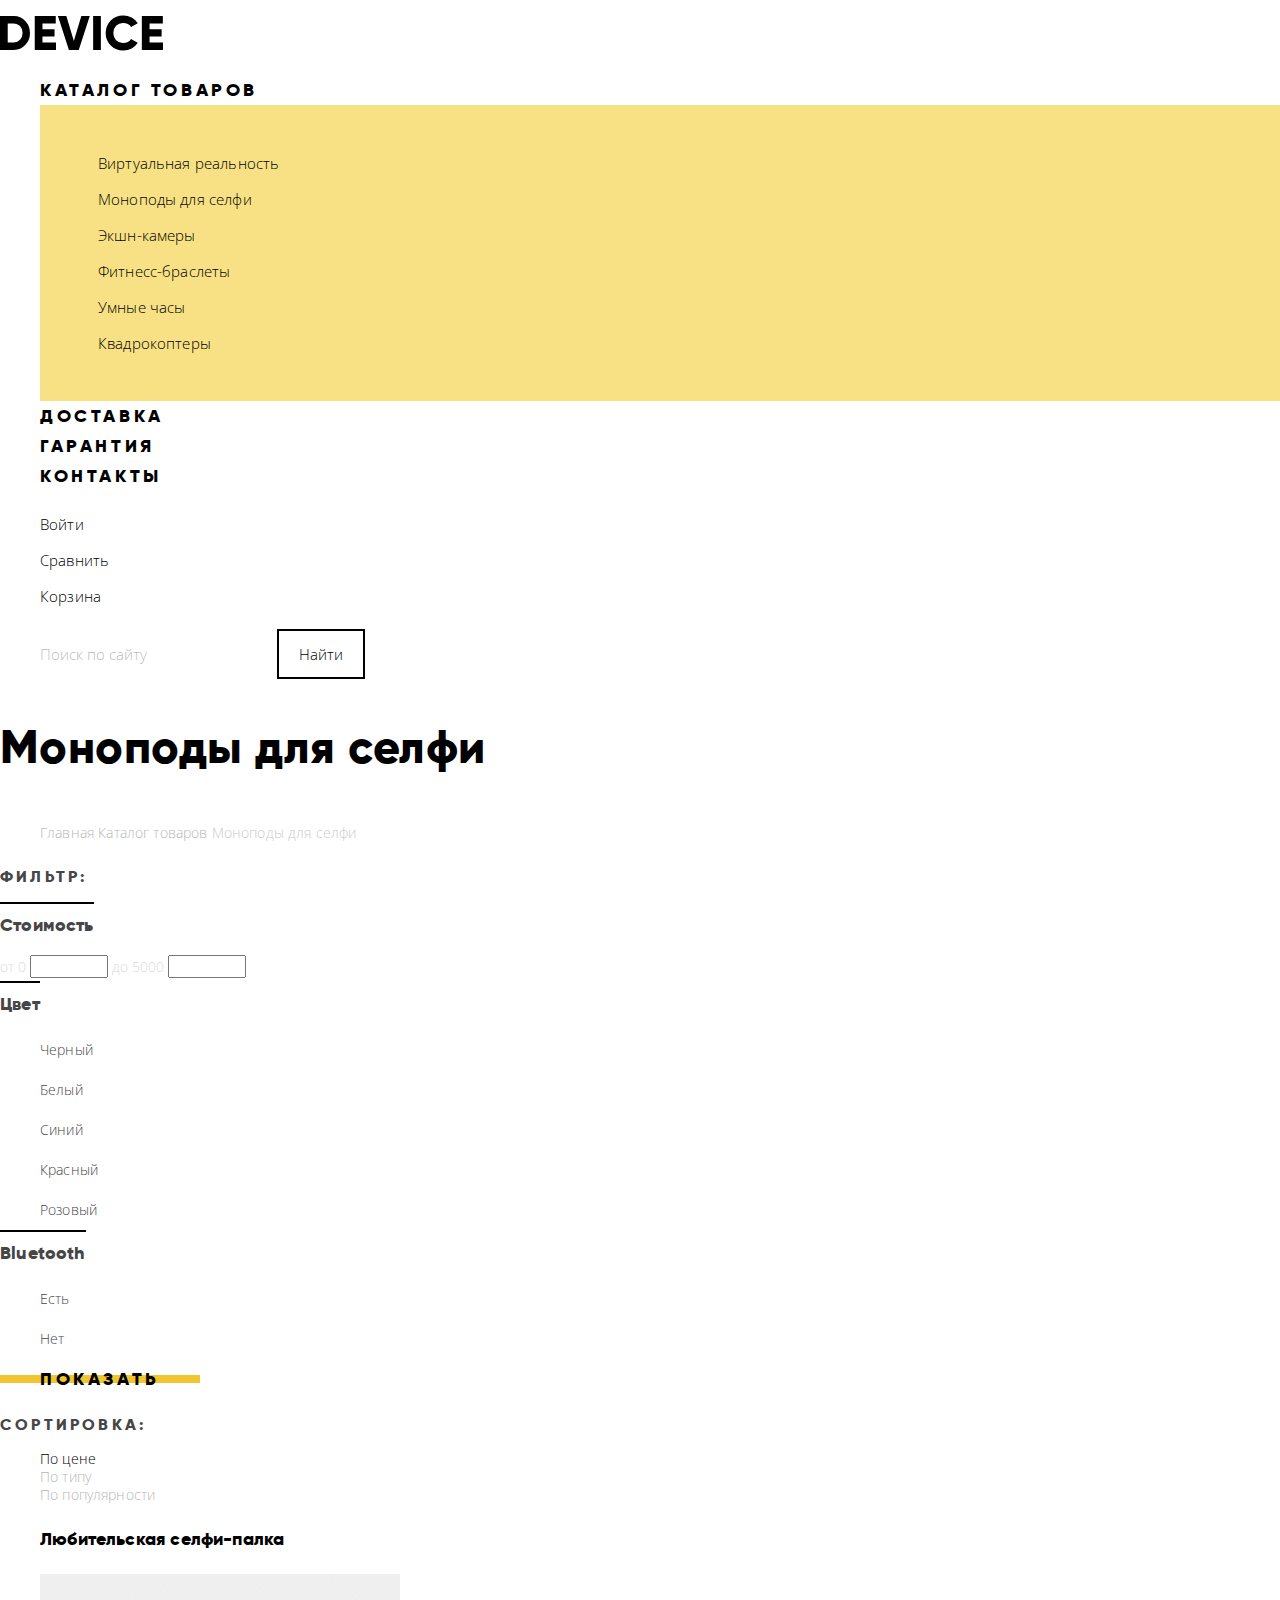
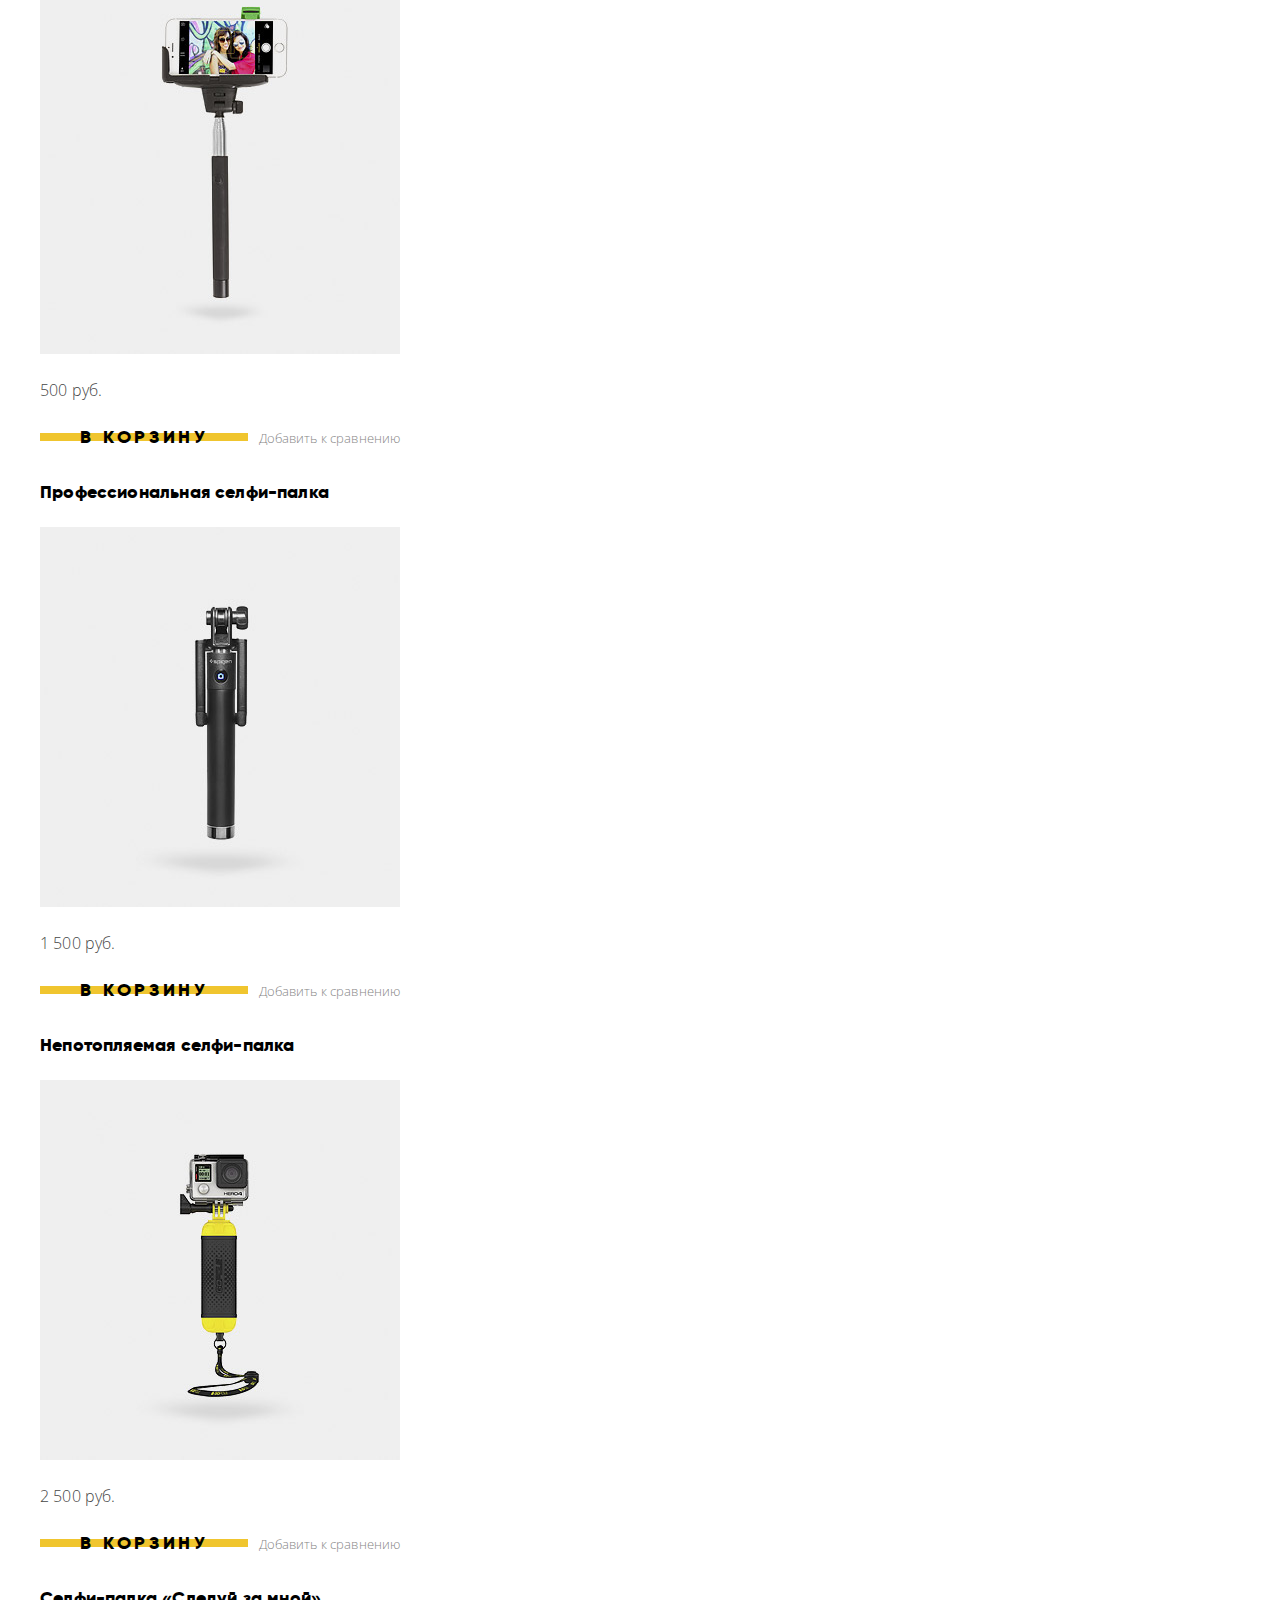
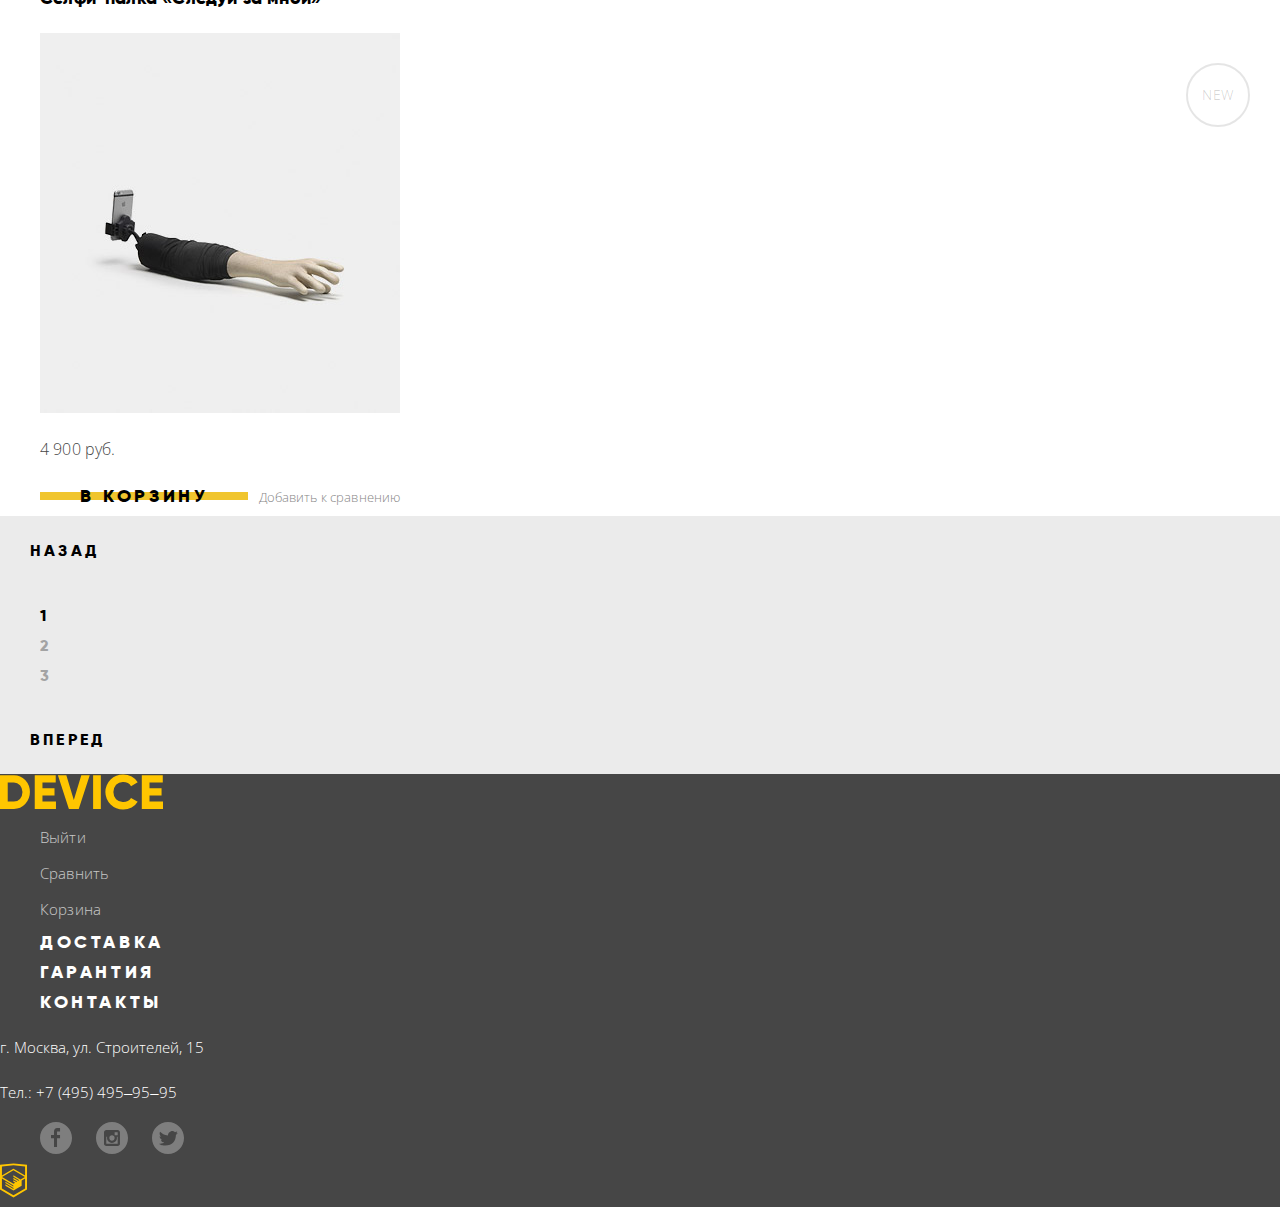
==== inner.html @ f7e8457d "#35 Базовая стилизация личного проекта (Правки)" ====
<!DOCTYPE html>
<html>
<head>
  <meta charset="utf-8">
  <title>Девайс — Моноподы для селфи</title>
  <link rel="stylesheet" href="css/normalize.css">
  <link rel="stylesheet" href="css/style.css">
  <link href="https://fonts.googleapis.com/css?family=Open+Sans:300,400&amp;subset=cyrillic" rel="stylesheet">
</head>
<body>
  <header class="main-header">
    <h1 class="visually-hidden">Девайс</h1>
    <p class="header-logo">
      <a href="index.html" title="Перейти на&nbsp;главную страницу Девайс"><img src="img/logo-device.svg" alt="Логотип Девайс" width="163" height="36"></a>
    </p>
    <nav class="main-navigation">
      <h2 class="visually-hidden">Главное меню</h2>
      <ul>
        <li>
          <a href="catalog.html">Каталог товаров</a>
          <ul class="main-navigation-catalog">
            <li><a href="inner.html">Виртуальная реальность</a></li>
            <li><a href="inner.html">Моноподы для селфи</a></li>
            <li><a href="inner.html">Экшн-камеры</a></li>
            <li><a href="inner.html">Фитнесc-браслеты</a></li>
            <li><a href="inner.html">Умные часы</a></li>
            <li><a href="inner.html">Квадрокоптеры</a></li>
          </ul>
        </li>
        <li><a href="delivery.html">Доставка</a></li>
        <li><a href="guarantee.html">Гарантия</a></li>
        <li><a href="contacts.html">Контакты</a></li>
      </ul>
    </nav>

    <ul class="user-navigation">
      <li class="profile-link hidden" hidden>
        <a href="profile.html">Валентин Петухов</a>
      </li>
      <li class="login-link">
        <a href="login.html">Войти</a>
      </li>
      <li class="logout-link hidden" hidden>
        <a href="logout.html">Выйти</a>
      </li>
      <li class="compare-link">
        <a href="compare.html">Сравнить</a>
      </li>
      <li class="card-link">
        <a href="card.html">Корзина</a>
      </li>
    </ul>

    <form class="header-search" action="https://echo.htmlacademy.ru/" method="get">
      <label class="visually-hidden" for="site-search">Поиск по сайту</label>
      <input type="text" id="site-search" name="site-search" placeholder="Поиск по сайту"><button class="btn-search" type="submit"><span>Найти</span></button>
    </form>
  </header>

  <main>
    <h2 class="page-title">Моноподы для селфи</h2>

    <ul class="breadcrumbs">
      <li>
        <a href="index.html">Главная</a>
      </li>
      <li>
        <a href="catalog.html">Каталог товаров</a>
      </li>
      <li class="breadcrumbs-current">Моноподы для селфи</li>
    </ul>

    <section class="filters">
      <h3>Фильтр:</h3>

      <form method="get" action="https://echo.htmlacademy.ru">
        <fieldset class="filters-price">
          <legend>Стоимость</legend>
          <label for="filters-prices-from">от&nbsp;0</label>
          <input type="number" min="0" max="5000" id="filters-prices-from">
          <label for="filters-prices-to">до&nbsp;5000</label>
          <input type="number" min="0" max="5000" id="filters-prices-to">
        </fieldset>

        <fieldset>
          <legend>Цвет</legend>
          <ul class="filters-color">
            <li>
              <input class="visually-hidden" type="checkbox" name="filters-color-black" id="filters-color-black">
              <label for="filters-color-black">Черный</label>
            </li>
            <li>
              <input class="visually-hidden" type="checkbox" name="filters-color-white" id="filters-color-white">
              <label for="filters-color-white">Белый</label>
            </li>
            <li>
              <input class="visually-hidden" type="checkbox" name="filters-color-blue" id="filters-color-blue">
              <label for="filters-color-blue">Синий</label>
            </li>
            <li>
              <input class="visually-hidden" type="checkbox" name="filters-color-red" id="filters-color-red">
              <label for="filters-color-red">Красный</label>
            </li>
            <li>
              <input class="visually-hidden" type="checkbox" name="filters-color-pink" id="filters-color-pink">
              <label for="filters-color-pink">Розовый</label>
            </li>
          </ul>
        </fieldset>

        <fieldset>
        <legend>Bluetooth</legend>
          <ul class="filters-bluetooth">
            <li>
              <input class="visually-hidden" type="radio" name="filters-bluetooth" id="filters-bluetooth-true" value="true">
              <label for="filters-bluetooth-true">Есть</label>
            </li>
            <li>
              <input class="visually-hidden" type="radio" name="filters-bluetooth" id="filters-bluetooth-false" value="false">
              <label for="filters-bluetooth-false">Нет</label>
            </li>
          </ul>
        </fieldset>

        <button class="button" type="submit">Показать</button>
      </form>
    </section>

    <section class="sorting">
      <h3>Сортировка:</h3>

      <ul class="sorting-list">
        <li class="sorting-list-current"><a href="">По&nbsp;цене</a></li>
        <li><a href="">По&nbsp;типу</a></li>
        <li><a href="">По&nbsp;популярности</a></li>
      </ul>

      <ul class="sorting-direction">
        <li><a href=""><span class="visually-hidden">По&nbsp;убыванию</span></a></li>
        <li class="sorting-direction-current"><a href=""><span class="visually-hidden">По&nbsp;возрастанию</span></a></li>
      </ul>
    </section>

    <section class="catalog-inner">
      <h3 class="visually-hidden">Список товаров</h3>

      <ul class="catalog-inner-list">
        <li>
          <a href="catalog-item.html" title="Перейти на страницу товара">
            <h4>Любительская селфи-палка</h4>
            <p class="catalog-inner-image">
              <img src="img/ljubitel'skaja-selfi-palka_catalog.jpg" alt="Любительская селфи-палка" width="360" height="380">
            </p>
          </a>
          <p class="catalog-inner-price">500&nbsp;руб.</p>
          <button class="btn-card button" type="button"><span>В корзину</span></button>
          <button class="btn-compare" type="button">Добавить к сравнению</button>
        </li>
        <li>
          <a href="catalog-item.html" title="Перейти на страницу товара">
            <h4>Профессиональная селфи-палка</h4>
            <p class="catalog-inner-image">
              <img src="img/professional'naja-selfi-palka_catalog.jpg" alt="Профессиональная селфи-палка" width="360" height="380">
            </p>
          </a>
          <p class="catalog-inner-price">1&nbsp;500&nbsp;руб.</p>
          <button class="btn-card button" type="button"><span>В корзину</span></button>
          <button class="btn-compare" type="button">Добавить к сравнению</button>
        </li>
        <li>
          <a href="catalog-item.html" title="Перейти на страницу товара">
            <h4>Непотопляемая селфи-палка</h4>
            <p class="catalog-inner-image">
              <img src="img/nepotopljaemaja-selfi-palka_catalog.jpg" alt="Непотопляемая селфи-палка" width="360" height="380">
            </p>
          </a>
          <p class="catalog-inner-price">2&nbsp;500&nbsp;руб.</p>
          <button class="btn-card button" type="button"><span>В корзину</span></button>
          <button class="btn-compare" type="button">Добавить к сравнению</button>
        </li>
        <li>
          <a href="catalog-item.html" title="Перейти на страницу товара">
            <h4>Селфи-палка &laquo;Следуй за&nbsp;мной&raquo;</h4>
            <p class="catalog-inner-image">
              <img src="img/selfi-palka-Sleduj-za-mnoj_catalog.jpg" alt="Селфи-палка «Следуй за мной»" width="360" height="380">
              <span class="catalog-item-label">New</span>
            </p>
          </a>
          <p class="catalog-inner-price">4&nbsp;900&nbsp;руб.</p>
          <button class="btn-card button" type="button"><span>В корзину</span></button>
          <button class="btn-compare" type="button">Добавить к сравнению</button>
        </li>
      </ul>

      <div class="catalog-inner-pagination">
        <a class="pagination-forwback-link" href="#"><span>Назад</span></a>
        <ul class="inner-pagination-list">
          <li class="inner-pagination-list-current"><a>1</a></li>
          <li><a href="#">2</a></li>
          <li><a href="#">3</a></li>
        </ul>
        <a class="pagination-forwback-link" href="#"><span>Вперед</span></a>
      </div>
    </section>
  </main>

  <footer class="main-footer">
    <p class="h1 footer-logo"><a href="index.html" title="Перейти на&nbsp;главную страницу Девайс"><img src="img/logo-device-yellow.svg" alt="Логотип Девайс" width="163" height="36"></a></p>

    <ul class="footer-user-navigation">
      <li class="login-link hidden" hidden>
        <a href="login.html">Войти</a>
      </li>
      <li class="logout-link">
        <a href="logout.html">Выйти</a>
      </li>
      <li class="compare-link">
        <a href="compare.html">Сравнить</a>
      </li>
      <li class="card-link">
        <a href="card.html">Корзина</a>
      </li>
    </ul>

    <ul class="footer-main-navigation">
      <li><a href="delivery.html">Доставка</a></li>
      <li><a href="guarantee.html">Гарантия</a></li>
      <li><a href="contacts.html">Контакты</a></li>
    </ul>

    <p class="footer-address">г.&nbsp;Москва, ул.&nbsp;Строителей, 15</p>
    <p class="footer-phone">Тел.:&nbsp;<a href="tel:+74954959595">+7&nbsp;(495)&nbsp;495&#x2012;95&#x2012;95</a></p>

    <ul class="footer-social-list">
      <li class="facebook-link">
        <a href="#" title="Перейти в отдельной вкладке на нашу страницу в Фейсбук" target="_blank"><span class="visually-hidden">Фейсбук</span></a>
      </li>
      <li class="instagram-link">
        <a href="#" title="Перейти в отдельной вкладке на нашу страницу в Инстаграм" target="_blank"><span class="visually-hidden">Инстаграм</span></a>
      </li>
      <li class="twitter-link">
        <a href="#" title="Перейти в отдельной вкладке на нашу страницу в Твиттер" target="_blank"><span class="visually-hidden">Твитер</span></a>
      </li>
    </ul>

    <p class="footer-copyright">
      <a href="https://htmlacademy.ru/intensive/htmlcss" title="Перейти на страницу — Интенсивный онлайн‑курс
«Базовый HTML и CSS» HTML Academy"><img src="img/logo-html.svg" alt="Логотип HTML Academy" width="27" height="35"></a>
    </p>
  </footer>
</body>
</html>
---- css/style.css ----
@font-face {
  font-family: 'Gilroy';
  src: local('Gilroy'),
       url('../fonts/gilroylight.woff2') format('woff2'),
       url('../fonts/gilroylight.woff') format('woff'),
       url('../fonts/gilroylight.ttf') format('truetype');
  font-weight: 300;
  font-style: normal;
}

@font-face {
  font-family: 'Gilroy';
  src: local('Gilroy'),
       url('../fonts/gilroyextrabold.woff2') format('woff2'),
       url('../fonts/gilroyextrabold.woff') format('woff'),
       url('../fonts/gilroyextrabold.ttf') format('truetype');
  font-weight: 700;
  font-style: normal;
}


body {
  color: #464646;
  font: 300 15px/30px 'Open Sans', 'Arial', sans-serif;
  letter-spacing: 0.01em;
}


a {
  text-decoration: none;
}


ul {
  list-style-type: circle;
}


/* Typography ------------------------------------------ */
.slider-item-title,
.services-list h3,
.main-about-us h2,
.main-contacts h2,
.page-title {
  font-weight: 700;
  font-size: 47px;
  line-height: normal;
  font-family: 'Gilroy', 'Arial', sans-serif;
  letter-spacing: 0.01em;
  color: #000000;
}

.category-products-list h3,
.catalog-inner-list h4 {
  color: #000000;
  font-size: 18px;
  font-weight: 700;
  font-family: 'Gilroy', 'Arial', sans-serif;
  letter-spacing: 0.01em;
}

.filters h3,
.sorting h3 {
  font: 700 16px 'Gilroy', 'Arial', sans-serif;
  text-transform: uppercase;
  letter-spacing: 0.2em;
}


/* Modules --------------------------------------------- */
.main-navigation ul {
  list-style: none;
}

.main-navigation a {
  font: 700 18px 'Gilroy', 'Arial', sans-serif;
  letter-spacing: 0.2em;
  text-transform: uppercase;
  color: #000000;
}

.main-navigation a:hover,
.main-navigation a:focus {
  opacity: 0.6;
}

.main-navigation a:focus {
  outline: none;
}

.main-navigation a:active {
  opacity: 0.3;
}

.main-navigation-catalog {
  margin: 0;
  padding: 40px 58px;

  background-color: #f7e184;
}

.main-navigation-catalog a {
  font: 300 15px/36px 'Open Sans', 'Arial', sans-serif;
  letter-spacing: 0.01em;
  text-transform: none;
  color: #000000;
}

.main-navigation-catalog a:hover,
.main-navigation-catalog a:focus {
  opacity: 0.6;
}

.main-navigation-catalog a:active {
  opacity: 0.3;
}


.user-navigation {
  list-style: none;
}

.user-navigation a {
  line-height: 36px;
  color: #000000;
}

.user-navigation a:hover,
.user-navigation a:focus {
  opacity: 0.6;
}

.user-navigation a:focus {
  outline: none;
}

.user-navigation a:active {
  opacity: 0.3;
}


.header-search input[type=text] {
  padding: 5px 40px;
  font: inherit;
  line-height: 36px;
  color: #000000;
  background-color: transparent;
  border-bottom: 2px solid transparent;
}

.header-search input[type=text]:hover {
  background-color: transparent;
}

.header-search input[type=text]:focus {
  box-shadow: none;
  border-color: #000000;
}

.header-search input[type=text] + .btn-search {
  display: inline-block;
  /*visibility: hidden;*/
}

.header-search input[type=text]:focus + .btn-search {
  /*visibility: visible;*/
}

.header-search input::-webkit-input-placeholder {
  color: rgba(0, 0, 0, 0.3);
}

.header-search input::-moz-placeholder {
  color: rgba(0, 0, 0, 0.3);
}

.header-search input:-moz-placeholder {
  color: rgba(0, 0, 0, 0.3);
}

.header-search input:-ms-input-placeholder {
  color: rgba(0, 0, 0, 0.3);
}

.header-search input::placeholder {
  color: rgba(0, 0, 0, 0.3);
}

.header-search input:placeholder {
  color: rgba(0, 0, 0, 0.3);
}

.header-search input:hover::-webkit-input-placeholder {
  color: rgba(0, 0, 0, 0.6);
}

.header-search input:hover::-moz-placeholder {
  color: rgba(0, 0, 0, 0.6);
}

.header-search input:hover:-moz-placeholder {
  color: rgba(0, 0, 0, 0.6);
}

.header-search input:hover:-ms-input-placeholder {
  color: rgba(0, 0, 0, 0.6);
}

.header-search input:hover::placeholder {
  color: rgba(0, 0, 0, 0.6);
}

.header-search input:hover:placeholder {
  color: rgba(0, 0, 0, 0.6);
}


.btn-search {
  padding: 5px 20px;
  font: inherit;
  line-height: 36px;
  color: #000000;
  background-color: transparent;
  border: 2px solid #000000;
  cursor: pointer;
}

.btn-search:hover,
.btn-search:focus {
  color: #ffffff;
  background-color: #000000;
}

.btn-search:focus {
  outline: none;
}

.btn-search:active span {
  opacity: 0.3;
}


.slider-item-number {
  font: 700 179.2px/179.2px 'Gilroy', 'Arial', sans-serif;
  letter-spacing: 0.01em;
  color: #ffffff;
}

.slider-item td:first-child {
  font-size: 13px;
  line-height: 20px;
  letter-spacing: 0.01em;
}

.slider-item td:nth-child(2) {
  font: 300 36px 'Gilroy', 'Arial', sans-serif;
}


.category-products-list {
  list-style: none;
  line-height: normal;
}

.products-list-image {
  position: relative;
  width: 160px;
  height: 160px;
  background-color: #f7e296;
}

.products-list-image::before {
  content: '';
  position: absolute;
  top: 0;
  left: 0;
  display: block;
  width: 100%;
  height: 100%;
  background: center no-repeat;
}

.image-virtual::before {
  background-image: url('../img/popular-1.svg');
}

.image-monopode::before {
  background-image: url('../img/popular-2.svg');
}

.image-action-camera::before {
  background-image: url('../img/popular-3.svg');
}

.image-fitness-brace::before {
  background-image: url('../img/popular-4.svg');
}

.image-smart-watch::before {
  background-image: url('../img/popular-5.svg');
}

.image-quadrupter::before {
  background-image: url('../img/popular-6.svg');
}

.category-products-list a:hover .products-list-image,
.category-products-list a:focus .products-list-image {
  background-color: #f0c52e;
}

.category-products-list a:focus {
  outline: none;
}

.category-products-list a:active h3,
.category-products-list a:active .products-list-image::before {
  opacity: 0.3;
}


.services-list-anchor {
  list-style: none;
  margin: 0;
}

.services-list-anchor a {
  position: relative;
  display: inline-block;
  padding: 5px 24px;
  font: 700 18px 'Gilroy', 'Arial', sans-serif;
  letter-spacing: 0.2em;
  text-transform: uppercase;
  text-align: center;
  color: #000000;
}

.services-list-anchor a::before {
  content: '';
  position: absolute;
  top: 50%;
  left: 0;
  right: 0;
  z-index: -1;
  display: block;
  height: 8px;
  background-color: #f0c52e;
  transform: translateY(-50%);
  transition: height 0.2s ease-in-out;
}

.services-list-anchor a:focus {
  outline: none;
}

.services-list-anchor a:hover::before,
.services-list-anchor a:focus::before {
  height: 100%;
}

.services-list-anchor a:active {
  color: #f7e184;
}

.services-list-anchor a:active::before {
  background-color: #000000;
}

.services-list {
  list-style: none;
  margin: 0;
}

.services-list-image {
  background-position: center;
  background-repeat: no-repeat;
}

.image-delivery {
  width: 136px;
  height: 164px;
  background-image: url('../img/delivery.svg');
}

.image-guarantee {
  width: 171px;
  height: 194px;
  background-image: url('../img/warranty.svg');
}

.image-credit {
  width: 156px;
  height: 186px;
  background-image: url('../img/credit.svg');
}


.brands-list {
  list-style: none;
  margin: 0;
}

.brands-list svg {
  background-position: center;
  background-repeat: no-repeat;
  background-size: 100%;
  opacity: 0.2;
  transition: all 0.4s ease-in-out;
}

.brand-dji svg {
  background-image: url('../img/brand-dji.png');
}

.brand-sp-gadgets svg {
  background-image: url('../img/brand-sp-gadgets.png');
}

.brand-go-pro svg {
  background-image: url('../img/brand-go-pro.png');
}

.brand-vive svg {
  background-image: url('../img/brand-vive.png');
}

.brands-list a:hover svg,
.brands-list a:focus svg {
  opacity: 1;
}

.brands-list a:hover svg image,
.brands-list a:focus svg image {
  opacity: 0;
}

.brands-list a:focus {
  outline: none;
}


.main-about-us h2,
.main-contacts h2 {
  position: relative;
  margin-top: 0;
  margin-bottom: 45px;
  padding-top: 40px;
}

.main-about-us h2:before,
.main-contacts h2:before {
  content: '';
  position: absolute;
  top: 0;
  left: 0;
  display: block;
  width: 80px;
  height: 7px;
  background-color: #000000;
}

.main-about-us strong {
  font: 700 16px/40px 'Gilroy', 'Arial', sans-serif;
  letter-spacing: 0;
  color: #000000;
}

.main-contacts iframe {
  border: 0;
}


.main-footer {
  color: #ffffff;
  background-color: #464646;
}

.main-footer a {
  color: #ffffff;
}


.footer-logo {
  margin: 0;
}

.footer-logo a:hover,
.footer-logo a:focus {
  opacity: 0.6;
}

.footer-logo a:focus {
  outline: none;
}

.footer-logo a:active {
  opacity: 0.3;
}


.footer-user-navigation {
  list-style: none;
  margin: 0;
}

.footer-user-navigation a {
  line-height: 36px;
  opacity: 0.7;
}

.footer-user-navigation a:hover,
.footer-user-navigation a:focus {
  opacity: 1;
}

.footer-user-navigation a:focus {
  outline: none;
}

.footer-user-navigation a:active {
  opacity: 0.3;
}


.footer-main-navigation {
  list-style: none;
  margin: 0;
}

.footer-main-navigation a {
  font: 700 18px 'Gilroy', 'Arial', sans-serif;
  letter-spacing: 0.2em;
  text-transform: uppercase;
}

.footer-main-navigation a:hover,
.footer-main-navigation a:focus {
  opacity: 0.6;
}

.footer-main-navigation a:focus {
  outline: none;
}

.footer-main-navigation a:active {
  opacity: 0.3;
}


.footer-social-list {
  margin: 0;
  list-style: none;
}

.footer-social-list li {
  display: inline-block;
}

.footer-social-list li:not(:last-child) {
  margin-right: 20px;
}

.footer-social-list a {
  display: inline-block;
  width: 32px;
  height: 32px;
  background: center no-repeat;
  opacity: 0.3;
}

.footer-social-list a:hover,
.footer-social-list a:focus {
  opacity: 0.6;
}

.footer-social-list a:focus {
  outline: none;
}

.footer-social-list a:active {
  opacity: 0.1;
}

.footer-social-list .facebook-link a {
  background-image: url('../img/fb.svg');
}

.footer-social-list .instagram-link a {
  background-image: url('../img/instagram.svg');
}

.footer-social-list .twitter-link a {
  background-image: url('../img/twitter.svg');
}


.footer-address,
.footer-phone {
  letter-spacing: 0;
}

.footer-phone a:hover,
.footer-phone a:focus {
  text-decoration: underline;
}

.footer-phone a:focus {
  outline: none;
}


.footer-copyright {
  margin: 0;
}

.footer-copyright a:hover,
.footer-copyright a:focus {
  opacity: 0.6;
}

.footer-copyright a:focus {
  outline: none;
}

.footer-copyright a:active {
  opacity: 0.3;
}


.message-modal label {
  font: 700 18px/18px 'Gilroy', 'Arial', sans-serif;
  letter-spacing: 0;
}


.map-modal iframe {
  border: 0;
}


.breadcrumbs {
  margin: 0;
  list-style: none;
  font-weight: 300;
  font-size: 14px;
  line-height: 36px;
}

.breadcrumbs li {
  display: inline-block;
}

.breadcrumbs li:last-child {
  opacity: 0.3;
}

.breadcrumbs a {
  color: #000000;
  opacity: 0.3;
}

.breadcrumbs a:hover,
.breadcrumbs a:focus {
  opacity: 0.6;
}

.breadcrumbs a:focus {
  outline: none;
}

.breadcrumbs a:active {
  opacity: 0.1;
}


.filters fieldset {
  margin: 0;
  padding: 0;
  border: 0;
}

.filters legend {
  margin-bottom: 15px;
  padding-top: 10px;
  font: 700 18px 'Gilroy', 'Arial', sans-serif;
  letter-spacing: 0.01em;
  border-top: 2px solid #000000;
}

.filters label {
  font-size: 14px;
  line-height: 40px;
}

.filters .filters-price label {
  line-height: 22px;
  letter-spacing: 0;
  opacity: 0.2;
}

.filters-color {
  margin: 0;
  list-style: none;
}

.filters-bluetooth {
  margin: 0;
  list-style: none;
}


.sorting-list {
  margin: 0;
  list-style: none;
  font-size: 14px;
  line-height: 18px;
}

.sorting-list a {
  color: #000000;
  opacity: 0.3;
}

.sorting-list .sorting-list-current a,
.sorting-direction .sorting-direction-current a{
  opacity: 1;
}

.sorting-list a:hover,
.sorting-list a:focus {
  opacity: 0.6;
}

.sorting-list a:focus {
  outline: none;
}

.sorting-list a:active,
.sorting-direction a:active {
  opacity: 1;
}

.sorting-direction {
  margin: 0;
  list-style: none;
}

.sorting-direction a {
  opacity: 0.2;
}

.sorting-direction a:hover,
.sorting-direction a:focus {
  opacity: 0.4;
}

.sorting-direction a:focus {
  outline: none;
}


.catalog-inner-list li {
  position: relative;
}

.catalog-inner-list h4 {
  line-height: normal;
}

.catalog-inner-list {
  margin: 0;
  list-style: none;
}

.catalog-inner-price {
  font-size: 16px;
  line-height: normal;
}

.catalog-inner-image {
  position: relative;
}

.catalog-item-label {
  position: absolute;
  top: 30px;
  right: 30px;
  display: inline-flex;
  align-items: center;
  justify-content: center;
  width: 60px;
  height: 60px;
  font-size: 14px;
  line-height: normal;
  vertical-align: middle;
  text-align: center;
  text-transform: uppercase;
  letter-spacing: 0.05em;
  color: rgba(0, 0, 0, 0.2);
  border: 2px solid rgba(0, 0, 0, 0.1);
  border-radius: 50%;
}

.btn-compare {
  font: inherit;
  font-size: 13px;
  line-height: 36px;
  letter-spacing: 0.01em;
  background-color: transparent;
  border: 0;
  opacity: 0.5;
  cursor: pointer;
}

.btn-compare:hover,
.btn-compare:focus {
  opacity: 1;
}

.btn-compare:focus {
  outline: none;
}

.btn-compare:active {
  opacity: 0.2;
}


.catalog-inner-pagination {
  background-color: rgba(0, 0, 0, 0.08);
}

.catalog-inner-pagination a {
  display: inline-block;
  font: 700 16px 'Gilroy', 'Arial', sans-serif;
  text-transform: uppercase;
  letter-spacing: 0.2em;
  color: #000000;
  opacity: 0.3;
}

.catalog-inner-pagination .inner-pagination-list-current a {
  opacity: 1;
}

.catalog-inner-pagination li:not(.inner-pagination-list-current) a:hover,
.catalog-inner-pagination li:not(.inner-pagination-list-current) a:focus {
  opacity: 0.6;
}

.catalog-inner-pagination a:focus {
  outline: none;
}

.catalog-inner-pagination a:active {
  opacity: 1;
}

.inner-pagination-list {
  list-style: none;
}

.catalog-inner-pagination a.pagination-forwback-link {
  padding: 25px 30px;
  opacity: 1;
}

.catalog-inner-pagination a.pagination-forwback-link:hover,
.catalog-inner-pagination a.pagination-forwback-link:focus {
  background-color: #d9d9d9;
}

.catalog-inner-pagination a.pagination-forwback-link:active span {
  opacity: 0.3;
}


/* Elements -------------------------------------------- */
.button {
  position: relative;
  display: inline-block;
  padding: 5px 40px;
  font: inherit;
  font-weight: 700;
  font-size: 18px;
  font-family: 'Gilroy', 'Arial', sans-serif;
  letter-spacing: 0.2em;
  text-transform: uppercase;
  text-align: center;
  color: #000000;
  background-color: transparent;
  border: 0;
  cursor: pointer;
}

.button::before {
  content: '';
  position: absolute;
  top: 50%;
  left: 0;
  right: 0;
  z-index: -1;
  display: block;
  height: 8px;
  background-color: #f0c52e;
  transform: translateY(-50%);
  transition: height 0.2s ease-in-out;
}

.button:hover::before,
.button:focus::before {
  height: 100%;
}

.button:focus {
  outline: none;
}

.button:active span {
  opacity: 0.3;
}


.header-logo a:hover,
.header-logo a:focus {
  opacity: 0.6;
}

.header-logo a:focus {
  outline: none;
}

.header-logo a:active {
  opacity: 0.3;
}


.modal-close {
  width: 55px;
  height: 55px;
  background: url('../img/modal-close.svg') center no-repeat;
  border: 0;
  opacity: 0.5;
}

.modal-close:hover,
.modal-close:focus {
  opacity: 1;
}

.modal-close:focus {
  outline: none;
}

.modal-close:active {
  opacity: 0.3;
}


input[type=text],
input[type=password],
input[type=email],
textarea {
  padding: 17px 20px;
  font: normal 14px/18px 'Open Sans', 'Arial', sans-serif;
  color: #464646;
  background-color: rgba(229, 229, 229, 0.5);
  border: 0;
}

input[type=text]:hover,
input[type=password]:hover,
input[type=email]:hover,
textarea:hover {
  background-color: rgba(229, 229, 229, 0.8);
}

input[type=text]:focus,
input[type=password]:focus,
input[type=email]:focus,
textarea:focus {
  background-color: #ffffff;
  box-shadow: inset 0 0 0 3px #f0c52e;
  outline: none;
}

input[type=text]:invalid,
input[type=password]:invalid,
input[type=email]:invalid,
textarea:invalid {
  background-color: rgba(237, 181, 181, 0.5);
}

input[type=text]::-webkit-input-placeholder,
input[type=password]::-webkit-input-placeholder,
input[type=email]::-webkit-input-placeholder,
textarea::-webkit-input-placeholder {
  color: rgba(70, 70, 70, 0.4);
}

input[type=text]::-moz-placeholder,
input[type=password]::-moz-placeholder,
input[type=email]::-moz-placeholder,
textarea::-moz-placeholder {
  color: rgba(70, 70, 70, 0.4);
}

input[type=text]:-moz-placeholder,
input[type=password]:-moz-placeholder,
input[type=email]:-moz-placeholder,
textarea:-moz-placeholder {
  color: rgba(70, 70, 70, 0.4);
}

input[type=text]:-ms-input-placeholder,
input[type=password]:-ms-input-placeholder,
input[type=email]:-ms-input-placeholder,
textarea:-ms-input-placeholder {
  color: rgba(70, 70, 70, 0.4);
}

.visually-hidden {
  position: absolute;

  width: 1px;
  height: 1px;
  margin: -1px;
  border: 0;
  padding: 0;

  white-space: nowrap;

  clip-path: inset(100%);
  clip: rect(0 0 0 0);
  overflow: hidden;
}
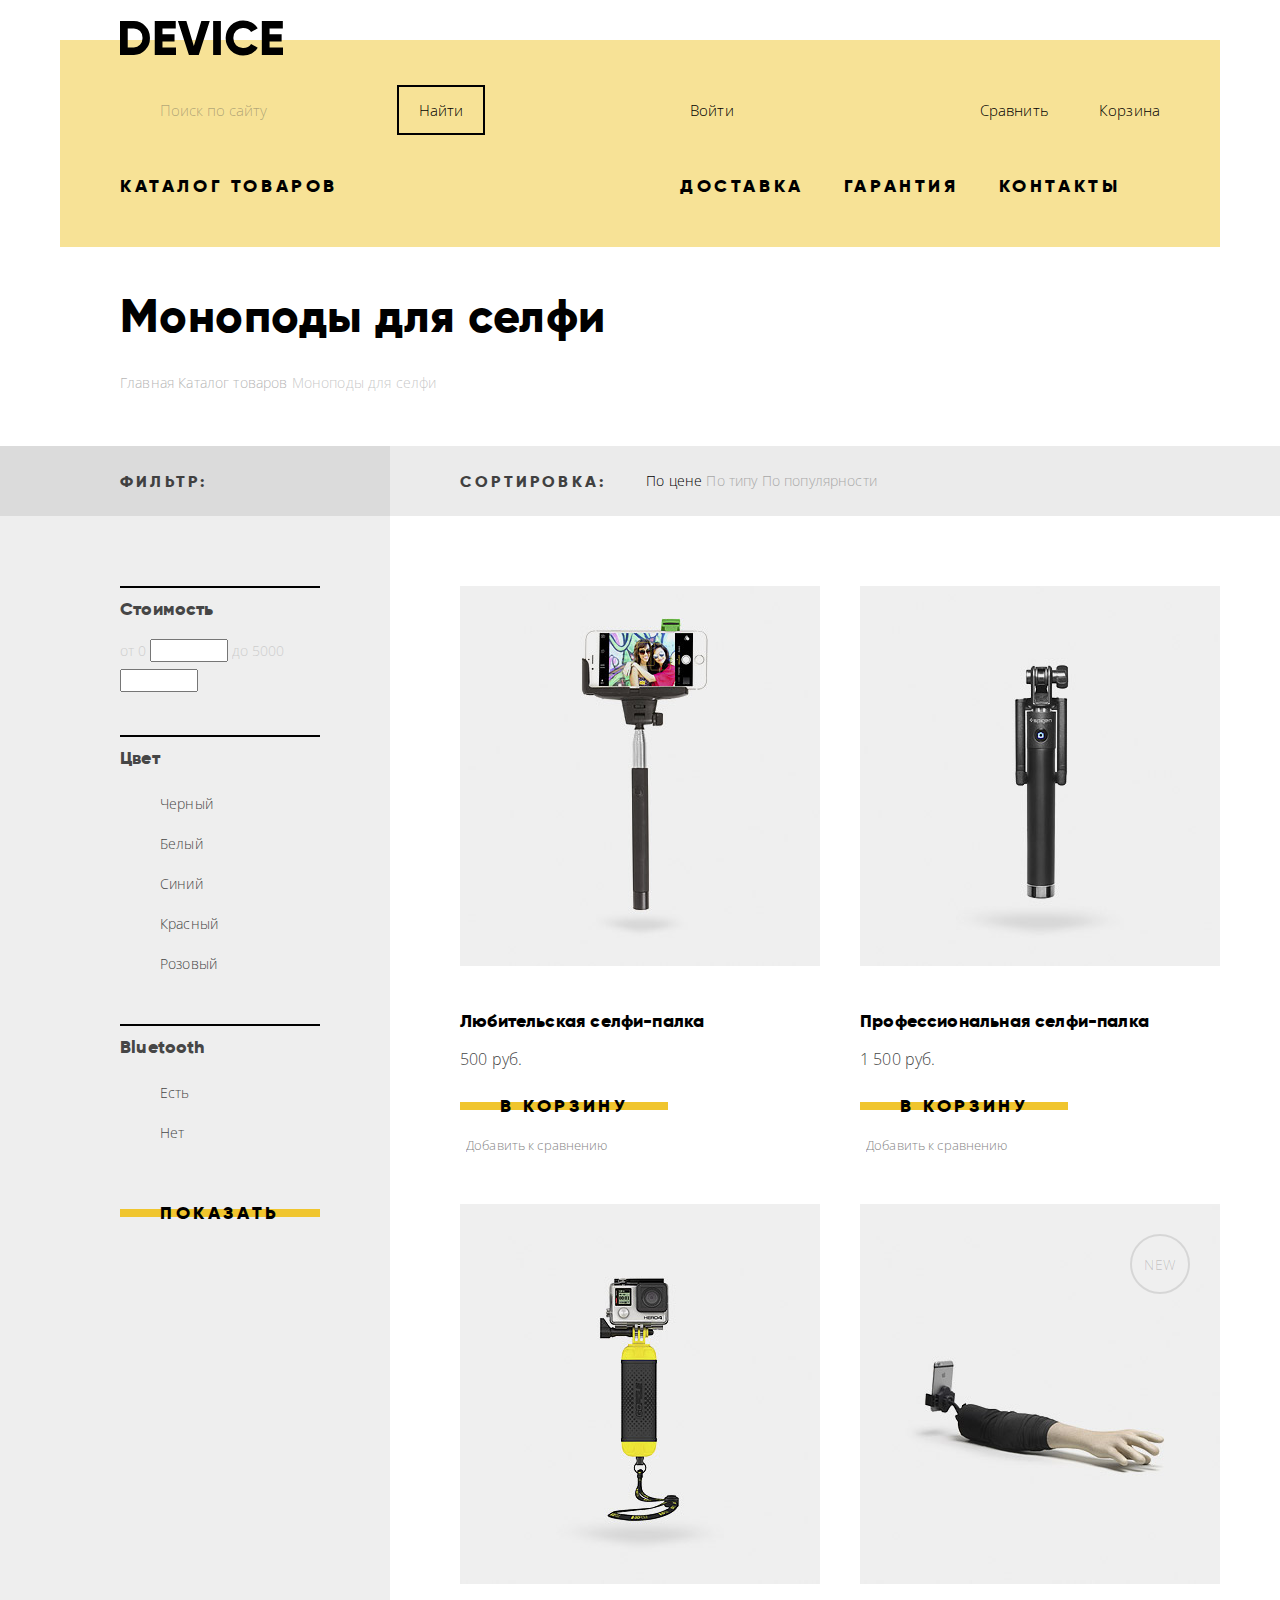
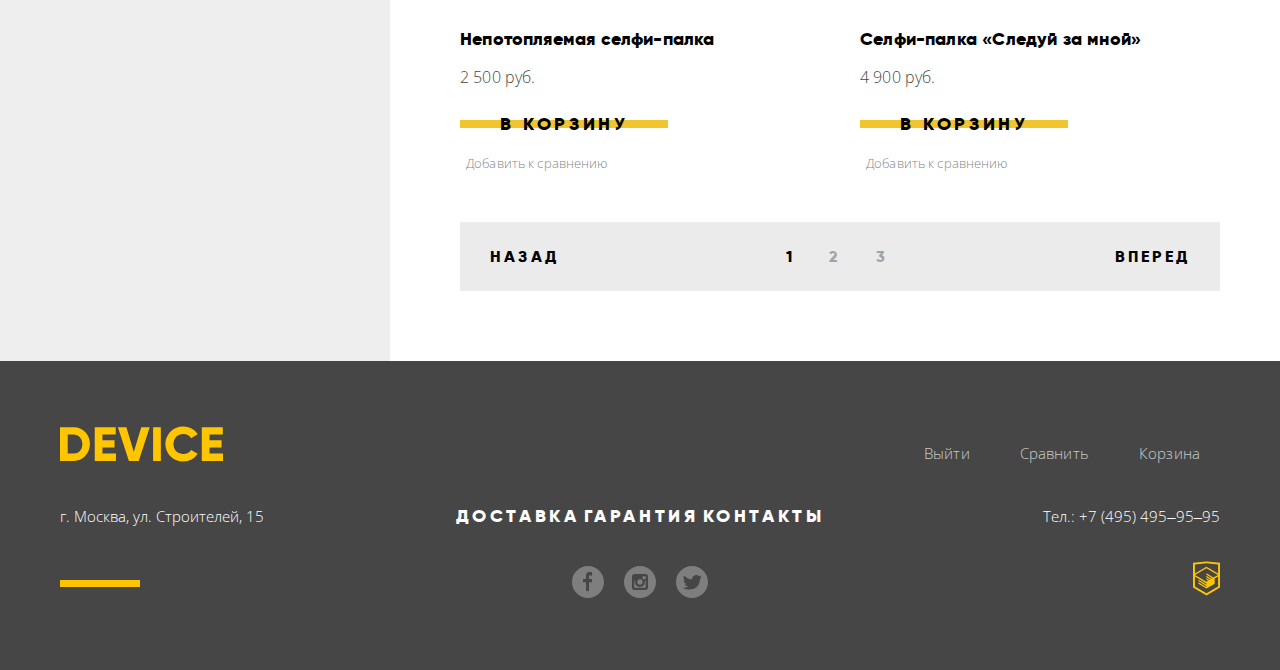
==== commit 4a431292: "#42 Сетка личного проекта на флексах" ====
--- a/inner.html
+++ b/inner.html
@@ -8,79 +8,92 @@
   <link href="https://fonts.googleapis.com/css?family=Open+Sans:300,400&amp;subset=cyrillic" rel="stylesheet">
 </head>
 <body>
-  <header class="main-header">
-    <h1 class="visually-hidden">Девайс</h1>
-    <p class="header-logo">
-      <a href="index.html" title="Перейти на&nbsp;главную страницу Девайс"><img src="img/logo-device.svg" alt="Логотип Девайс" width="163" height="36"></a>
-    </p>
-    <nav class="main-navigation">
-      <h2 class="visually-hidden">Главное меню</h2>
-      <ul>
+  <div class="container">
+    <header class="main-header inner-page-header">
+      <h1 class="visually-hidden">Девайс</h1>
+      <p class="header-logo">
+        <a href="index.html" title="Перейти на&nbsp;главную страницу Девайс"><img src="img/logo-device.svg" alt="Логотип Девайс" width="163" height="36"></a>
+      </p>
+
+      <div class="main-header-row-bottom">
+        <nav class="main-navigation">
+          <h2 class="visually-hidden">Главное меню</h2>
+          <ul>
+            <li>
+              <a class="catalog-link" href="catalog.html">Каталог товаров</a>
+              <ul class="main-navigation-catalog">
+                <li><a href="inner.html">Виртуальная реальность</a></li>
+                <li><a href="inner.html">Моноподы для селфи</a></li>
+                <li><a href="inner.html">Экшн-камеры</a></li>
+                <li><a href="inner.html">Фитнесc-браслеты</a></li>
+                <li><a href="inner.html">Умные часы</a></li>
+                <li><a href="inner.html">Квадрокоптеры</a></li>
+              </ul>
+            </li>
+            <li><a href="delivery.html">Доставка</a></li>
+            <li><a href="guarantee.html">Гарантия</a></li>
+            <li><a href="contacts.html">Контакты</a></li>
+          </ul>
+        </nav>
+      </div>
+
+      <div class="main-header-row-top">
+        <ul class="user-navigation">
+          <li class="profile-link hidden" hidden>
+            <a href="profile.html">Валентин Петухов</a>
+          </li>
+          <li class="login-link">
+            <a href="login.html">Войти</a>
+          </li>
+          <li class="logout-link hidden" hidden>
+            <a href="logout.html">Выйти</a>
+          </li>
+          <li class="compare-link">
+            <a href="compare.html">Сравнить</a>
+          </li>
+          <li class="card-link">
+            <a href="card.html">Корзина</a>
+          </li>
+        </ul>
+
+        <form class="header-search" action="https://echo.htmlacademy.ru/" method="get">
+          <label class="visually-hidden" for="site-search">Поиск по сайту</label>
+          <input type="text" id="site-search" name="site-search" placeholder="Поиск по сайту"><button class="btn-search" type="submit"><span>Найти</span></button>
+        </form>
+      </div>
+    </header>
+  </div>
+
+  <main class="inner-page">
+    <div class="container">
+      <h2 class="page-title">Моноподы для селфи</h2>
+
+      <ul class="breadcrumbs">
+        <li>
+          <a href="index.html">Главная</a>
+        </li>
         <li>
           <a href="catalog.html">Каталог товаров</a>
-          <ul class="main-navigation-catalog">
-            <li><a href="inner.html">Виртуальная реальность</a></li>
-            <li><a href="inner.html">Моноподы для селфи</a></li>
-            <li><a href="inner.html">Экшн-камеры</a></li>
-            <li><a href="inner.html">Фитнесc-браслеты</a></li>
-            <li><a href="inner.html">Умные часы</a></li>
-            <li><a href="inner.html">Квадрокоптеры</a></li>
-          </ul>
-        </li>
-        <li><a href="delivery.html">Доставка</a></li>
-        <li><a href="guarantee.html">Гарантия</a></li>
-        <li><a href="contacts.html">Контакты</a></li>
+        </li>
+        <li class="breadcrumbs-current">Моноподы для селфи</li>
       </ul>
-    </nav>
-
-    <ul class="user-navigation">
-      <li class="profile-link hidden" hidden>
-        <a href="profile.html">Валентин Петухов</a>
-      </li>
-      <li class="login-link">
-        <a href="login.html">Войти</a>
-      </li>
-      <li class="logout-link hidden" hidden>
-        <a href="logout.html">Выйти</a>
-      </li>
-      <li class="compare-link">
-        <a href="compare.html">Сравнить</a>
-      </li>
-      <li class="card-link">
-        <a href="card.html">Корзина</a>
-      </li>
-    </ul>
-
-    <form class="header-search" action="https://echo.htmlacademy.ru/" method="get">
-      <label class="visually-hidden" for="site-search">Поиск по сайту</label>
-      <input type="text" id="site-search" name="site-search" placeholder="Поиск по сайту"><button class="btn-search" type="submit"><span>Найти</span></button>
-    </form>
-  </header>
-
-  <main>
-    <h2 class="page-title">Моноподы для селфи</h2>
-
-    <ul class="breadcrumbs">
-      <li>
-        <a href="index.html">Главная</a>
-      </li>
-      <li>
-        <a href="catalog.html">Каталог товаров</a>
-      </li>
-      <li class="breadcrumbs-current">Моноподы для селфи</li>
-    </ul>
-
-    <section class="filters">
-      <h3>Фильтр:</h3>
-
-      <form method="get" action="https://echo.htmlacademy.ru">
-        <fieldset class="filters-price">
-          <legend>Стоимость</legend>
-          <label for="filters-prices-from">от&nbsp;0</label>
-          <input type="number" min="0" max="5000" id="filters-prices-from">
-          <label for="filters-prices-to">до&nbsp;5000</label>
-          <input type="number" min="0" max="5000" id="filters-prices-to">
-        </fieldset>
+    </div>
+
+    <div class="inner-wrapper">
+
+      <div class="filter-left-wrapper"></div>
+
+      <section class="filters">
+        <h3>Фильтр:</h3>
+
+        <form method="get" action="https://echo.htmlacademy.ru">
+          <fieldset class="filters-price">
+            <legend>Стоимость</legend>
+            <label for="filters-prices-from">от&nbsp;0</label>
+            <input type="number" min="0" max="5000" id="filters-prices-from">
+            <label for="filters-prices-to">до&nbsp;5000</label>
+            <input type="number" min="0" max="5000" id="filters-prices-to">
+          </fieldset>
 
         <fieldset>
           <legend>Цвет</legend>
@@ -109,7 +122,7 @@
         </fieldset>
 
         <fieldset>
-        <legend>Bluetooth</legend>
+          <legend>Bluetooth</legend>
           <ul class="filters-bluetooth">
             <li>
               <input class="visually-hidden" type="radio" name="filters-bluetooth" id="filters-bluetooth-true" value="true">
@@ -122,24 +135,27 @@
           </ul>
         </fieldset>
 
-        <button class="button" type="submit">Показать</button>
+        <button class="button" type="submit"><span>Показать</span></button>
       </form>
+
     </section>
 
-    <section class="sorting">
-      <h3>Сортировка:</h3>
-
-      <ul class="sorting-list">
-        <li class="sorting-list-current"><a href="">По&nbsp;цене</a></li>
-        <li><a href="">По&nbsp;типу</a></li>
-        <li><a href="">По&nbsp;популярности</a></li>
-      </ul>
-
-      <ul class="sorting-direction">
-        <li><a href=""><span class="visually-hidden">По&nbsp;убыванию</span></a></li>
-        <li class="sorting-direction-current"><a href=""><span class="visually-hidden">По&nbsp;возрастанию</span></a></li>
-      </ul>
-    </section>
+    <div class="catalog-inner-wrapper">
+
+      <section class="sorting">
+        <h3>Сортировка:</h3>
+
+        <ul class="sorting-list">
+          <li class="sorting-list-current"><a href="">По&nbsp;цене</a></li>
+          <li><a href="">По&nbsp;типу</a></li>
+          <li><a href="">По&nbsp;популярности</a></li>
+        </ul>
+
+        <ul class="sorting-direction">
+          <li><a href=""><span class="visually-hidden">По&nbsp;убыванию</span></a></li>
+          <li class="sorting-direction-current"><a href=""><span class="visually-hidden">По&nbsp;возрастанию</span></a></li>
+        </ul>
+      </section>
 
     <section class="catalog-inner">
       <h3 class="visually-hidden">Список товаров</h3>
@@ -202,51 +218,62 @@
         <a class="pagination-forwback-link" href="#"><span>Вперед</span></a>
       </div>
     </section>
+    </div>
+      <div class="filter-right-wrapper"></div>
+    </div>
   </main>
 
   <footer class="main-footer">
-    <p class="h1 footer-logo"><a href="index.html" title="Перейти на&nbsp;главную страницу Девайс"><img src="img/logo-device-yellow.svg" alt="Логотип Девайс" width="163" height="36"></a></p>
-
-    <ul class="footer-user-navigation">
-      <li class="login-link hidden" hidden>
-        <a href="login.html">Войти</a>
-      </li>
-      <li class="logout-link">
-        <a href="logout.html">Выйти</a>
-      </li>
-      <li class="compare-link">
-        <a href="compare.html">Сравнить</a>
-      </li>
-      <li class="card-link">
-        <a href="card.html">Корзина</a>
-      </li>
-    </ul>
-
-    <ul class="footer-main-navigation">
-      <li><a href="delivery.html">Доставка</a></li>
-      <li><a href="guarantee.html">Гарантия</a></li>
-      <li><a href="contacts.html">Контакты</a></li>
-    </ul>
-
-    <p class="footer-address">г.&nbsp;Москва, ул.&nbsp;Строителей, 15</p>
-    <p class="footer-phone">Тел.:&nbsp;<a href="tel:+74954959595">+7&nbsp;(495)&nbsp;495&#x2012;95&#x2012;95</a></p>
-
-    <ul class="footer-social-list">
-      <li class="facebook-link">
-        <a href="#" title="Перейти в отдельной вкладке на нашу страницу в Фейсбук" target="_blank"><span class="visually-hidden">Фейсбук</span></a>
-      </li>
-      <li class="instagram-link">
-        <a href="#" title="Перейти в отдельной вкладке на нашу страницу в Инстаграм" target="_blank"><span class="visually-hidden">Инстаграм</span></a>
-      </li>
-      <li class="twitter-link">
-        <a href="#" title="Перейти в отдельной вкладке на нашу страницу в Твиттер" target="_blank"><span class="visually-hidden">Твитер</span></a>
-      </li>
-    </ul>
-
-    <p class="footer-copyright">
-      <a href="https://htmlacademy.ru/intensive/htmlcss" title="Перейти на страницу — Интенсивный онлайн‑курс
+    <div class="container">
+      <div class="main-footer-top">
+        <p class="h1 footer-logo"><a href="index.html" title="Перейти на&nbsp;главную страницу Девайс"><img src="img/logo-device-yellow.svg" alt="Логотип Девайс" width="163" height="36"></a></p>
+
+        <ul class="footer-user-navigation">
+          <li class="login-link hidden" hidden>
+            <a href="login.html">Войти</a>
+          </li>
+          <li class="logout-link">
+            <a href="logout.html">Выйти</a>
+          </li>
+          <li class="compare-link">
+            <a href="compare.html">Сравнить</a>
+          </li>
+          <li class="card-link">
+            <a href="card.html">Корзина</a>
+          </li>
+        </ul>
+      </div>
+
+      <div class="main-footer-middle">
+        <ul class="footer-main-navigation">
+          <li><a href="delivery.html">Доставка</a></li>
+          <li><a href="guarantee.html">Гарантия</a></li>
+          <li><a href="contacts.html">Контакты</a></li>
+        </ul>
+
+        <p class="footer-address">г.&nbsp;Москва, ул.&nbsp;Строителей, 15</p>
+        <p class="footer-phone">Тел.:&nbsp;<a href="tel:+74954959595">+7&nbsp;(495)&nbsp;495&#x2012;95&#x2012;95</a></p>
+      </div>
+
+      <div class="main-footer-bottom">
+        <ul class="footer-social-list">
+          <li class="facebook-link">
+            <a href="#" title="Перейти в отдельной вкладке на нашу страницу в Фейсбук" target="_blank"><span class="visually-hidden">Фейсбук</span></a>
+          </li
+          ><li class="instagram-link">
+            <a href="#" title="Перейти в отдельной вкладке на нашу страницу в Инстаграм" target="_blank"><span class="visually-hidden">Инстаграм</span></a>
+          </li
+          ><li class="twitter-link">
+            <a href="#" title="Перейти в отдельной вкладке на нашу страницу в Твиттер" target="_blank"><span class="visually-hidden">Твитер</span></a>
+          </li>
+        </ul>
+
+        <p class="footer-copyright">
+          <a href="https://htmlacademy.ru/intensive/htmlcss" title="Перейти на страницу — Интенсивный онлайн‑курс
 «Базовый HTML и CSS» HTML Academy"><img src="img/logo-html.svg" alt="Логотип HTML Academy" width="27" height="35"></a>
-    </p>
+        </p>
+      </div>
+    </div>
   </footer>
 </body>
 </html>
--- a/css/style.css
+++ b/css/style.css
@@ -68,11 +68,95 @@
 
 
 /* Modules --------------------------------------------- */
+.main-header {
+  flex-shrink: 0;
+  display: flex;
+  flex-direction: column;
+
+  position: relative;
+  height: 300px;
+  margin-top: 40px;
+  padding: 0 60px 40px;
+
+  background-color: #f7e296;
+}
+
+.main-header.inner-page-header {
+  height: auto;
+}
+
+.main-header-row-top {
+  display: flex;
+  flex-direction: row-reverse;
+  justify-content: space-between;
+
+  order: 2;
+
+  margin-bottom: 30px;
+}
+
+.main-header-row-bottom {
+  order: 3;
+}
+
+
+.main-footer {
+  flex-shrink: 0;
+
+  padding: 65px 0;
+}
+
+
+main {
+  flex-grow: 1;
+  flex-shrink: 0;
+}
+
+.inner-page {
+  padding-top: 40px;
+}
+
+.page-title {
+  margin-top: 0;
+  margin-bottom: 20px;
+  margin-left: 60px;
+}
+
+
+.header-logo {
+  margin-top: -20px;
+  margin-bottom: 20px;
+}
+
+
 .main-navigation ul {
+  margin: 0;
   list-style: none;
 }
 
+.main-navigation > ul {
+  display: flex;
+
+  padding: 0;
+}
+
+.main-navigation > ul > li:first-child {
+  width: 540px;
+}
+
+.main-navigation .catalog-link {
+  display: inline-block;
+  padding: 10px 40px 10px 0;
+}
+
+.catalog-link:hover + .main-navigation-catalog,
+.catalog-link:focus + .main-navigation-catalog {
+  display: block;
+}
+
 .main-navigation a {
+  display: inline-block;
+  padding: 10px 20px;
   font: 700 18px 'Gilroy', 'Arial', sans-serif;
   letter-spacing: 0.2em;
   text-transform: uppercase;
@@ -93,13 +177,23 @@
 }
 
 .main-navigation-catalog {
-  margin: 0;
-  padding: 40px 58px;
-
-  background-color: #f7e184;
+  position: absolute;
+  left: 0;
+  z-index: 1;
+  display: none;
+  padding: 15px 60px;
+  background-color: #f7e296;
+}
+
+.main-navigation-catalog:hover {
+  display: block;
 }
 
 .main-navigation-catalog a {
+  display: block;
+  padding-top: 10px;
+  padding-bottom: 10px;
+  padding-left: 0;
   font: 300 15px/36px 'Open Sans', 'Arial', sans-serif;
   letter-spacing: 0.01em;
   text-transform: none;
@@ -117,10 +211,29 @@
 
 
 .user-navigation {
+  display: flex;
+  align-items: center;
+
+  flex-shrink: 0;
+
+  width: 500px;
+  margin: 0;
+  padding: 0;
   list-style: none;
 }
 
+.user-navigation li[hidden],
+.user-navigation li.hidden {
+  display: none;
+}
+
+.compare-link {
+  margin-left: auto;
+}
+
 .user-navigation a {
+  display: inline-block;
+  padding: 0 20px 0 30px;
   line-height: 36px;
   color: #000000;
 }
@@ -136,6 +249,10 @@
 
 .user-navigation a:active {
   opacity: 0.3;
+}
+
+.user-navigation > li:last-child a {
+  padding-right: 0;
 }
 
 
@@ -240,7 +357,80 @@
 }
 
 
+.slider {
+  margin-top: -32px;
+  padding-right: 60px;
+  padding-left: 60px;
+}
+
+.slider-item {
+  position: relative;
+}
+
+.slider-item-wrapper {
+  display: flex;
+  flex-direction: column;
+  flex-wrap: wrap-reverse;
+
+  position: relative;
+  height: 500px;
+}
+
+.slider-item-title {
+  max-width: 500px;
+}
+
+.slider-item-wrapper > p {
+  flex-shrink: 0;
+
+  max-width: 500px;
+}
+
+.slider-item-wrapper > table {
+  display: block;
+  width: 500px;
+}
+
+.slider-item-wrapper > table tbody {
+  display: flex;
+  align-items: flex-start;
+}
+
+.slider-item-wrapper > table tbody tr {
+  display: flex;
+  flex-direction: column-reverse;
+}
+
+.slider-item-wrapper > table tbody tr td {
+  padding: 0;
+}
+
+.slider-item-wrapper > table tbody tr:not(:last-child) {
+  flex-shrink: 0;
+
+  width: 100px;
+  margin-right: 60px;
+}
+
+.slider-item-wrapper > table tbody tr:last-child {
+  flex-grow: 1;
+}
+
+.slider-item-image {
+  align-self: stretch;
+  order: 1;
+
+  margin: 0;
+}
+
+.slider-item-wrapper > table tbody tr td:last-child {
+  margin-bottom: 10px;
+}
+
 .slider-item-number {
+  position: absolute;
+  top: -90px;
+  right: -12px;
   font: 700 179.2px/179.2px 'Gilroy', 'Arial', sans-serif;
   letter-spacing: 0.01em;
   color: #ffffff;
@@ -257,15 +447,38 @@
 }
 
 
+.category-products {
+  margin-bottom: 80px;
+}
+
 .category-products-list {
+  display: flex;
+  justify-content: space-between;
+
+  margin: 0;
+  padding: 0;
   list-style: none;
   line-height: normal;
+}
+
+.category-products-list li {
+  flex: 0 0 160px;
+}
+
+.category-products-list li a {
+  display: flex;
+  flex-direction: column-reverse;
+}
+
+.category-products-list h3 {
+  margin: 0;
 }
 
 .products-list-image {
   position: relative;
   width: 160px;
   height: 160px;
+  margin-bottom: 30px;
   background-color: #f7e296;
 }
 
@@ -319,9 +532,31 @@
 }
 
 
+.services {
+  margin-bottom: 100px;
+  padding: 70px 0;
+  background-color: #e5e5e5;
+}
+
+.services-wrapper {
+  display: flex;
+  align-items: center;
+
+  margin-top: -150px;
+}
+
 .services-list-anchor {
+  flex: 0 0 277px;
+
+  display: flex;
+  flex-direction: column;
+  justify-content: center;
+
+  height: 319px;
+  margin: 0;
+  padding: 0;
   list-style: none;
-  margin: 0;
+  border-right: 7px solid #000000;
 }
 
 .services-list-anchor a {
@@ -335,13 +570,16 @@
   color: #000000;
 }
 
+.services-list-anchor a span {
+  position: relative;
+}
+
 .services-list-anchor a::before {
   content: '';
   position: absolute;
   top: 50%;
   left: 0;
   right: 0;
-  z-index: -1;
   display: block;
   height: 8px;
   background-color: #f0c52e;
@@ -395,9 +633,16 @@
 }
 
 
+.brands {
+  margin-bottom: 100px;
+}
+
 .brands-list {
+  display: flex;
+  justify-content: space-around;
+
+  margin: 0;
   list-style: none;
-  margin: 0;
 }
 
 .brands-list svg {
@@ -438,6 +683,10 @@
   outline: none;
 }
 
+
+.main-bottom-wrapper {
+  display: flex;
+}
 
 .main-about-us h2,
 .main-contacts h2 {
@@ -465,6 +714,15 @@
   color: #000000;
 }
 
+.main-about-us {
+  flex: 0 0 560px;
+  margin-right: 40px;
+}
+
+.main-contacts {
+  flex: 0 0 560px;
+}
+
 .main-contacts iframe {
   border: 0;
 }
@@ -475,6 +733,38 @@
   background-color: #464646;
 }
 
+.main-footer-top {
+  display: flex;
+  justify-content: space-between;
+  align-items: flex-end;
+
+  margin-bottom: 30px;
+}
+
+.main-footer-middle {
+  display: flex;
+  justify-content: space-between;
+  align-items: flex-start;
+
+  margin-bottom: 30px;
+}
+
+.main-footer-bottom {
+  display: flex;
+  justify-content: space-between;
+  align-items: center;
+}
+
+.main-footer-bottom::before {
+  flex-shrink: 0;
+
+  content: '';
+  display: block;
+  width: 80px;
+  height: 7px;
+  background-color: #ffc600;
+}
+
 .main-footer a {
   color: #ffffff;
 }
@@ -499,11 +789,16 @@
 
 
 .footer-user-navigation {
+  display: flex;
+
+  margin: 0;
+  padding: 0;
   list-style: none;
-  margin: 0;
 }
 
 .footer-user-navigation a {
+  display: inline-block;
+  padding: 0 20px 0 30px;
   line-height: 36px;
   opacity: 0.7;
 }
@@ -523,8 +818,17 @@
 
 
 .footer-main-navigation {
+  flex: 1 0 50%;
+  order: 2;
+
+  margin: 0;
+  padding: 0;
   list-style: none;
-  margin: 0;
+  text-align: center;
+}
+
+.footer-main-navigation li {
+  display: inline-block;
 }
 
 .footer-main-navigation a {
@@ -548,12 +852,19 @@
 
 
 .footer-social-list {
-  margin: 0;
+  flex: 0 0 50%;
+  align-items: center;
+
+  margin: 0;
+  padding: 0;
   list-style: none;
+  line-height: 1;
+  text-align: center;
 }
 
 .footer-social-list li {
   display: inline-block;
+  line-height: 1;
 }
 
 .footer-social-list li:not(:last-child) {
@@ -596,7 +907,19 @@
 
 .footer-address,
 .footer-phone {
+  margin: 0;
   letter-spacing: 0;
+}
+
+.footer-address {
+  flex: 0 0 25%;
+}
+
+.footer-phone {
+  flex: 0 0 25%;
+  order: 3;
+
+  text-align: right;
 }
 
 .footer-phone a:hover,
@@ -610,7 +933,10 @@
 
 
 .footer-copyright {
-  margin: 0;
+  flex: 0 0 80px;
+
+  margin: 0;
+  text-align: right;
 }
 
 .footer-copyright a:hover,
@@ -639,7 +965,8 @@
 
 
 .breadcrumbs {
-  margin: 0;
+  margin: 0 0 45px 60px;
+  padding: 0;
   list-style: none;
   font-weight: 300;
   font-size: 14px;
@@ -673,13 +1000,92 @@
 }
 
 
+.inner-wrapper {
+  position: relative;
+  display: flex;
+}
+
+.inner-wrapper::before {
+  content: '';
+  position: absolute;
+  display: block;
+  top: 0;
+  left: 0;
+  width: 100%;
+  height: 70px;
+  background-color: rgba(0, 0, 0, 0.08);
+}
+
+
+.filters-wrapper {
+  flex: 0 0 200px;
+
+  margin-right: 70px;
+  margin-left: auto;
+  padding-left: 60px;
+}
+
+.catalog-inner-wrapper {
+  flex: 0 0 850px;
+
+  width: 850px;
+  padding-right: 20px;
+  padding-left: 70px;
+}
+
+
+.filter-left-wrapper,
+.filter-right-wrapper {
+  flex-grow: 1;
+}
+
+.filter-left-wrapper {
+  background-color: #eeeeee;
+}
+
+.filters {
+  flex: 0 0 200px;
+
+  width: 350px;
+  background-color: #eeeeee;
+}
+
+
+.filters h3,
+.sorting h3 {
+  display: table-cell;
+  height: 70px;
+  vertical-align: middle;
+}
+
+.filters h3 {
+  width: 350px;
+  margin: 0;
+  padding-right: 70px;
+  padding-left: 80px;
+}
+
+.filters form {
+  width: 350px;
+  padding: 70px 70px 0 80px;
+}
+
+
+
+
+
+
+
+
+
 .filters fieldset {
-  margin: 0;
+  margin: 0 0 40px;
   padding: 0;
   border: 0;
 }
 
 .filters legend {
+  width: 100%;
   margin-bottom: 15px;
   padding-top: 10px;
   font: 700 18px 'Gilroy', 'Arial', sans-serif;
@@ -710,10 +1116,17 @@
 
 
 .sorting-list {
+  position: relative;
+  display: table-cell;
   margin: 0;
   list-style: none;
   font-size: 14px;
   line-height: 18px;
+  vertical-align: middle;
+}
+
+.sorting-list li {
+  display: inline-block;
 }
 
 .sorting-list a {
@@ -759,17 +1172,38 @@
 }
 
 
+.catalog-inner {
+  padding-top: 70px;
+  padding-bottom: 70px;
+}
+
+.catalog-inner-list {
+  display: flex;
+  justify-content: space-between;
+  flex-wrap: wrap;
+
+  margin: 0;
+  padding: 0;
+  list-style: none;
+}
+
 .catalog-inner-list li {
+  flex: 0 0 360px;
+
   position: relative;
+  margin-bottom: 40px;
+}
+
+.catalog-inner-list a {
+  display: flex;
+  flex-direction: column;
 }
 
 .catalog-inner-list h4 {
+  order: 2;
+
+  margin: 0;
   line-height: normal;
-}
-
-.catalog-inner-list {
-  margin: 0;
-  list-style: none;
 }
 
 .catalog-inner-price {
@@ -779,6 +1213,8 @@
 
 .catalog-inner-image {
   position: relative;
+  margin-top: 0;
+  margin-bottom: 35px;
 }
 
 .catalog-item-label {
@@ -827,6 +1263,9 @@
 
 
 .catalog-inner-pagination {
+  display: flex;
+  justify-content: space-between;
+
   background-color: rgba(0, 0, 0, 0.08);
 }
 
@@ -857,7 +1296,17 @@
 }
 
 .inner-pagination-list {
+  margin: 0;
+  padding: 0;
   list-style: none;
+}
+
+.inner-pagination-list li {
+  display: inline-block;
+}
+
+.inner-pagination-list a {
+  padding: 25px 15px;
 }
 
 .catalog-inner-pagination a.pagination-forwback-link {
@@ -893,13 +1342,16 @@
   cursor: pointer;
 }
 
+.button span {
+  position: relative;
+}
+
 .button::before {
   content: '';
   position: absolute;
   top: 50%;
   left: 0;
   right: 0;
-  z-index: -1;
   display: block;
   height: 8px;
   background-color: #f0c52e;
@@ -1019,6 +1471,38 @@
   color: rgba(70, 70, 70, 0.4);
 }
 
+
+html {
+  margin: 0;
+  padding: 0;
+  height: 100%;
+  box-sizing: border-box;
+}
+
+body {
+  min-height: 100%;
+  display: flex;
+  flex-direction: column;
+}
+
+*, *::before, *::after {
+  box-sizing: inherit;
+}
+
+
+img {
+  max-width: 100%;
+}
+
+
+.container {
+  width: 1200px;
+  margin: 0 auto;
+  padding-right: 20px;
+  padding-left: 20px;
+}
+
+
 .visually-hidden {
   position: absolute;
 
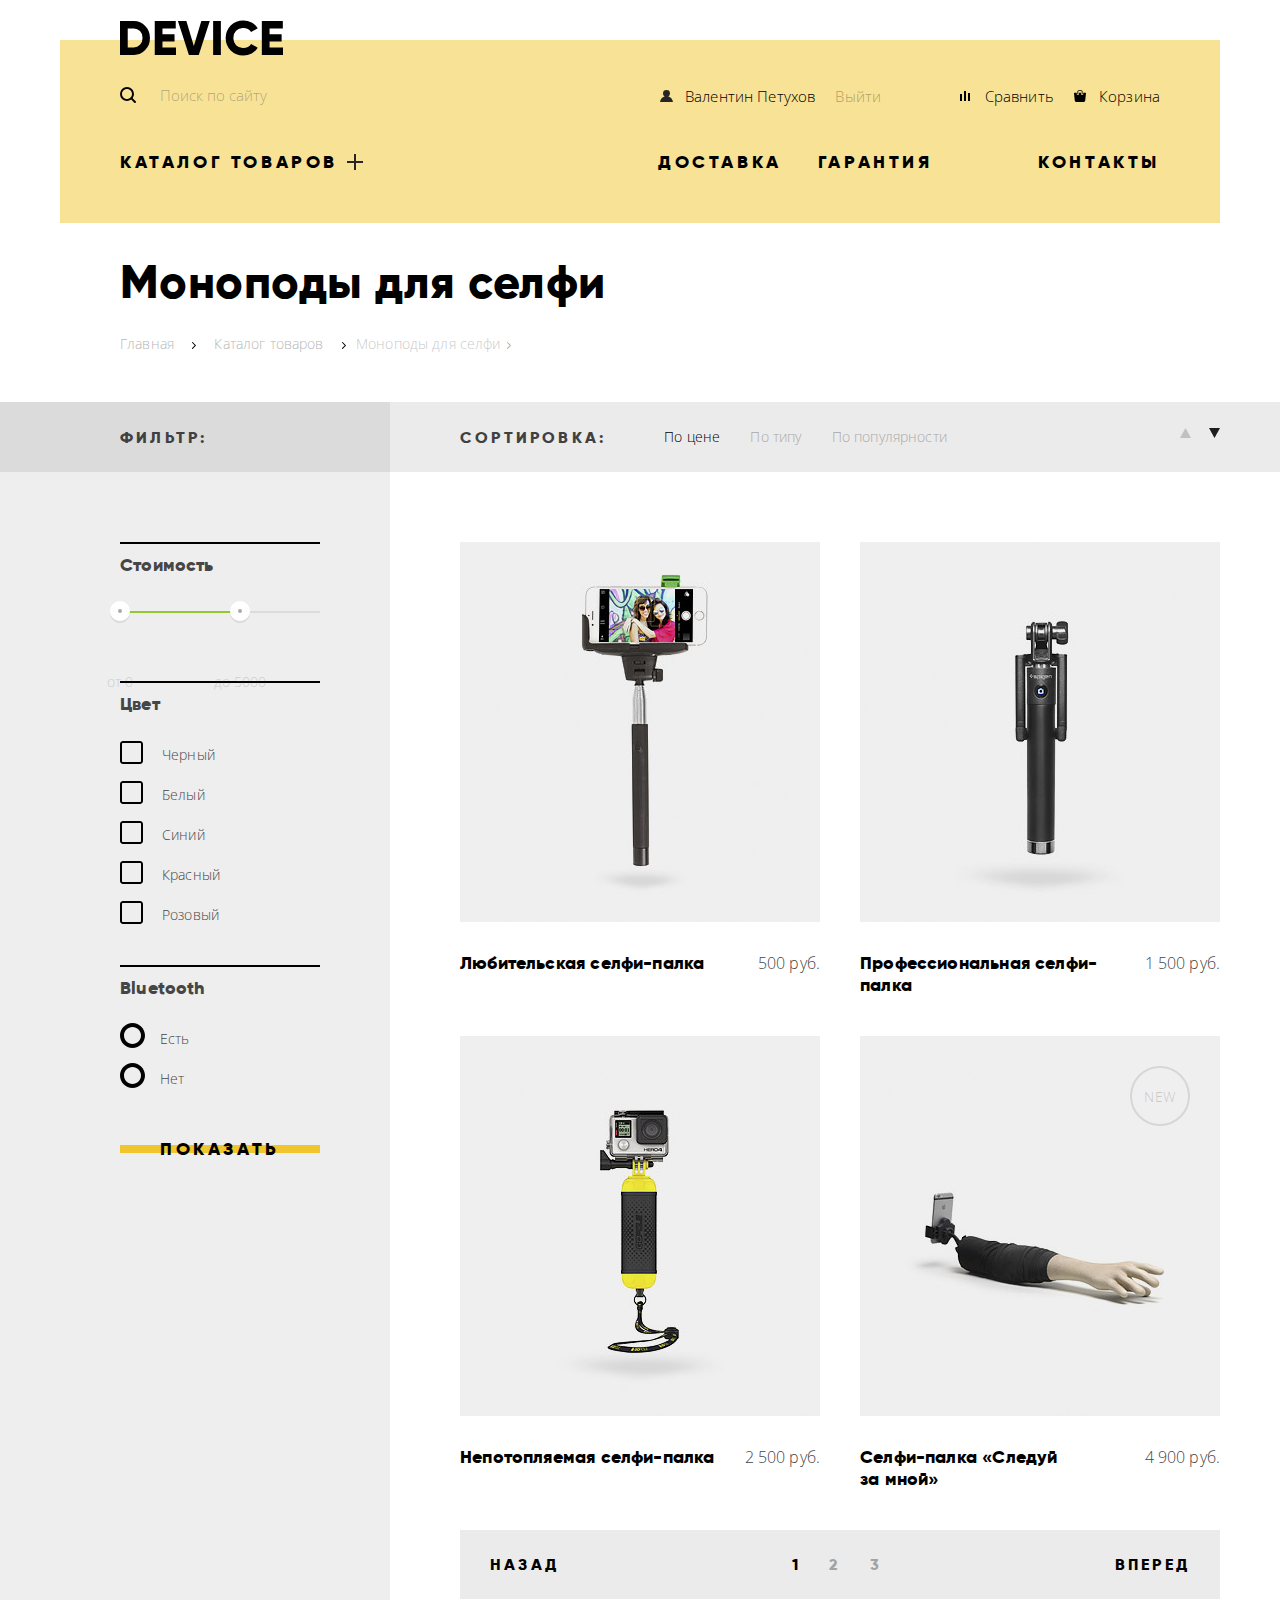
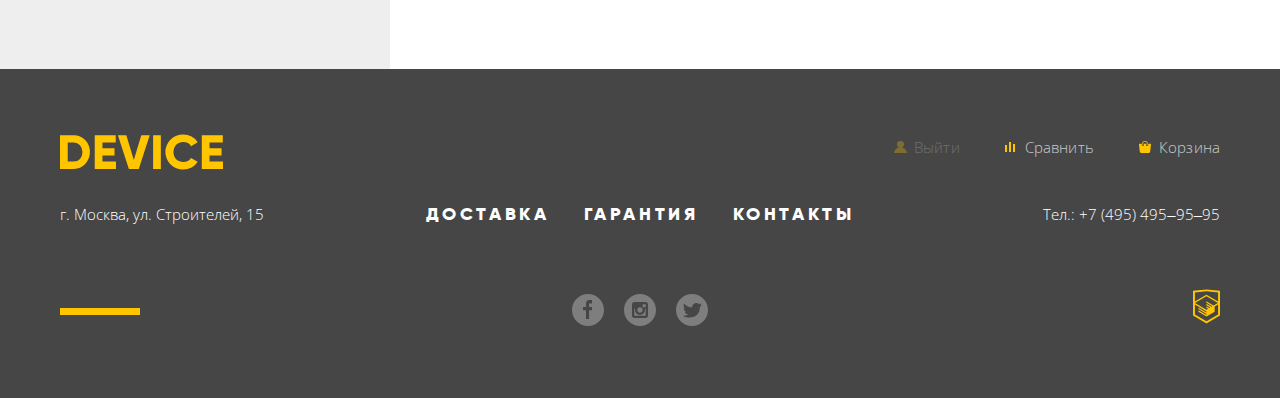
==== commit 71f71e2e: "Декоративные элементы личного проекта" ====
--- a/inner.html
+++ b/inner.html
@@ -39,14 +39,14 @@
 
       <div class="main-header-row-top">
         <ul class="user-navigation">
-          <li class="profile-link hidden" hidden>
+          <li class="profile-link">
             <a href="profile.html">Валентин Петухов</a>
           </li>
-          <li class="login-link">
+          <li class="logout-link">
+            <a href="logout.html">Выйти</a>
+          </li>
+          <li class="login-link hidden" hidden>
             <a href="login.html">Войти</a>
-          </li>
-          <li class="logout-link hidden" hidden>
-            <a href="logout.html">Выйти</a>
           </li>
           <li class="compare-link">
             <a href="compare.html">Сравнить</a>
@@ -89,15 +89,23 @@
         <form method="get" action="https://echo.htmlacademy.ru">
           <fieldset class="filters-price">
             <legend>Стоимость</legend>
-            <label for="filters-prices-from">от&nbsp;0</label>
-            <input type="number" min="0" max="5000" id="filters-prices-from">
-            <label for="filters-prices-to">до&nbsp;5000</label>
-            <input type="number" min="0" max="5000" id="filters-prices-to">
+            <label class="range-filters-label label-min" for="filters-prices-from" style="left: 0">от&nbsp;0</label>
+            <input class="visually-hidden" type="number" min="0" max="5000" id="filters-prices-from">
+            <label class="range-filters-label label-max" for="filters-prices-to" style="left: 60%">до&nbsp;5000</label>
+            <input class="visually-hidden" type="number" min="0" max="5000" id="filters-prices-to">
+
+            <div class="range-filters">
+              <div class="scale">
+                <div class="bar" style="left: 0; width: 60%;"></div>
+              </div>
+              <div class="toogle toggle-min" style="left: 0"></div>
+              <div class="toogle toggle-max" style="left: 60%"></div>
+            </div>
           </fieldset>
 
-        <fieldset>
+        <fieldset class="filters-color">
           <legend>Цвет</legend>
-          <ul class="filters-color">
+          <ul>
             <li>
               <input class="visually-hidden" type="checkbox" name="filters-color-black" id="filters-color-black">
               <label for="filters-color-black">Черный</label>
@@ -121,9 +129,9 @@
           </ul>
         </fieldset>
 
-        <fieldset>
+        <fieldset class="filters-bluetooth">
           <legend>Bluetooth</legend>
-          <ul class="filters-bluetooth">
+          <ul>
             <li>
               <input class="visually-hidden" type="radio" name="filters-bluetooth" id="filters-bluetooth-true" value="true">
               <label for="filters-bluetooth-true">Есть</label>
@@ -146,14 +154,14 @@
         <h3>Сортировка:</h3>
 
         <ul class="sorting-list">
-          <li class="sorting-list-current"><a href="">По&nbsp;цене</a></li>
+          <li class="sorting-list-current"><a>По&nbsp;цене</a></li>
           <li><a href="">По&nbsp;типу</a></li>
           <li><a href="">По&nbsp;популярности</a></li>
         </ul>
 
         <ul class="sorting-direction">
-          <li><a href=""><span class="visually-hidden">По&nbsp;убыванию</span></a></li>
-          <li class="sorting-direction-current"><a href=""><span class="visually-hidden">По&nbsp;возрастанию</span></a></li>
+          <li class="direction-dir direction-dir-up"><a href=""><span class="visually-hidden">По&nbsp;убыванию</span></a></li>
+          <li class="direction-dir direction-dir-down direction-current"><a href=""><span class="visually-hidden">По&nbsp;возрастанию</span></a></li>
         </ul>
       </section>
 
@@ -162,49 +170,88 @@
 
       <ul class="catalog-inner-list">
         <li>
-          <a href="catalog-item.html" title="Перейти на страницу товара">
+          <a class="catalog-inner-header" href="catalog-item.html" title="Перейти на страницу товара">
             <h4>Любительская селфи-палка</h4>
+          </a>
+
+          <div class="catalog-inner-image-wrapper" tabindex="0">
             <p class="catalog-inner-image">
-              <img src="img/ljubitel'skaja-selfi-palka_catalog.jpg" alt="Любительская селфи-палка" width="360" height="380">
+              <a class="catalog-inner-header" href="catalog-item.html" title="Перейти на страницу товара">
+                <img src="img/ljubitel'skaja-selfi-palka_catalog.jpg" alt="Любительская селфи-палка" width="360" height="380">
+              </a>
             </p>
+
+            <div class="catalog-inner-wrapper-button">
+              <button class="btn-card button" type="button"><span>В корзину</span></button>
+              <button class="btn-compare" type="button">Добавить к сравнению</button>
+            </div>
+          </div>
+
+          <p class="catalog-inner-price">500&nbsp;руб.</p>
+        </li>
+
+        <li>
+          <a class="catalog-inner-header" href="catalog-item.html" title="Перейти на страницу товара">
+            <h4>Профессиональная селфи-палка</h4>
           </a>
-          <p class="catalog-inner-price">500&nbsp;руб.</p>
-          <button class="btn-card button" type="button"><span>В корзину</span></button>
-          <button class="btn-compare" type="button">Добавить к сравнению</button>
-        </li>
-        <li>
-          <a href="catalog-item.html" title="Перейти на страницу товара">
-            <h4>Профессиональная селфи-палка</h4>
+
+          <div class="catalog-inner-image-wrapper" tabindex="0">
             <p class="catalog-inner-image">
+              <a class="catalog-inner-header" href="catalog-item.html" title="Перейти на страницу товара">
               <img src="img/professional'naja-selfi-palka_catalog.jpg" alt="Профессиональная селфи-палка" width="360" height="380">
+              </a>
             </p>
+
+            <div class="catalog-inner-wrapper-button">
+              <button class="btn-card button" type="button"><span>В корзину</span></button>
+              <button class="btn-compare" type="button">Добавить к сравнению</button>
+            </div>
+          </div>
+
+          <p class="catalog-inner-price">1&nbsp;500&nbsp;руб.</p>
+        </li>
+
+        <li>
+          <a class="catalog-inner-header" href="catalog-item.html" title="Перейти на страницу товара">
+            <h4>Непотопляемая селфи-палка</h4>
           </a>
-          <p class="catalog-inner-price">1&nbsp;500&nbsp;руб.</p>
-          <button class="btn-card button" type="button"><span>В корзину</span></button>
-          <button class="btn-compare" type="button">Добавить к сравнению</button>
-        </li>
-        <li>
-          <a href="catalog-item.html" title="Перейти на страницу товара">
-            <h4>Непотопляемая селфи-палка</h4>
+
+          <div class="catalog-inner-image-wrapper" tabindex="0">
             <p class="catalog-inner-image">
+              <a class="catalog-inner-header" href="catalog-item.html" title="Перейти на страницу товара">
               <img src="img/nepotopljaemaja-selfi-palka_catalog.jpg" alt="Непотопляемая селфи-палка" width="360" height="380">
+              </a>
             </p>
+
+            <div class="catalog-inner-wrapper-button">
+              <button class="btn-card button" type="button"><span>В корзину</span></button>
+              <button class="btn-compare" type="button">Добавить к сравнению</button>
+            </div>
+          </div>
+
+          <p class="catalog-inner-price">2&nbsp;500&nbsp;руб.</p>
+        </li>
+
+        <li>
+          <a class="catalog-inner-header" href="catalog-item.html" title="Перейти на страницу товара">
+            <h4>Селфи-палка &laquo;Следуй за&nbsp;мной&raquo;</h4>
           </a>
-          <p class="catalog-inner-price">2&nbsp;500&nbsp;руб.</p>
-          <button class="btn-card button" type="button"><span>В корзину</span></button>
-          <button class="btn-compare" type="button">Добавить к сравнению</button>
-        </li>
-        <li>
-          <a href="catalog-item.html" title="Перейти на страницу товара">
-            <h4>Селфи-палка &laquo;Следуй за&nbsp;мной&raquo;</h4>
+
+          <div class="catalog-inner-image-wrapper" tabindex="0">
             <p class="catalog-inner-image">
+              <a class="catalog-inner-header" href="catalog-item.html" title="Перейти на страницу товара">
               <img src="img/selfi-palka-Sleduj-za-mnoj_catalog.jpg" alt="Селфи-палка «Следуй за мной»" width="360" height="380">
               <span class="catalog-item-label">New</span>
+              </a>
             </p>
-          </a>
+
+            <div class="catalog-inner-wrapper-button">
+              <button class="btn-card button" type="button"><span>В корзину</span></button>
+              <button class="btn-compare" type="button">Добавить к сравнению</button>
+            </div>
+          </div>
+
           <p class="catalog-inner-price">4&nbsp;900&nbsp;руб.</p>
-          <button class="btn-card button" type="button"><span>В корзину</span></button>
-          <button class="btn-compare" type="button">Добавить к сравнению</button>
         </li>
       </ul>
 
@@ -230,16 +277,16 @@
 
         <ul class="footer-user-navigation">
           <li class="login-link hidden" hidden>
-            <a href="login.html">Войти</a>
+            <a href="login.html"><span>Войти</span></a>
           </li>
           <li class="logout-link">
-            <a href="logout.html">Выйти</a>
+            <a href="logout.html"><span>Выйти</span></a>
           </li>
           <li class="compare-link">
-            <a href="compare.html">Сравнить</a>
+            <a href="compare.html"><span>Сравнить</span></a>
           </li>
           <li class="card-link">
-            <a href="card.html">Корзина</a>
+            <a href="card.html"><span>Корзина</span></a>
           </li>
         </ul>
       </div>
--- a/css/style.css
+++ b/css/style.css
@@ -69,7 +69,6 @@
 
 /* Modules --------------------------------------------- */
 .main-header {
-  flex-shrink: 0;
   display: flex;
   flex-direction: column;
 
@@ -92,7 +91,7 @@
 
   order: 2;
 
-  margin-bottom: 30px;
+  margin-bottom: 20px;
 }
 
 .main-header-row-bottom {
@@ -104,6 +103,7 @@
   flex-shrink: 0;
 
   padding: 65px 0;
+  padding-top: 60px;
 }
 
 
@@ -113,19 +113,23 @@
 }
 
 .inner-page {
-  padding-top: 40px;
+  padding-top: 30px;
 }
 
 .page-title {
   margin-top: 0;
-  margin-bottom: 20px;
+  margin-bottom: 15px;
   margin-left: 60px;
 }
 
 
 .header-logo {
   margin-top: -20px;
-  margin-bottom: 20px;
+  margin-bottom: 15px;
+}
+
+.header-logo img {
+  display: block;
 }
 
 
@@ -141,22 +145,35 @@
 }
 
 .main-navigation > ul > li:first-child {
-  width: 540px;
+  width: 520px;
+}
+
+.main-navigation > ul > li:last-child {
+  margin-left: auto;
+}
+
+.main-navigation > ul > li:last-child a {
+  padding-right: 0;
 }
 
 .main-navigation .catalog-link {
   display: inline-block;
-  padding: 10px 40px 10px 0;
+  padding: 10px 150px 10px 0;
+
+  background-image: url('../img/plus.svg');
+  background-position: center right 125px;
+  background-repeat: no-repeat;
+  background-size: 16px;
 }
 
 .catalog-link:hover + .main-navigation-catalog,
 .catalog-link:focus + .main-navigation-catalog {
-  display: block;
+  display: flex;
 }
 
 .main-navigation a {
   display: inline-block;
-  padding: 10px 20px;
+  padding: 10px 18px;
   font: 700 18px 'Gilroy', 'Arial', sans-serif;
   letter-spacing: 0.2em;
   text-transform: uppercase;
@@ -177,22 +194,36 @@
 }
 
 .main-navigation-catalog {
+  flex-direction: column;
+  flex-wrap: wrap;
+  align-content: flex-start;
+
   position: absolute;
   left: 0;
   z-index: 1;
   display: none;
+  width: 100%;
+  height: 160px;
   padding: 15px 60px;
   background-color: #f7e296;
 }
 
 .main-navigation-catalog:hover {
-  display: block;
+  display: flex;
+}
+
+.main-navigation-catalog li {
+  margin-right: 45px;
+}
+
+.main-navigation-catalog li:nth-child(5) {
+  margin-bottom: 30px;
 }
 
 .main-navigation-catalog a {
   display: block;
-  padding-top: 10px;
-  padding-bottom: 10px;
+  padding-top: 0;
+  padding-bottom: 0;
   padding-left: 0;
   font: 300 15px/36px 'Open Sans', 'Arial', sans-serif;
   letter-spacing: 0.01em;
@@ -216,7 +247,7 @@
 
   flex-shrink: 0;
 
-  width: 500px;
+  width: 510px;
   margin: 0;
   padding: 0;
   list-style: none;
@@ -233,7 +264,7 @@
 
 .user-navigation a {
   display: inline-block;
-  padding: 0 20px 0 30px;
+  padding: 0 10px 0 35px;
   line-height: 36px;
   color: #000000;
 }
@@ -255,13 +286,54 @@
   padding-right: 0;
 }
 
+.login-link a,
+.compare-link a,
+.card-link a,
+.profile-link a {
+  background-position: center left 10px;
+  background-repeat: no-repeat;
+}
+
+.login-link a,
+.profile-link a {
+  background-image: url('../img/user.svg');
+  background-size: 13px 12px;
+}
+
+.compare-link a {
+  background-image: url('../img/compare.svg');
+  background-size: 10px 10px;
+}
+
+.card-link a {
+  background-image: url('../img/cart.svg');
+  background-size: 12px 12px;
+}
+
+.logout-link a {
+  padding-left: 10px;
+  opacity: 0.3;
+}
+
+
+.header-search {
+  display: flex;
+
+  width: 440px;
+}
 
 .header-search input[type=text] {
+  flex-grow: 1;
+
   padding: 5px 40px;
   font: inherit;
   line-height: 36px;
   color: #000000;
   background-color: transparent;
+  background-image: url('../img/search.svg');
+  background-position: center left;
+  background-repeat: no-repeat;
+  background-size: 16px;
   border-bottom: 2px solid transparent;
 }
 
@@ -270,17 +342,20 @@
 }
 
 .header-search input[type=text]:focus {
+  background-color: transparent;
   box-shadow: none;
   border-color: #000000;
 }
 
 .header-search input[type=text] + .btn-search {
   display: inline-block;
-  /*visibility: hidden;*/
-}
-
-.header-search input[type=text]:focus + .btn-search {
-  /*visibility: visible;*/
+  visibility: hidden;
+}
+
+.header-search input[type=text]:focus + .btn-search,
+.header-search input[type=text] + .btn-search:hover,
+.header-search input[type=text] + .btn-search:focus {
+  visibility: visible;
 }
 
 .header-search input::-webkit-input-placeholder {
@@ -358,9 +433,9 @@
 
 
 .slider {
-  margin-top: -32px;
+  margin-top: -35px;
+  margin-bottom: 40px;
   padding-right: 60px;
-  padding-left: 60px;
 }
 
 .slider-item {
@@ -373,57 +448,79 @@
   flex-wrap: wrap-reverse;
 
   position: relative;
-  height: 500px;
+  height: 475px;
 }
 
 .slider-item-title {
   max-width: 500px;
-}
-
-.slider-item-wrapper > p {
+  margin-bottom: 20px;
+}
+
+.slider-item-wrapper > p:not(.slider-item-image) {
   flex-shrink: 0;
 
-  max-width: 500px;
-}
-
-.slider-item-wrapper > table {
+  width: 500px;
+  margin-left: 20px;
+}
+
+.slider-item-table {
   display: block;
   width: 500px;
-}
-
-.slider-item-wrapper > table tbody {
+  max-height: 90px;
+  overflow: hidden;
+}
+
+.slider-item-table tbody {
   display: flex;
   align-items: flex-start;
 }
 
-.slider-item-wrapper > table tbody tr {
+.slider-item-table tr {
   display: flex;
   flex-direction: column-reverse;
 }
 
-.slider-item-wrapper > table tbody tr td {
+.slider-item-table td {
   padding: 0;
 }
 
-.slider-item-wrapper > table tbody tr:not(:last-child) {
+.slider-item-table tr:not(:last-child) {
   flex-shrink: 0;
 
-  width: 100px;
-  margin-right: 60px;
-}
-
-.slider-item-wrapper > table tbody tr:last-child {
+  margin-right: 20px;
+}
+
+.slider-item-table tr:first-child {
+  flex: 0 0 140px;
+}
+
+.slider-item-table tr:nth-child(2) {
+  flex: 0 0 120px;
+}
+
+.slider-item-table tr:last-child {
   flex-grow: 1;
 }
 
 .slider-item-image {
-  align-self: stretch;
   order: 1;
 
-  margin: 0;
-}
-
-.slider-item-wrapper > table tbody tr td:last-child {
+  max-width: 580px;
+  width: 100%;
+  margin: -75px 0 0;
+  text-align: center;
+}
+
+.slider-item-text {
+  margin-top: 0;
+  margin-bottom: 40px;
+}
+
+.slider-item-button {
+  margin: 0 0 55px;
+}
+
+.slider-item-table td:last-child {
   margin-bottom: 10px;
 }
 
@@ -448,7 +545,7 @@
 
 
 .category-products {
-  margin-bottom: 80px;
+  margin-bottom: 180px;
 }
 
 .category-products-list {
@@ -478,7 +575,7 @@
   position: relative;
   width: 160px;
   height: 160px;
-  margin-bottom: 30px;
+  margin-bottom: 35px;
   background-color: #f7e296;
 }
 
@@ -499,6 +596,7 @@
 
 .image-monopode::before {
   background-image: url('../img/popular-2.svg');
+  background-position: bottom;
 }
 
 .image-action-camera::before {
@@ -533,8 +631,8 @@
 
 
 .services {
-  margin-bottom: 100px;
-  padding: 70px 0;
+  margin-bottom: 95px;
+  padding: 10px 0 70px;
   background-color: #e5e5e5;
 }
 
@@ -542,19 +640,19 @@
   display: flex;
   align-items: center;
 
-  margin-top: -150px;
+  margin-top: -110px;
 }
 
 .services-list-anchor {
-  flex: 0 0 277px;
+  flex: 0 0 285px;
 
   display: flex;
   flex-direction: column;
-  justify-content: center;
+  justify-content: flex-start;
 
   height: 319px;
   margin: 0;
-  padding: 0;
+  padding: 80px 0 0;
   list-style: none;
   border-right: 7px solid #000000;
 }
@@ -562,16 +660,21 @@
 .services-list-anchor a {
   position: relative;
   display: inline-block;
-  padding: 5px 24px;
+  width: 100%;
+  padding-top: 9px;
+  padding-bottom: 9px;
   font: 700 18px 'Gilroy', 'Arial', sans-serif;
   letter-spacing: 0.2em;
   text-transform: uppercase;
-  text-align: center;
+  text-align: left;
   color: #000000;
 }
 
 .services-list-anchor a span {
   position: relative;
+  display: inline-block;
+  width: 160px;
+  text-align: center;
 }
 
 .services-list-anchor a::before {
@@ -579,8 +682,8 @@
   position: absolute;
   top: 50%;
   left: 0;
-  right: 0;
   display: block;
+  width: 160px;
   height: 8px;
   background-color: #f0c52e;
   transform: translateY(-50%);
@@ -596,20 +699,52 @@
   height: 100%;
 }
 
-.services-list-anchor a:active {
+.services-list-anchor a:active,
+.services-list-anchor .services-list-anchor-current a {
   color: #f7e184;
 }
 
-.services-list-anchor a:active::before {
+.services-list-anchor a:active::before,
+.services-list-anchor .services-list-anchor-current a::before {
+  width: 100%;
+  height: 100%;
   background-color: #000000;
 }
 
 .services-list {
+  flex-grow: 1;
+
+  margin: 0;
+  padding-left: 120px;
   list-style: none;
+}
+
+.services-list li {
+  position: relative;
+}
+
+.services-list-anchor li:not(:last-child) {
+  margin-bottom: 25px;
+}
+
+.services-list h3 {
+  width: 480px;
+  margin-top: 0;
+  margin-bottom: 25px;
+}
+
+.services-list p {
+  width: 480px;
   margin: 0;
 }
 
 .services-list-image {
+  position: absolute;
+  right: 65px;
+  bottom: 0;
+
+  width: 300px;
+  height: 100%;
   background-position: center;
   background-repeat: no-repeat;
 }
@@ -634,7 +769,7 @@
 
 
 .brands {
-  margin-bottom: 100px;
+  margin-bottom: 85px;
 }
 
 .brands-list {
@@ -642,6 +777,7 @@
   justify-content: space-around;
 
   margin: 0;
+  padding: 0;
   list-style: none;
 }
 
@@ -686,14 +822,15 @@
 
 .main-bottom-wrapper {
   display: flex;
+  margin-bottom: 85px;
 }
 
 .main-about-us h2,
 .main-contacts h2 {
   position: relative;
   margin-top: 0;
-  margin-bottom: 45px;
-  padding-top: 40px;
+  margin-bottom: 40px;
+  padding-top: 45px;
 }
 
 .main-about-us h2:before,
@@ -719,6 +856,11 @@
   margin-right: 40px;
 }
 
+.main-about-us p {
+  margin-top: 0;
+  margin-bottom: 30px;
+}
+
 .main-contacts {
   flex: 0 0 560px;
 }
@@ -736,9 +878,9 @@
 .main-footer-top {
   display: flex;
   justify-content: space-between;
-  align-items: flex-end;
-
-  margin-bottom: 30px;
+  align-items: flex-start;
+
+  margin-bottom: 20px;
 }
 
 .main-footer-middle {
@@ -746,7 +888,7 @@
   justify-content: space-between;
   align-items: flex-start;
 
-  margin-bottom: 30px;
+  margin-bottom: 60px;
 }
 
 .main-footer-bottom {
@@ -771,7 +913,7 @@
 
 
 .footer-logo {
-  margin: 0;
+  margin: 5px 0 0;
 }
 
 .footer-logo a:hover,
@@ -798,22 +940,79 @@
 
 .footer-user-navigation a {
   display: inline-block;
-  padding: 0 20px 0 30px;
+  padding: 0 20px 0 45px;
   line-height: 36px;
+}
+
+.footer-user-navigation a span {
   opacity: 0.7;
 }
 
-.footer-user-navigation a:hover,
+.footer-user-navigation a:hover span,
+.footer-user-navigation a:focus span {
+  opacity: 1;
+}
+
 .footer-user-navigation a:focus {
-  opacity: 1;
-}
-
-.footer-user-navigation a:focus {
-  outline: none;
-}
-
-.footer-user-navigation a:active {
-  opacity: 0.3;
+  outline: none;
+}
+
+.footer-user-navigation a:active span{
+  opacity: 0.3;
+}
+
+.footer-user-navigation li {
+  position: relative;
+}
+
+.footer-user-navigation li a::after {
+  content: '';
+  position: absolute;
+  top: 50%;
+  left: 25px;
+  transform: translateY(-50%);
+  display: block;
+  background-position: center;
+  background-repeat: no-repeat;
+}
+
+.footer-user-navigation li a:hover::after,
+.footer-user-navigation li a:focus::after {
+  opacity: 0.6;
+}
+
+.footer-user-navigation li a:active::after {
+  opacity: 0.3;
+}
+
+.footer-user-navigation li a {
+  background: none;
+}
+
+.footer-user-navigation .login-link a::after,
+.footer-user-navigation .logout-link a::after {
+  width: 13px;
+  height: 12px;
+  background-image: url('../img/user-yellow.svg');
+  background-size: 13px 12px;
+}
+
+.footer-user-navigation .compare-link a::after {
+  width: 10px;
+  height: 10px;
+  background-image: url('../img/compare-yellow.svg');
+  background-size: 10px 10px;
+}
+
+.footer-user-navigation .card-link a::after {
+  width: 12px;
+  height: 12px;
+  background-image: url('../img/cart-yellow.svg');
+  background-size: 12px 12px;
+}
+
+.footer-user-navigation > li:last-child a {
+  padding-right: 0;
 }
 
 
@@ -832,6 +1031,7 @@
 }
 
 .footer-main-navigation a {
+  padding: 10px 15px;
   font: 700 18px 'Gilroy', 'Arial', sans-serif;
   letter-spacing: 0.2em;
   text-transform: uppercase;
@@ -965,7 +1165,7 @@
 
 
 .breadcrumbs {
-  margin: 0 0 45px 60px;
+  margin: 0 0 40px 60px;
   padding: 0;
   list-style: none;
   font-weight: 300;
@@ -981,9 +1181,25 @@
   opacity: 0.3;
 }
 
+.breadcrumbs li::after {
+  content: '';
+  display: inline-block;
+  width: 4px;
+  height: 7px;
+  padding: 0 8px;
+  vertical-align: middle;
+  background: url('../img/nav-arrow.svg') center no-repeat;
+  background-size: 4px 7px;
+}
+
 .breadcrumbs a {
+  padding: 8px;
   color: #000000;
   opacity: 0.3;
+}
+
+.breadcrumbs li:first-child a {
+  padding-left: 0;
 }
 
 .breadcrumbs a:hover,
@@ -1051,8 +1267,7 @@
 }
 
 
-.filters h3,
-.sorting h3 {
+.filters h3 {
   display: table-cell;
   height: 70px;
   vertical-align: middle;
@@ -1069,14 +1284,6 @@
   width: 350px;
   padding: 70px 70px 0 80px;
 }
-
-
-
-
-
-
-
-
 
 .filters fieldset {
   margin: 0 0 40px;
@@ -1104,25 +1311,163 @@
   opacity: 0.2;
 }
 
-.filters-color {
-  margin: 0;
+.filters-color ul {
+  margin: 0;
+  padding: 0;
   list-style: none;
 }
 
-.filters-bluetooth {
-  margin: 0;
+.filters-bluetooth ul {
+  margin: 0;
+  padding: 0;
   list-style: none;
 }
 
 
+.range-filters {
+  position: relative;
+  width: 100%;
+  height: 50px;
+  padding-top: 20px;
+}
+
+.scale {
+  position: relative;
+  width: 100%;
+  height: 2px;
+  background-color: #dbdbdb;
+}
+
+.scale .bar {
+  position: absolute;
+  height: 2px;
+  background-color: #91c92f;
+}
+
+.toogle {
+  position: absolute;
+  top: 10px;
+  width: 20px;
+  height: 23px;
+  background: url('../img/filter-button.svg') center no-repeat;
+  transform: translateX(-50%);
+}
+
+.filters-price {
+  position: relative;
+}
+
+#filters-prices-from:not(:disabled) ~ .range-filters .toggle-min,
+#filters-prices-to:not(:disabled) ~ .range-filters .toggle-max {
+  cursor: pointer;
+}
+
+.range-filters-label {
+  position: absolute;
+  top: 80px;
+  transform: translateX(-50%);
+}
+
+
+.filters .filters-color {
+  margin-bottom: 30px;
+}
+
+.filters-color legend {
+  margin-bottom: 20px;
+}
+
+.filters-color input + label,
+.filters-bluetooth input + label {
+  display: inline-block;
+}
+
+.filters-color input:not(:disabled) + label,
+.filters-bluetooth input:not(:disabled) + label {
+  cursor: pointer;
+}
+
+.filters-color input + label::before {
+  content: '';
+  display: inline-block;
+  width: 27px;
+  height: 23px;
+  margin-right: 15px;
+  vertical-align: text-bottom;
+  background: url('../img/checkbox-off.svg') center left no-repeat;
+}
+
+.filters-color input + label:hover::before,
+.filters-color input:focus + label::before {
+  opacity: 0.6;
+}
+
+.filters-color input:active + label::before {
+  background-image: url('../img/checkbox-on.svg');
+}
+
+.filters-color input:checked + label::before {
+  background-image: url('../img/checkbox-on.svg');
+}
+
+.filters-color input:checked + label:active::before {
+  background-image: url('../img/checkbox-off.svg');
+}
+
+
+.filters .filters-bluetooth {
+  margin-bottom: 30px;
+}
+
+.filters-bluetooth legend {
+  margin-bottom: 20px;
+}
+
+.filters-bluetooth input + label::before {
+  content: '';
+  display: inline-block;
+  width: 25px;
+  height: 25px;
+  margin-right: 15px;
+  vertical-align: text-bottom;
+  background: url('../img/radio-off.svg') center left no-repeat;
+}
+
+.filters-bluetooth input:active + label::before {
+  background-image: url('../img/radio-on.svg');
+}
+
+.filters-bluetooth input:checked + label::before {
+  background-image: url('../img/radio-on.svg');
+}
+
+.filters-bluetooth input + label:hover::before,
+.filters-bluetooth input:focus + label::before {
+  opacity: 0.6;
+}
+
+.filters-bluetooth input:checked + label:active::before {
+  background-image: url('../img/radio-off.svg');
+}
+
+
+.sorting {
+  display: flex;
+  align-items: center;
+
+  height: 70px;
+}
+
+.sorting h3 {
+  margin: 0;
+}
+
 .sorting-list {
-  position: relative;
-  display: table-cell;
-  margin: 0;
+  margin: 0 0 0 45px;
+  padding: 0;
   list-style: none;
   font-size: 14px;
   line-height: 18px;
-  vertical-align: middle;
 }
 
 .sorting-list li {
@@ -1130,6 +1475,7 @@
 }
 
 .sorting-list a {
+  padding: 8px 13px;
   color: #000000;
   opacity: 0.3;
 }
@@ -1153,9 +1499,38 @@
   opacity: 1;
 }
 
+
 .sorting-direction {
-  margin: 0;
+  margin: 0 0 0 auto;
+  padding: 0;
   list-style: none;
+}
+
+
+.direction-dir {
+  display: inline-block;
+}
+
+.direction-dir a {
+  display: block;
+  width: 18px;
+  height: 26px;
+  padding-top: 8px;
+  padding-bottom: 8px;
+  padding-left: 7px;
+  background-position: center;
+  background-repeat: no-repeat;
+}
+
+.direction-dir-up a {
+  width: 25px;
+  padding-right: 7px;
+  background-image: url('../img/icon-up-dir.svg');
+}
+
+.direction-dir-down a {
+  background-image: url('../img/icon-down-dir.svg');
+  background-position: center right;
 }
 
 .sorting-direction a {
@@ -1171,6 +1546,14 @@
   outline: none;
 }
 
+.sorting-direction a:active {
+  opacity: 1;
+}
+
+.direction-current a {
+  opacity: 1;
+}
+
 
 .catalog-inner {
   padding-top: 70px;
@@ -1190,23 +1573,46 @@
 .catalog-inner-list li {
   flex: 0 0 360px;
 
+  display: flex;
+  justify-content: space-between;
+  align-items: flex-start;
+  flex-wrap: wrap;
+  align-content: flex-start;
+
   position: relative;
   margin-bottom: 40px;
 }
 
-.catalog-inner-list a {
-  display: flex;
-  flex-direction: column;
-}
-
-.catalog-inner-list h4 {
+.catalog-inner-header {
   order: 2;
 
+  max-width: 260px;
   margin: 0;
   line-height: normal;
 }
 
+.catalog-inner-header:hover,
+.catalog-inner-header:focus {
+  opacity: 0.6;
+}
+
+.catalog-inner-header:focus {
+  outline: none;
+}
+
+.catalog-inner-header:active {
+  opacity: 0.3;
+}
+
+.catalog-inner-header h4 {
+  margin: 0;
+}
+
 .catalog-inner-price {
+  order: 3;
+
+  max-width: 100px;
+  margin: 0;
   font-size: 16px;
   line-height: normal;
 }
@@ -1214,8 +1620,33 @@
 .catalog-inner-image {
   position: relative;
   margin-top: 0;
-  margin-bottom: 35px;
-}
+  margin-bottom: 30px;
+}
+
+.catalog-inner-image p {
+  margin: 0;
+  background-color: #eeeeee;
+}
+
+.catalog-inner-image img {
+  display: block;
+}
+
+.catalog-inner-image-wrapper:hover img,
+.catalog-inner-image-wrapper:focus img {
+  opacity: 0.7;
+}
+
+.catalog-inner-image-wrapper:hover .catalog-inner-wrapper-button,
+.catalog-inner-image-wrapper:focus .catalog-inner-wrapper-button {
+  visibility: visible;
+}
+
+.catalog-inner-image-wrapper:focus {
+  outline: none;
+}
+
+
 
 .catalog-item-label {
   position: absolute;
@@ -1237,6 +1668,17 @@
   border-radius: 50%;
 }
 
+.catalog-inner-wrapper-button {
+  position: absolute;
+  top: 170px;
+  text-align: center;
+  visibility: hidden;
+}
+
+.catalog-inner-wrapper-button:hover {
+  visibility: visible;
+}
+
 .btn-compare {
   font: inherit;
   font-size: 13px;
@@ -1306,7 +1748,7 @@
 }
 
 .inner-pagination-list a {
-  padding: 25px 15px;
+  padding: 25px 12px;
 }
 
 .catalog-inner-pagination a.pagination-forwback-link {
@@ -1472,6 +1914,11 @@
 }
 
 
+.modal {
+  display: none;
+}
+
+
 html {
   margin: 0;
   padding: 0;
@@ -1518,3 +1965,7 @@
   clip: rect(0 0 0 0);
   overflow: hidden;
 }
+
+.hidden {
+  display: none;
+}
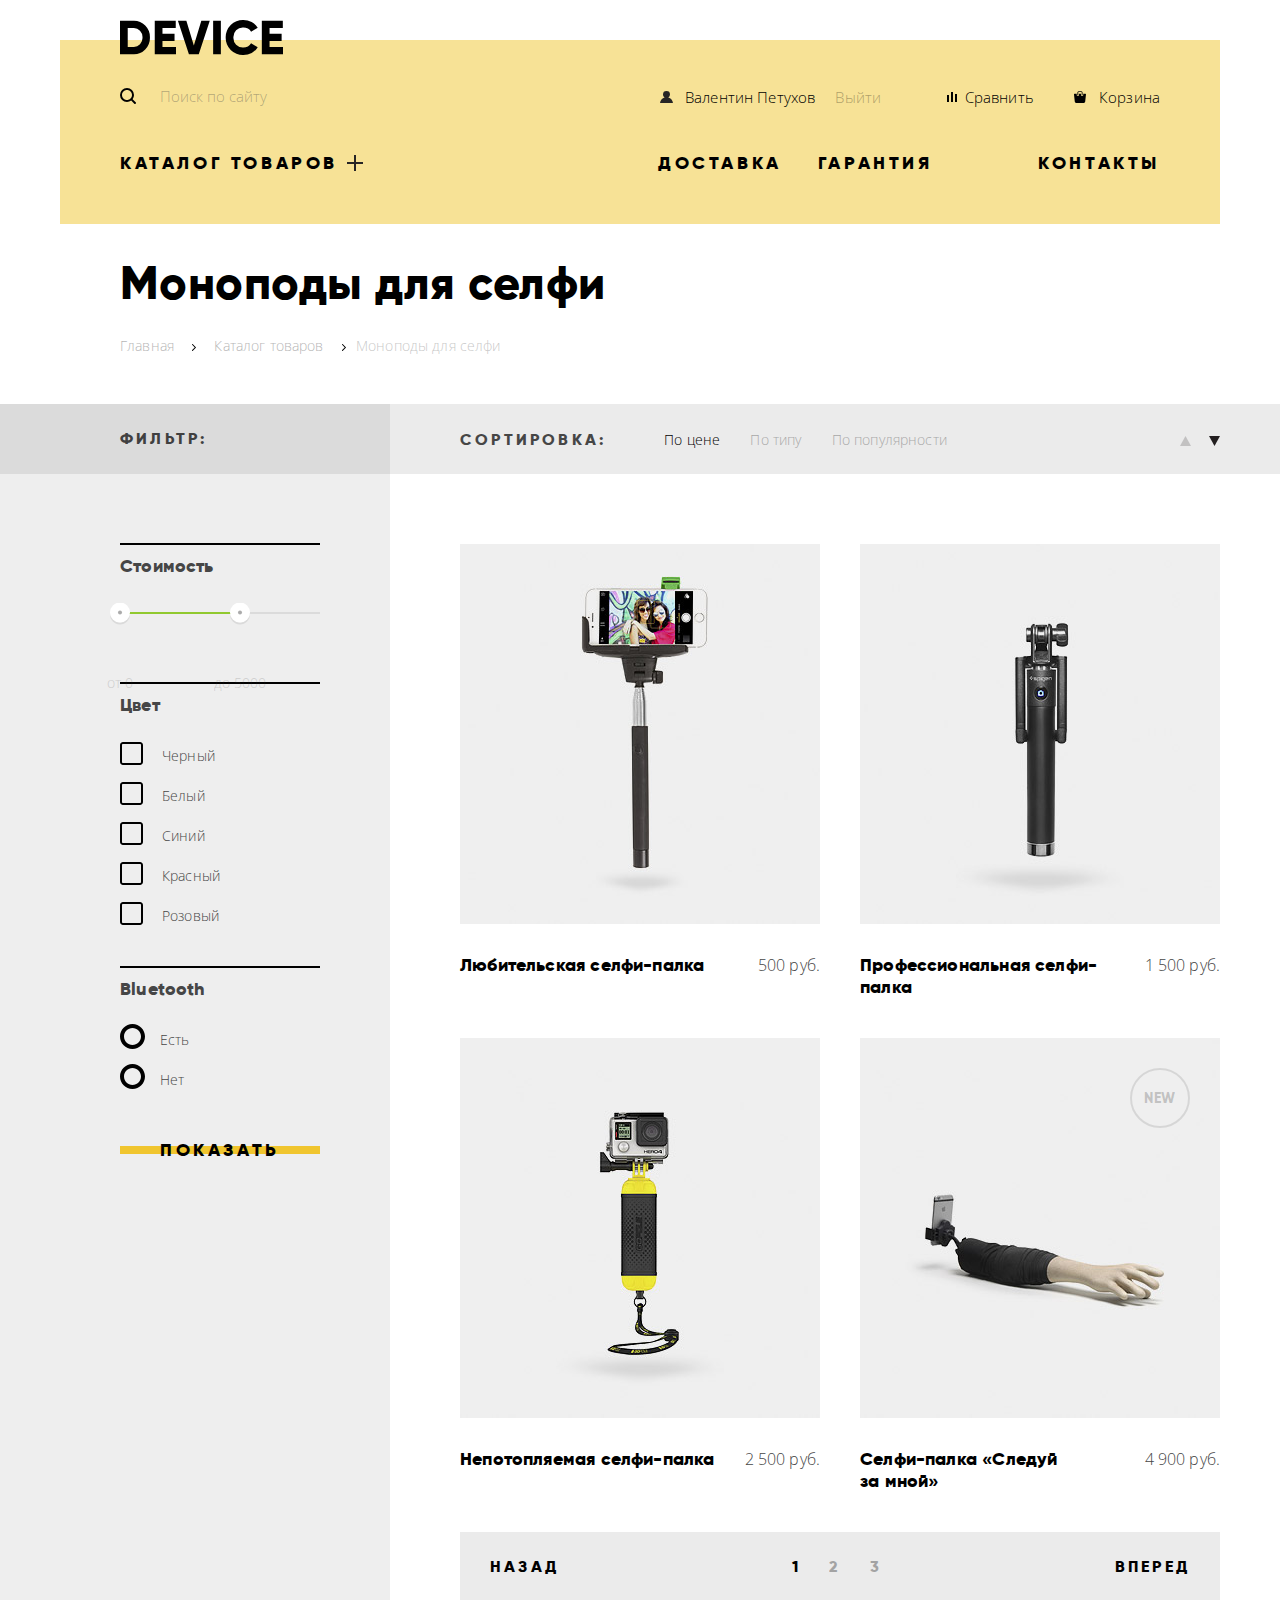
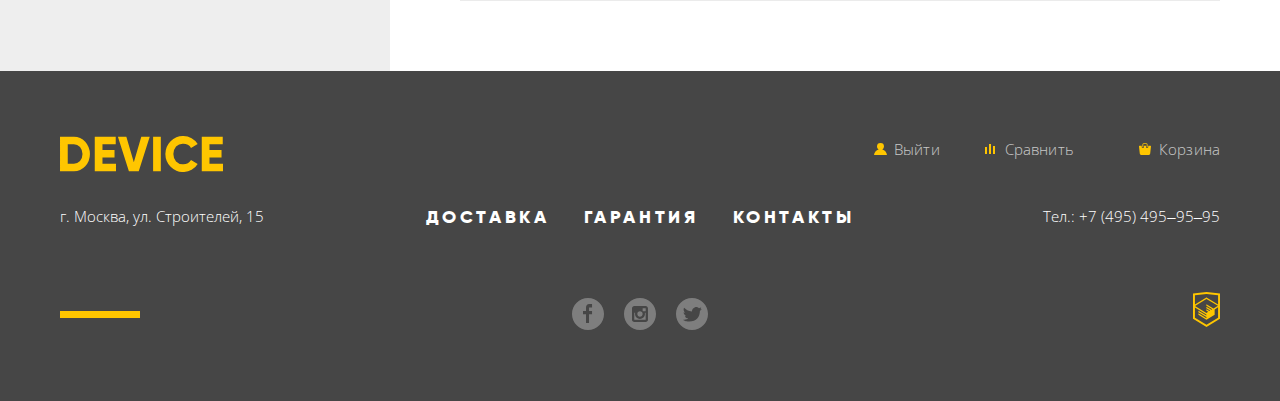
==== commit 537210eb: "Завершаем вёрстку личного проекта" ====
--- a/inner.html
+++ b/inner.html
@@ -161,7 +161,7 @@
 
         <ul class="sorting-direction">
           <li class="direction-dir direction-dir-up"><a href=""><span class="visually-hidden">По&nbsp;убыванию</span></a></li>
-          <li class="direction-dir direction-dir-down direction-current"><a href=""><span class="visually-hidden">По&nbsp;возрастанию</span></a></li>
+          <li class="direction-dir direction-dir-down direction-current"><a><span class="visually-hidden">По&nbsp;возрастанию</span></a></li>
         </ul>
       </section>
 
@@ -176,9 +176,7 @@
 
           <div class="catalog-inner-image-wrapper" tabindex="0">
             <p class="catalog-inner-image">
-              <a class="catalog-inner-header" href="catalog-item.html" title="Перейти на страницу товара">
-                <img src="img/ljubitel'skaja-selfi-palka_catalog.jpg" alt="Любительская селфи-палка" width="360" height="380">
-              </a>
+              <img src="img/ljubitel'skaja-selfi-palka_catalog.jpg" alt="Любительская селфи-палка" width="360" height="380">
             </p>
 
             <div class="catalog-inner-wrapper-button">
@@ -197,9 +195,7 @@
 
           <div class="catalog-inner-image-wrapper" tabindex="0">
             <p class="catalog-inner-image">
-              <a class="catalog-inner-header" href="catalog-item.html" title="Перейти на страницу товара">
               <img src="img/professional'naja-selfi-palka_catalog.jpg" alt="Профессиональная селфи-палка" width="360" height="380">
-              </a>
             </p>
 
             <div class="catalog-inner-wrapper-button">
@@ -218,9 +214,7 @@
 
           <div class="catalog-inner-image-wrapper" tabindex="0">
             <p class="catalog-inner-image">
-              <a class="catalog-inner-header" href="catalog-item.html" title="Перейти на страницу товара">
               <img src="img/nepotopljaemaja-selfi-palka_catalog.jpg" alt="Непотопляемая селфи-палка" width="360" height="380">
-              </a>
             </p>
 
             <div class="catalog-inner-wrapper-button">
@@ -239,10 +233,7 @@
 
           <div class="catalog-inner-image-wrapper" tabindex="0">
             <p class="catalog-inner-image">
-              <a class="catalog-inner-header" href="catalog-item.html" title="Перейти на страницу товара">
               <img src="img/selfi-palka-Sleduj-za-mnoj_catalog.jpg" alt="Селфи-палка «Следуй за мной»" width="360" height="380">
-              <span class="catalog-item-label">New</span>
-              </a>
             </p>
 
             <div class="catalog-inner-wrapper-button">
@@ -250,6 +241,8 @@
               <button class="btn-compare" type="button">Добавить к сравнению</button>
             </div>
           </div>
+
+          <span class="catalog-item-label">New</span>
 
           <p class="catalog-inner-price">4&nbsp;900&nbsp;руб.</p>
         </li>
--- a/css/style.css
+++ b/css/style.css
@@ -28,11 +28,6 @@
 
 a {
   text-decoration: none;
-}
-
-
-ul {
-  list-style-type: circle;
 }
 
 
@@ -110,6 +105,8 @@
 main {
   flex-grow: 1;
   flex-shrink: 0;
+
+  min-width: 1200px;
 }
 
 .inner-page {
@@ -125,7 +122,7 @@
 
 .header-logo {
   margin-top: -20px;
-  margin-bottom: 15px;
+  margin-bottom: 17px;
 }
 
 .header-logo img {
@@ -174,6 +171,8 @@
 .main-navigation a {
   display: inline-block;
   padding: 10px 18px;
+  vertical-align: middle;
+
   font: 700 18px 'Gilroy', 'Arial', sans-serif;
   letter-spacing: 0.2em;
   text-transform: uppercase;
@@ -194,17 +193,17 @@
 }
 
 .main-navigation-catalog {
-  flex-direction: column;
-  flex-wrap: wrap;
-  align-content: flex-start;
+  align-content: space-between;
 
   position: absolute;
   left: 0;
-  z-index: 1;
+  z-index: 2;
+
   display: none;
   width: 100%;
-  height: 160px;
+  min-height: 160px;
   padding: 15px 60px;
+
   background-color: #f7e296;
 }
 
@@ -213,18 +212,16 @@
 }
 
 .main-navigation-catalog li {
-  margin-right: 45px;
-}
-
-.main-navigation-catalog li:nth-child(5) {
-  margin-bottom: 30px;
+  flex: 0 0 200px;
+}
+
+.main-navigation-catalog li:not(:last-child) {
+  margin-right: 40px;
 }
 
 .main-navigation-catalog a {
   display: block;
-  padding-top: 0;
-  padding-bottom: 0;
-  padding-left: 0;
+  padding: 0;
   font: 300 15px/36px 'Open Sans', 'Arial', sans-serif;
   letter-spacing: 0.01em;
   text-transform: none;
@@ -253,11 +250,6 @@
   list-style: none;
 }
 
-.user-navigation li[hidden],
-.user-navigation li.hidden {
-  display: none;
-}
-
 .compare-link {
   margin-left: auto;
 }
@@ -265,6 +257,8 @@
 .user-navigation a {
   display: inline-block;
   padding: 0 10px 0 35px;
+  vertical-align: middle;
+
   line-height: 36px;
   color: #000000;
 }
@@ -303,6 +297,11 @@
 .compare-link a {
   background-image: url('../img/compare.svg');
   background-size: 10px 10px;
+  background-position: center left 17px;
+}
+
+.card-link {
+  margin-left: 20px;
 }
 
 .card-link a {
@@ -349,6 +348,8 @@
 
 .header-search input[type=text] + .btn-search {
   display: inline-block;
+  vertical-align: middle;
+
   visibility: hidden;
 }
 
@@ -433,8 +434,10 @@
 
 
 .slider {
+  position: relative;
   margin-top: -35px;
-  margin-bottom: 40px;
+  margin-bottom: 80px;
+  padding-bottom: 35px;
   padding-right: 60px;
 }
 
@@ -445,22 +448,17 @@
 .slider-item-wrapper {
   display: flex;
   flex-direction: column;
-  flex-wrap: wrap-reverse;
-
+
+  width: 500px;
+  min-height: 400px;
+  margin-left: auto;
+}
+
+.slider-item-title {
   position: relative;
-  height: 475px;
-}
-
-.slider-item-title {
+
   max-width: 500px;
-  margin-bottom: 20px;
-}
-
-.slider-item-wrapper > p:not(.slider-item-image) {
-  flex-shrink: 0;
-
-  width: 500px;
-  margin-left: 20px;
+  margin-bottom: 16px;
 }
 
 .slider-item-table {
@@ -503,21 +501,30 @@
 }
 
 .slider-item-image {
-  order: 1;
-
-  max-width: 580px;
+  position: absolute;
+  top: -75px;
+  left: 0;
+
+  max-width: 565px;
   width: 100%;
-  margin: -75px 0 0;
+  margin: 0;
+
   text-align: center;
+}
+
+.slider-item-image img {
+  max-height: 495px;
+  object-fit: contain;
+  object-position: center;
 }
 
 .slider-item-text {
   margin-top: 0;
-  margin-bottom: 40px;
+  margin-bottom: 42px;
 }
 
 .slider-item-button {
-  margin: 0 0 55px;
+  margin: auto 0 55px;
 }
 
 .slider-item-table td:last-child {
@@ -562,7 +569,7 @@
   flex: 0 0 160px;
 }
 
-.category-products-list li a {
+.category-products-list a {
   display: flex;
   flex-direction: column-reverse;
 }
@@ -638,7 +645,6 @@
 
 .services-wrapper {
   display: flex;
-  align-items: center;
 
   margin-top: -110px;
 }
@@ -650,19 +656,21 @@
   flex-direction: column;
   justify-content: flex-start;
 
-  height: 319px;
-  margin: 0;
-  padding: 80px 0 0;
+  margin: 0;
+  padding: 80px 0;
   list-style: none;
   border-right: 7px solid #000000;
 }
 
 .services-list-anchor a {
   position: relative;
+
   display: inline-block;
   width: 100%;
   padding-top: 9px;
   padding-bottom: 9px;
+  vertical-align: middle;
+
   font: 700 18px 'Gilroy', 'Arial', sans-serif;
   letter-spacing: 0.2em;
   text-transform: uppercase;
@@ -670,21 +678,26 @@
   color: #000000;
 }
 
-.services-list-anchor a span {
+.services-list-anchor span {
   position: relative;
-  display: inline-block;
+
+  display: block;
   width: 160px;
+
   text-align: center;
 }
 
 .services-list-anchor a::before {
   content: '';
+
   position: absolute;
   top: 50%;
   left: 0;
+
   display: block;
   width: 160px;
   height: 8px;
+
   background-color: #f0c52e;
   transform: translateY(-50%);
   transition: height 0.2s ease-in-out;
@@ -700,12 +713,12 @@
 }
 
 .services-list-anchor a:active,
-.services-list-anchor .services-list-anchor-current a {
+.services-list-anchor-current a {
   color: #f7e184;
 }
 
 .services-list-anchor a:active::before,
-.services-list-anchor .services-list-anchor-current a::before {
+.services-list-anchor-current a::before {
   width: 100%;
   height: 100%;
   background-color: #000000;
@@ -721,6 +734,8 @@
 
 .services-list li {
   position: relative;
+
+  margin-top: 66px;
 }
 
 .services-list-anchor li:not(:last-child) {
@@ -810,8 +825,8 @@
   opacity: 1;
 }
 
-.brands-list a:hover svg image,
-.brands-list a:focus svg image {
+.brands-list a:hover image,
+.brands-list a:focus image {
   opacity: 0;
 }
 
@@ -825,25 +840,6 @@
   margin-bottom: 85px;
 }
 
-.main-about-us h2,
-.main-contacts h2 {
-  position: relative;
-  margin-top: 0;
-  margin-bottom: 40px;
-  padding-top: 45px;
-}
-
-.main-about-us h2:before,
-.main-contacts h2:before {
-  content: '';
-  position: absolute;
-  top: 0;
-  left: 0;
-  display: block;
-  width: 80px;
-  height: 7px;
-  background-color: #000000;
-}
 
 .main-about-us strong {
   font: 700 16px/40px 'Gilroy', 'Arial', sans-serif;
@@ -857,8 +853,17 @@
 }
 
 .main-about-us p {
-  margin-top: 0;
-  margin-bottom: 30px;
+  margin: 30px 0;
+  letter-spacing: 0;
+}
+
+.about-us-column {
+  display: flex;
+  flex-direction: column;
+  justify-content: space-between;
+
+  margin-bottom: 55px;
+  min-height: 245px;
 }
 
 .main-contacts {
@@ -869,8 +874,28 @@
   border: 0;
 }
 
+.main-contacts p {
+  margin: 40px 0;
+  letter-spacing: 0;
+}
+
+.main-contacts *:first-child,
+.main-about-us *:first-child{
+  margin-top: 0;
+}
+
+.main-contacts *:last-child,
+.main-about-us *:last-child {
+  margin-bottom: 0;
+}
+
+.main-contacts .main-contacts-map {
+  margin-bottom: 58px;
+}
+
 
 .main-footer {
+  min-width: 1200px;
   color: #ffffff;
   background-color: #464646;
 }
@@ -941,10 +966,12 @@
 .footer-user-navigation a {
   display: inline-block;
   padding: 0 20px 0 45px;
+  vertical-align: middle;
+
   line-height: 36px;
 }
 
-.footer-user-navigation a span {
+.footer-user-navigation span {
   opacity: 0.7;
 }
 
@@ -965,7 +992,7 @@
   position: relative;
 }
 
-.footer-user-navigation li a::after {
+.footer-user-navigation a::after {
   content: '';
   position: absolute;
   top: 50%;
@@ -976,17 +1003,18 @@
   background-repeat: no-repeat;
 }
 
-.footer-user-navigation li a:hover::after,
-.footer-user-navigation li a:focus::after {
+.footer-user-navigation a:hover::after,
+.footer-user-navigation a:focus::after {
   opacity: 0.6;
 }
 
-.footer-user-navigation li a:active::after {
+.footer-user-navigation a:active::after {
   opacity: 0.3;
 }
 
-.footer-user-navigation li a {
+.footer-user-navigation a {
   background: none;
+  opacity: 1;
 }
 
 .footer-user-navigation .login-link a::after,
@@ -1028,6 +1056,7 @@
 
 .footer-main-navigation li {
   display: inline-block;
+  vertical-align: middle;
 }
 
 .footer-main-navigation a {
@@ -1064,6 +1093,8 @@
 
 .footer-social-list li {
   display: inline-block;
+  vertical-align: middle;
+
   line-height: 1;
 }
 
@@ -1072,9 +1103,10 @@
 }
 
 .footer-social-list a {
-  display: inline-block;
+  display: block;
   width: 32px;
   height: 32px;
+
   background: center no-repeat;
   opacity: 0.3;
 }
@@ -1092,15 +1124,15 @@
   opacity: 0.1;
 }
 
-.footer-social-list .facebook-link a {
+.facebook-link a {
   background-image: url('../img/fb.svg');
 }
 
-.footer-social-list .instagram-link a {
+.instagram-link a {
   background-image: url('../img/instagram.svg');
 }
 
-.footer-social-list .twitter-link a {
+.twitter-link a {
   background-image: url('../img/twitter.svg');
 }
 
@@ -1175,26 +1207,31 @@
 
 .breadcrumbs li {
   display: inline-block;
+  vertical-align: middle;
 }
 
 .breadcrumbs li:last-child {
   opacity: 0.3;
 }
 
-.breadcrumbs li::after {
+.breadcrumbs li:not(:last-child)::after {
   content: '';
+
   display: inline-block;
   width: 4px;
   height: 7px;
   padding: 0 8px;
   vertical-align: middle;
+
   background: url('../img/nav-arrow.svg') center no-repeat;
   background-size: 4px 7px;
 }
 
 .breadcrumbs a {
   padding: 8px;
+
   color: #000000;
+
   opacity: 0.3;
 }
 
@@ -1269,7 +1306,7 @@
 
 .filters h3 {
   display: table-cell;
-  height: 70px;
+  padding: 25px 0;
   vertical-align: middle;
 }
 
@@ -1305,7 +1342,7 @@
   line-height: 40px;
 }
 
-.filters .filters-price label {
+.filters-price label {
   line-height: 22px;
   letter-spacing: 0;
   opacity: 0.2;
@@ -1346,11 +1383,16 @@
 
 .toogle {
   position: absolute;
-  top: 10px;
+  top: 11px;
   width: 20px;
-  height: 23px;
+  height: 22px;
   background: url('../img/filter-button.svg') center no-repeat;
+  background-size: cover;
   transform: translateX(-50%);
+}
+
+.toogle:active {
+  transform: translateX(-50%) scale(1.1);
 }
 
 .filters-price {
@@ -1377,9 +1419,10 @@
   margin-bottom: 20px;
 }
 
-.filters-color input + label,
-.filters-bluetooth input + label {
+.filters-color label,
+.filters-bluetooth label {
   display: inline-block;
+  vertical-align: middle;
 }
 
 .filters-color input:not(:disabled) + label,
@@ -1387,13 +1430,15 @@
   cursor: pointer;
 }
 
-.filters-color input + label::before {
+.filters-color input[type=checkbox] + label::before {
   content: '';
+
   display: inline-block;
   width: 27px;
   height: 23px;
   margin-right: 15px;
   vertical-align: text-bottom;
+
   background: url('../img/checkbox-off.svg') center left no-repeat;
 }
 
@@ -1402,15 +1447,15 @@
   opacity: 0.6;
 }
 
-.filters-color input:active + label::before {
+.filters-color input[type=checkbox]:active + label::before {
   background-image: url('../img/checkbox-on.svg');
 }
 
-.filters-color input:checked + label::before {
+.filters-color input[type=checkbox]:checked + label::before {
   background-image: url('../img/checkbox-on.svg');
 }
 
-.filters-color input:checked + label:active::before {
+.filters-color input[type=checkbox]:checked + label:active::before {
   background-image: url('../img/checkbox-off.svg');
 }
 
@@ -1423,21 +1468,23 @@
   margin-bottom: 20px;
 }
 
-.filters-bluetooth input + label::before {
+.filters-bluetooth input[type=radio] + label::before {
   content: '';
+
   display: inline-block;
   width: 25px;
   height: 25px;
   margin-right: 15px;
   vertical-align: text-bottom;
+
   background: url('../img/radio-off.svg') center left no-repeat;
 }
 
-.filters-bluetooth input:active + label::before {
+.filters-bluetooth input[type=radio]:active + label::before {
   background-image: url('../img/radio-on.svg');
 }
 
-.filters-bluetooth input:checked + label::before {
+.filters-bluetooth input[type=radio]:checked + label::before {
   background-image: url('../img/radio-on.svg');
 }
 
@@ -1446,7 +1493,7 @@
   opacity: 0.6;
 }
 
-.filters-bluetooth input:checked + label:active::before {
+.filters-bluetooth input[type=radio]:checked + label:active::before {
   background-image: url('../img/radio-off.svg');
 }
 
@@ -1455,7 +1502,9 @@
   display: flex;
   align-items: center;
 
-  height: 70px;
+  position: relative;
+
+  padding: 20px 0;
 }
 
 .sorting h3 {
@@ -1472,6 +1521,7 @@
 
 .sorting-list li {
   display: inline-block;
+  vertical-align: middle;
 }
 
 .sorting-list a {
@@ -1480,8 +1530,8 @@
   opacity: 0.3;
 }
 
-.sorting-list .sorting-list-current a,
-.sorting-direction .sorting-direction-current a{
+.sorting-list-current a,
+.sorting-direction-current a{
   opacity: 1;
 }
 
@@ -1509,6 +1559,7 @@
 
 .direction-dir {
   display: inline-block;
+  vertical-align: middle;
 }
 
 .direction-dir a {
@@ -1537,7 +1588,7 @@
   opacity: 0.2;
 }
 
-.sorting-direction a:hover,
+.sorting-direction a[href]:hover,
 .sorting-direction a:focus {
   opacity: 0.4;
 }
@@ -1546,7 +1597,7 @@
   outline: none;
 }
 
-.sorting-direction a:active {
+.sorting-direction a[href]:active {
   opacity: 1;
 }
 
@@ -1619,6 +1670,9 @@
 
 .catalog-inner-image {
   position: relative;
+
+  width: 360px;
+  height: 380px;
   margin-top: 0;
   margin-bottom: 30px;
 }
@@ -1646,7 +1700,15 @@
   outline: none;
 }
 
-
+.catalog-inner-header:hover + .catalog-inner-image-wrapper img,
+.catalog-inner-header:focus + .catalog-inner-image-wrapper img {
+  opacity: 0.7;
+}
+
+.catalog-inner-header:hover + .catalog-inner-image-wrapper > .catalog-inner-wrapper-button,
+.catalog-inner-header:focus + .catalog-inner-image-wrapper > .catalog-inner-wrapper-button {
+  visibility: visible;
+}
 
 .catalog-item-label {
   position: absolute;
@@ -1657,10 +1719,10 @@
   justify-content: center;
   width: 60px;
   height: 60px;
+  font-weight: 700;
   font-size: 14px;
+  font-family: 'Gilroy', 'Arial', sans-serif;
   line-height: normal;
-  vertical-align: middle;
-  text-align: center;
   text-transform: uppercase;
   letter-spacing: 0.05em;
   color: rgba(0, 0, 0, 0.2);
@@ -1712,15 +1774,17 @@
 }
 
 .catalog-inner-pagination a {
-  display: inline-block;
+  display: block;
+
   font: 700 16px 'Gilroy', 'Arial', sans-serif;
   text-transform: uppercase;
   letter-spacing: 0.2em;
   color: #000000;
+
   opacity: 0.3;
 }
 
-.catalog-inner-pagination .inner-pagination-list-current a {
+.inner-pagination-list-current a {
   opacity: 1;
 }
 
@@ -1733,7 +1797,7 @@
   outline: none;
 }
 
-.catalog-inner-pagination a:active {
+.catalog-inner-pagination li:not(.inner-pagination-list-current) a:active {
   opacity: 1;
 }
 
@@ -1745,6 +1809,7 @@
 
 .inner-pagination-list li {
   display: inline-block;
+  vertical-align: middle;
 }
 
 .inner-pagination-list a {
@@ -1766,11 +1831,51 @@
 }
 
 
+.message-modal {
+  width: 960px;
+  padding: 80px 100px;
+  box-shadow: 0 10px 20px 0 rgba(0, 0, 0, 0.2),
+              0 20px 40px 0 rgba(0, 0, 0, 0.75);
+}
+
+.modal-contacts-wrapper {
+  display: flex;
+  justify-content: space-between;
+}
+
+.modal-contacts-wrapper input {
+  width: 100%;
+}
+
+.message-modal-text textarea {
+  width: 100%;
+  height: 50%;
+  resize: vertical;
+}
+
+.message-modal-name {
+  flex: 0 0 360px;
+}
+
+.message-modal-email {
+  flex: 0 0 360px;
+}
+
+
+.map-modal {
+  height: 559px;
+  box-shadow: 0 10px 20px 0 rgba(0, 0, 0, 0.2);
+}
+
+
 /* Elements -------------------------------------------- */
 .button {
   position: relative;
+
   display: inline-block;
   padding: 5px 40px;
+  vertical-align: middle;
+
   font: inherit;
   font-weight: 700;
   font-size: 18px;
@@ -1779,8 +1884,10 @@
   text-transform: uppercase;
   text-align: center;
   color: #000000;
+
   background-color: transparent;
   border: 0;
+
   cursor: pointer;
 }
 
@@ -1829,12 +1936,30 @@
 }
 
 
+.modal {
+  position: fixed;
+  top: 50%;
+  left: 50%;
+  z-index: 2;
+  margin: 0 auto;
+  /*display: none;*/
+  transform: translate(-50%, -50%);
+  background-color: #ffffff;
+}
+
+.modal .modal-close {
+  position: absolute;
+  top: 20px;
+  right: 20px;
+}
+
 .modal-close {
   width: 55px;
   height: 55px;
   background: url('../img/modal-close.svg') center no-repeat;
   border: 0;
   opacity: 0.5;
+  cursor: pointer;
 }
 
 .modal-close:hover,
@@ -1848,6 +1973,36 @@
 
 .modal-close:active {
   opacity: 0.3;
+}
+
+
+.slider-control {
+  position: absolute;
+  right: 83px;
+  bottom: 168px;
+  z-index: 1;
+}
+
+.slider-control label {
+  display: inline-block;
+  width: 12px;
+  height: 12px;
+  vertical-align: middle;
+
+  background: url('../img/slider-button-empty.svg') center no-repeat;
+  background-size: cover;
+
+  cursor: pointer;
+}
+
+.slider-control label:not(:last-child) {
+  margin-right: 17px;
+}
+
+#slider-control-01:checked ~ .slider-control label[for=slider-control-01],
+#slider-control-02:checked ~ .slider-control label[for=slider-control-02],
+#slider-control-03:checked ~ .slider-control label[for=slider-control-03] {
+  background-image: url('../img/slider-button.svg');
 }
 
 
@@ -1914,11 +2069,6 @@
 }
 
 
-.modal {
-  display: none;
-}
-
-
 html {
   margin: 0;
   padding: 0;
@@ -1939,6 +2089,52 @@
 
 img {
   max-width: 100%;
+  height: auto;
+}
+
+
+.section-title {
+  position: relative;
+  margin-top: 0;
+  margin-bottom: 40px;
+  padding-top: 45px;
+}
+
+.section-title::before {
+  content: '';
+  position: absolute;
+  top: 0;
+  left: 0;
+  display: block;
+  width: 80px;
+  height: 7px;
+  background-color: #000000;
+}
+
+.custon-list-1 {
+  margin: 0;
+  padding: 0;
+  list-style: none;
+}
+
+.custon-list-1 > li {
+  position: relative;
+  padding-left: 38px;
+}
+
+.custon-list-1 > li::before {
+  content: '';
+  position: absolute;
+  top: 50%;
+  left: 0;
+  transform: translateY(-50%);
+
+  display: block;
+  width: 18px;
+  height: 18px;
+
+  background: url('../img/list-style-circle.svg') center no-repeat;
+  background-size: 18px;
 }
 
 
@@ -1966,6 +2162,7 @@
   overflow: hidden;
 }
 
-.hidden {
+.hidden,
+*[hidden] {
   display: none;
 }
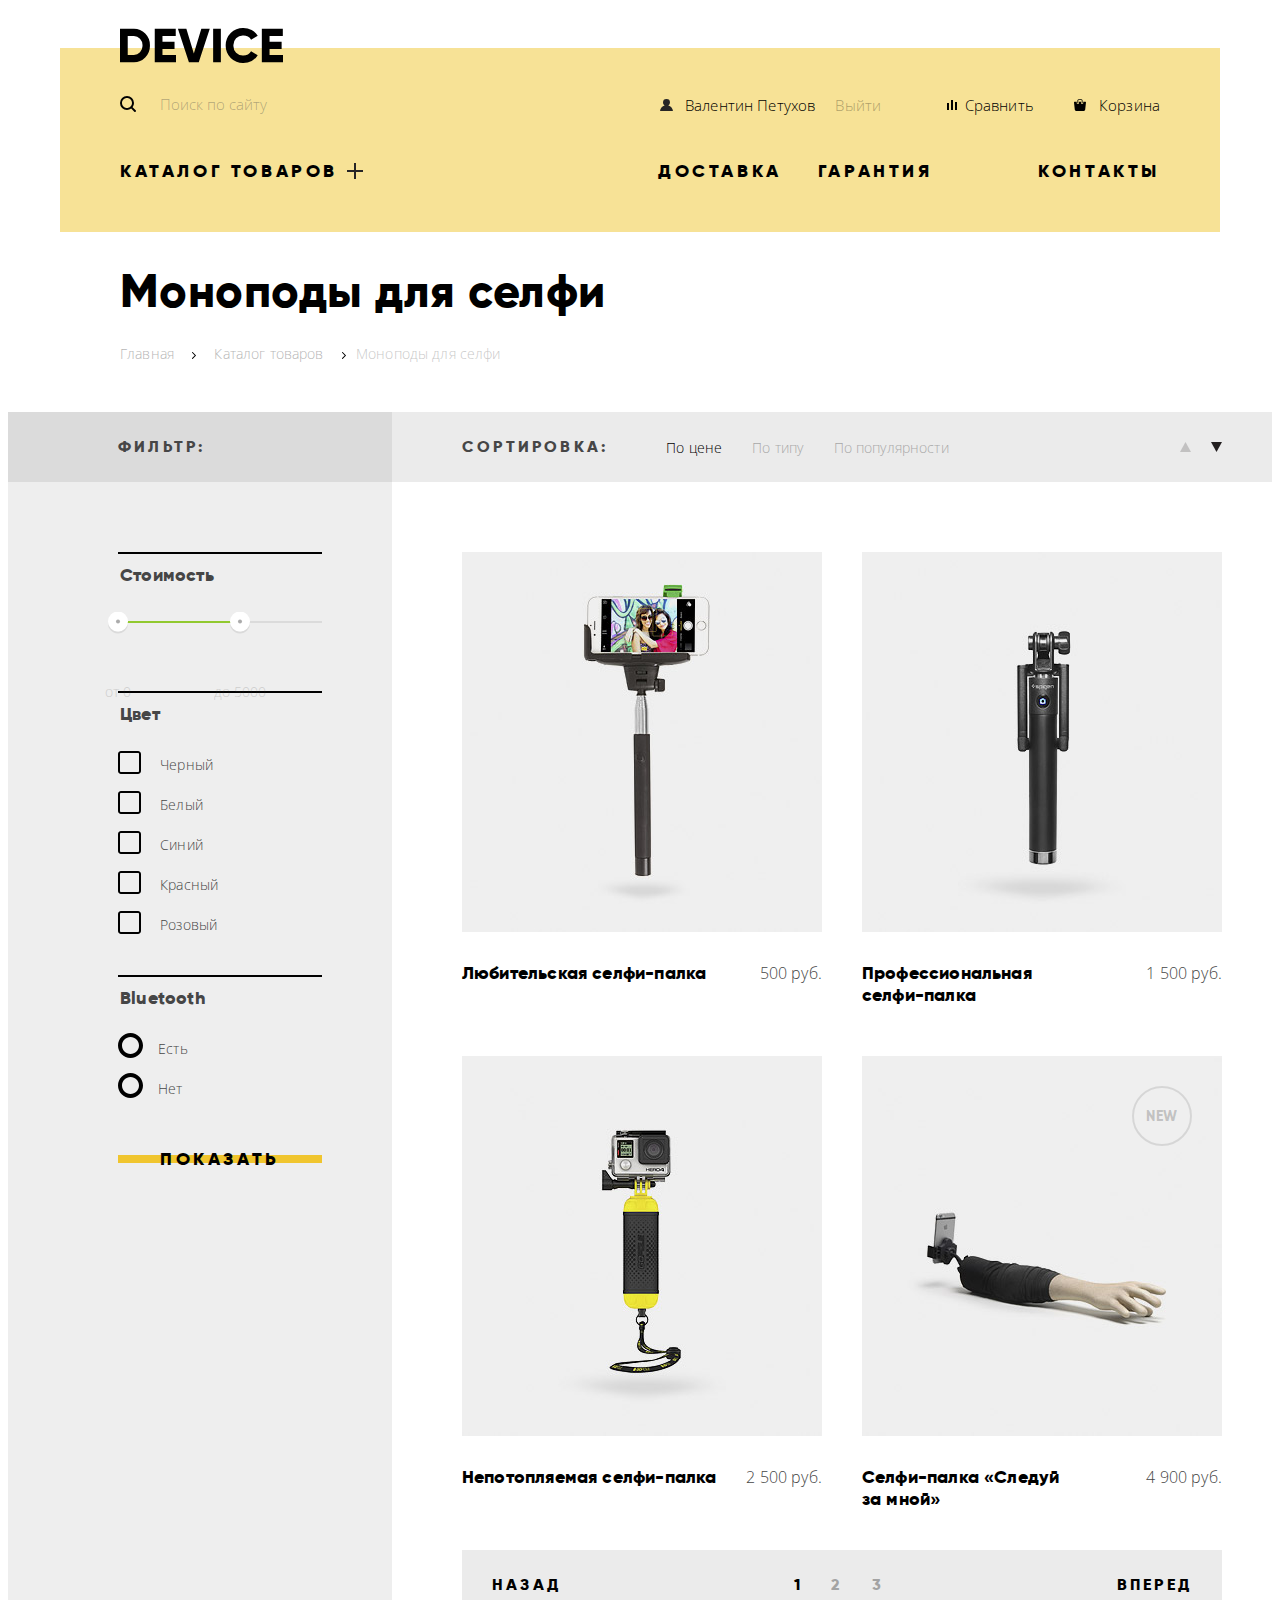
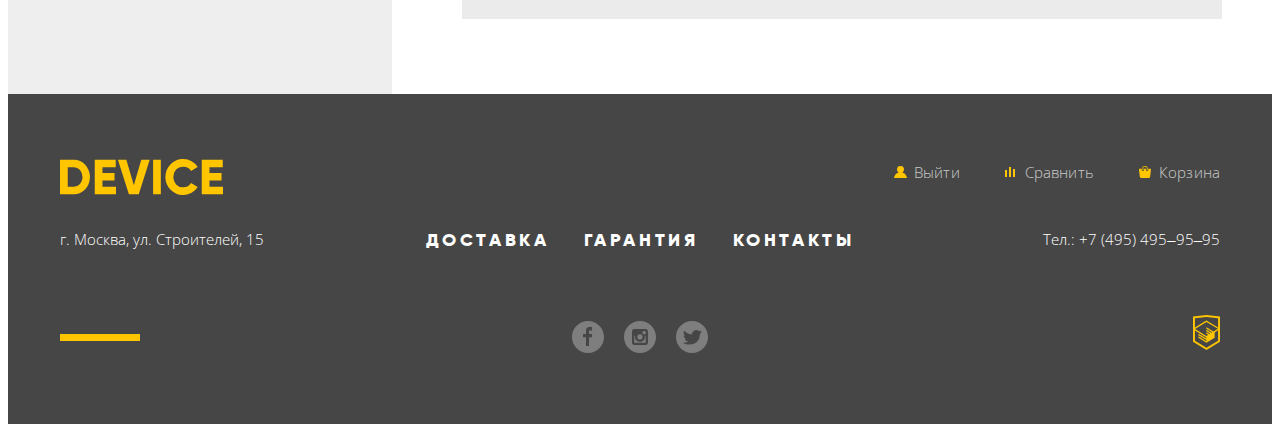
==== commit 516a6db3: "Выполнил все критерии кроме js, Д14 - Д18" ====
--- a/inner.html
+++ b/inner.html
@@ -3,8 +3,8 @@
 <head>
   <meta charset="utf-8">
   <title>Девайс — Моноподы для селфи</title>
-  <link rel="stylesheet" href="css/normalize.css">
-  <link rel="stylesheet" href="css/style.css">
+  <link rel="stylesheet" href="css/normalize.min.css">
+  <link rel="stylesheet" href="css/style.min.css">
   <link href="https://fonts.googleapis.com/css?family=Open+Sans:300,400&amp;subset=cyrillic" rel="stylesheet">
 </head>
 <body>
@@ -22,12 +22,24 @@
             <li>
               <a class="catalog-link" href="catalog.html">Каталог товаров</a>
               <ul class="main-navigation-catalog">
-                <li><a href="inner.html">Виртуальная реальность</a></li>
-                <li><a href="inner.html">Моноподы для селфи</a></li>
-                <li><a href="inner.html">Экшн-камеры</a></li>
-                <li><a href="inner.html">Фитнесc-браслеты</a></li>
-                <li><a href="inner.html">Умные часы</a></li>
-                <li><a href="inner.html">Квадрокоптеры</a></li>
+                <li>
+                  <a href="inner.html">Виртуальная реальность</a>
+                  <a href="inner.html">Моноподы для селфи</a>
+                  <a href="inner.html">Экшн-камеры</a>
+                </li>
+
+                <li>
+                  <a href="inner.html">Фитнесc-браслеты</a>
+                  <a href="inner.html">Умные часы</a>
+                </li>
+
+                <li>
+                  <a href="inner.html">Квадрокоптеры</a>
+                </li>
+
+                <li></li>
+
+                <li></li>
               </ul>
             </li>
             <li><a href="delivery.html">Доставка</a></li>
@@ -160,8 +172,8 @@
         </ul>
 
         <ul class="sorting-direction">
-          <li class="direction-dir direction-dir-up"><a href=""><span class="visually-hidden">По&nbsp;убыванию</span></a></li>
-          <li class="direction-dir direction-dir-down direction-current"><a><span class="visually-hidden">По&nbsp;возрастанию</span></a></li>
+          <li class="direction-dir direction-dir-up"><a href=""><span class="visually-hidden">Сортировка по&nbsp;возрастанию</span></a></li>
+          <li class="direction-dir direction-dir-down direction-current"><a><span class="visually-hidden">Сортировка по&nbsp;убыванию</span></a></li>
         </ul>
       </section>
 
@@ -190,7 +202,7 @@
 
         <li>
           <a class="catalog-inner-header" href="catalog-item.html" title="Перейти на страницу товара">
-            <h4>Профессиональная селфи-палка</h4>
+            <h4>Профессиональная<br>селфи-палка</h4>
           </a>
 
           <div class="catalog-inner-image-wrapper" tabindex="0">
--- a/css/style.min.css
+++ b/css/style.min.css
@@ -0,0 +1 @@
+@font-face{font-family:'Gilroy';src:local('Gilroy'),url(../fonts/gilroylight.woff2) format('woff2'),url(../fonts/gilroylight.woff) format('woff'),url(../fonts/gilroylight.ttf) format('truetype');font-weight:300;font-style:normal}@font-face{font-family:'Gilroy';src:local('Gilroy'),url(../fonts/gilroyextrabold.woff2) format('woff2'),url(../fonts/gilroyextrabold.woff) format('woff'),url(../fonts/gilroyextrabold.ttf) format('truetype');font-weight:700;font-style:normal}body{color:#464646;font:300 15px/30px 'Open Sans','Arial',sans-serif;letter-spacing:.01em;min-height:100%;-webkit-box-orient:vertical;-webkit-box-direction:normal;-ms-flex-direction:column;flex-direction:column}a{text-decoration:none}.main-about-us h2,.main-contacts h2,.page-title,.services-list h3,.slider-item-title{font-weight:700;font-size:47px;line-height:normal;font-family:'Gilroy','Arial',sans-serif;letter-spacing:.01em;color:#000}.catalog-inner-list h4,.category-products-list h3{color:#000;font-size:18px;font-weight:700;font-family:'Gilroy','Arial',sans-serif;letter-spacing:.01em}.filters h3,.sorting h3{font:700 16px 'Gilroy','Arial',sans-serif;text-transform:uppercase;letter-spacing:.2em}.main-header,.main-header-row-top,body{display:-webkit-box;display:-ms-flexbox;display:flex}.main-header{position:relative;height:300px;margin-top:40px;padding:0 60px 40px;background-color:#f7e296;-webkit-box-orient:vertical;-webkit-box-direction:normal;-ms-flex-direction:column;flex-direction:column}.main-header.inner-page-header{height:auto}.main-header-row-top{-webkit-box-orient:horizontal;-webkit-box-direction:reverse;-ms-flex-direction:row-reverse;flex-direction:row-reverse;-webkit-box-pack:justify;-ms-flex-pack:justify;justify-content:space-between;-webkit-box-ordinal-group:3;-ms-flex-order:2;order:2;margin-bottom:20px}.main-header-row-bottom{-webkit-box-ordinal-group:4;-ms-flex-order:3;order:3}.main-footer,main{-ms-flex-negative:0;flex-shrink:0}.main-footer{padding:60px 0 65px}main{-webkit-box-flex:1;-ms-flex-positive:1;flex-grow:1;min-width:1200px}.inner-page{padding-top:30px}.page-title{margin-top:0;margin-bottom:15px;margin-left:60px}.header-logo{margin-top:-20px;margin-bottom:17px}.header-logo img{display:block}.main-navigation ul{margin:0;list-style:none}.main-navigation>ul{display:-webkit-box;display:-ms-flexbox;display:flex;-ms-flex-wrap:wrap;flex-wrap:wrap;padding:0}.main-navigation>ul>li:first-child{width:520px}.main-navigation>ul>li:last-child{margin-left:auto}.main-navigation>ul>li:last-child a,.user-navigation>li:last-child a{padding-right:0}.main-navigation .catalog-link{display:inline-block;padding:10px 150px 10px 0;background-image:url(../img/plus.svg);background-position:center right 125px;background-repeat:no-repeat;background-size:16px}.catalog-link:focus+.main-navigation-catalog,.catalog-link:hover+.main-navigation-catalog{display:-webkit-box;display:-ms-flexbox;display:flex}.main-navigation a{display:inline-block;padding:10px 18px;vertical-align:middle;font:700 18px 'Gilroy','Arial',sans-serif;letter-spacing:.2em;text-transform:uppercase;color:#000}.main-navigation a:focus,.main-navigation a:hover{opacity:.6}.main-navigation a:focus{outline:0}.main-navigation a:active{opacity:.3}.main-navigation-catalog{-webkit-box-pack:justify;-ms-flex-pack:justify;justify-content:space-between;position:absolute;left:0;z-index:2;display:none;width:100%;min-height:154px;padding:11px 60px;background-color:#f7e296}.main-navigation-catalog:hover{display:-webkit-box;display:-ms-flexbox;display:flex}.category-products-list li,.main-navigation-catalog li{-webkit-box-flex:0;-ms-flex:0 0 160px;flex:0 0 160px}.main-navigation-catalog li:first-child,.main-navigation-catalog li:last-child{-ms-flex-preferred-size:200px;flex-basis:200px}.main-navigation-catalog li:not(:last-child){margin-right:40px}.main-navigation-catalog a{display:block;padding:0;font:300 15px/36px 'Open Sans','Arial',sans-serif;letter-spacing:.01em;text-transform:none;color:#000}.main-navigation-catalog a:focus,.main-navigation-catalog a:hover{opacity:.6}.main-navigation-catalog a:active{opacity:.3}.user-navigation{display:-webkit-box;display:-ms-flexbox;display:flex;-webkit-box-align:center;-ms-flex-align:center;align-items:center;-ms-flex-wrap:wrap;flex-wrap:wrap;-ms-flex-negative:0;flex-shrink:0;width:510px;margin:0;padding:0;list-style:none}.user-navigation a{display:inline-block;padding:0 10px 0 35px;vertical-align:middle;line-height:36px;color:#000}.user-navigation a:focus,.user-navigation a:hover{opacity:.6}.user-navigation a:focus{outline:0}.btn-search:active span,.category-products-list a:active .products-list-image::before,.category-products-list a:active h3,.user-navigation a:active{opacity:.3}.login-link a{background-position:center left 10px}.compare-link a,.login-link a{background-repeat:no-repeat}.card-link a,.profile-link a{background-position:center left 10px;background-repeat:no-repeat}.login-link a,.profile-link a{background-image:url(../img/user.svg);background-size:13px 12px}.compare-link a{background-image:url(../img/compare.svg);background-size:10px 10px;background-position:center left 17px}.card-link,.compare-link{margin-left:20px}.user-navigation .login-link,.user-navigation .logout-link{margin-right:auto}.card-link a{background-image:url(../img/cart.svg);background-size:12px 12px}.logout-link a{padding-left:10px;opacity:.3}.header-search{display:-webkit-box;display:-ms-flexbox;display:flex;width:440px}.header-search input[type=text]{-webkit-box-flex:1;-ms-flex-positive:1;flex-grow:1;padding:5px 40px;font:inherit;line-height:36px;color:#000;background-color:transparent;background-image:url(../img/search.svg);background-position:center left;background-repeat:no-repeat;background-size:16px;border-bottom:2px solid transparent}.header-search input[type=text]:hover{background-color:transparent}.header-search input[type=text]:focus{background-color:transparent;-webkit-box-shadow:none;box-shadow:none;border-color:#000}.header-search input[type=text]+.btn-search{display:inline-block;vertical-align:middle;visibility:hidden}.catalog-inner-header:focus+.catalog-inner-image-wrapper>.catalog-inner-wrapper-button,.catalog-inner-header:hover+.catalog-inner-image-wrapper>.catalog-inner-wrapper-button,.catalog-inner-image-wrapper:focus .catalog-inner-wrapper-button,.catalog-inner-image-wrapper:hover .catalog-inner-wrapper-button,.header-search input[type=text]+.btn-search:focus,.header-search input[type=text]+.btn-search:hover,.header-search input[type=text]:focus+.btn-search{visibility:visible}.header-search input::-webkit-input-placeholder{color:rgba(0,0,0,.3)}.header-search input:-ms-input-placeholder{color:rgba(0,0,0,.3)}.header-search input::placeholder,.header-search input:placeholder{color:rgba(0,0,0,.3)}.header-search input:hover::-webkit-input-placeholder{color:rgba(0,0,0,.6)}.header-search input:hover:-ms-input-placeholder{color:rgba(0,0,0,.6)}.header-search input:hover::placeholder,.header-search input:hover:placeholder{color:rgba(0,0,0,.6)}.btn-search{padding:5px 20px;font:inherit;line-height:36px;color:#000;background-color:transparent;border:2px solid #000;cursor:pointer}.btn-search:focus,.btn-search:hover{color:#fff;background-color:#000}.btn-search:focus,.category-products-list a:focus,.services-list-anchor a:focus{outline:0}.slider{margin-top:-35px;margin-bottom:80px;padding-bottom:35px;padding-right:60px}.slider,.slider-item{position:relative}.slider-item-wrapper{display:-webkit-box;display:-ms-flexbox;display:flex;-webkit-box-orient:vertical;-webkit-box-direction:normal;-ms-flex-direction:column;flex-direction:column;width:500px;min-height:400px;margin-left:auto}.slider-item-title{position:relative;max-width:500px;margin-bottom:16px}.slider-item-table{display:block;width:500px;max-height:90px;overflow:hidden}.slider-item-table tbody{display:-webkit-box;display:-ms-flexbox;display:flex;-webkit-box-align:start;-ms-flex-align:start;align-items:flex-start}.category-products-list a,.slider-item-table tr{display:-webkit-box;display:-ms-flexbox;display:flex;-webkit-box-orient:vertical;-webkit-box-direction:reverse;-ms-flex-direction:column-reverse;flex-direction:column-reverse}.slider-item-table td{padding:0}.slider-item-table tr:not(:last-child){-ms-flex-negative:0;flex-shrink:0;margin-right:20px}.slider-item-table tr:first-child{-webkit-box-flex:0;-ms-flex:0 0 140px;flex:0 0 140px}.slider-item-table tr:nth-child(2){-webkit-box-flex:0;-ms-flex:0 0 120px;flex:0 0 120px}.slider-item-table tr:last-child{-webkit-box-flex:1;-ms-flex-positive:1;flex-grow:1}.slider-item-image{position:absolute;top:-75px;left:0;max-width:565px;width:100%;margin:0;text-align:center}.slider-item-image img{max-height:495px;-o-object-fit:contain;object-fit:contain;-o-object-position:center;object-position:center}.slider-item-text{margin-top:0;margin-bottom:42px}.slider-item-button{margin:auto 0 55px}.slider-item-table td:last-child{margin-bottom:10px}.slider-item-number{position:absolute;top:-90px;right:-12px;font:700 179.2px/179.2px 'Gilroy','Arial',sans-serif;letter-spacing:.01em;color:#fff}.slider-item td:first-child{font-size:13px;line-height:20px;letter-spacing:.01em}.slider-item td:nth-child(2){font:300 36px 'Gilroy','Arial',sans-serif}.category-products{margin-bottom:152px}.category-products-list{display:-webkit-box;display:-ms-flexbox;display:flex;-webkit-box-pack:justify;-ms-flex-pack:justify;justify-content:space-between;-ms-flex-wrap:wrap;flex-wrap:wrap;margin:0;padding:0;list-style:none;line-height:normal}.category-products-list li{margin-right:20px;margin-left:20px;margin-bottom:30px}.category-products-list li:nth-child(6n+1){margin-left:0}.category-products-list li:nth-child(6n){margin-right:0}.catalog-inner-header h4,.category-products-list h3{margin:0}.products-list-image{position:relative;width:160px;height:160px;margin-bottom:32px;background-color:#f7e296}.products-list-image::before{content:'';position:absolute;top:0;left:0;display:block;width:100%;height:100%;background:center no-repeat}.image-virtual::before{background-image:url(../img/popular-1.svg)}.image-monopode::before{background-image:url(../img/popular-2.svg);background-position:bottom}.image-action-camera::before{background-image:url(../img/popular-3.svg)}.image-fitness-brace::before{background-image:url(../img/popular-4.svg)}.image-smart-watch::before{background-image:url(../img/popular-5.svg)}.image-quadrupter::before{background-image:url(../img/popular-6.svg)}.category-products-list a:focus .products-list-image,.category-products-list a:hover .products-list-image{background-color:#f0c52e}.services{margin-bottom:95px;padding:12px 0 70px;background-color:#e5e5e5}.services-list-anchor,.services-wrapper{display:-webkit-box;display:-ms-flexbox;display:flex}.services-wrapper{margin-top:-110px}.services-list-anchor{-webkit-box-flex:0;-ms-flex:0 0 284px;flex:0 0 284px;-webkit-box-orient:vertical;-webkit-box-direction:normal;-ms-flex-direction:column;flex-direction:column;-webkit-box-pack:start;-ms-flex-pack:start;justify-content:flex-start;margin:0;padding:80px 0 68px;list-style:none;border-right:7px solid #000}.services-list-anchor a{position:relative;display:inline-block;width:100%;padding-top:9px;padding-bottom:9px;vertical-align:middle;font:700 18px 'Gilroy','Arial',sans-serif;letter-spacing:.2em;text-transform:uppercase;text-align:left;color:#000}.services-list-anchor span{position:relative;display:block;width:160px;text-align:center}.services-list-anchor a::before{content:'';position:absolute;top:50%;left:0;display:block;width:160px;height:8px;background-color:#f0c52e;-webkit-transform:translateY(-50%);-ms-transform:translateY(-50%);transform:translateY(-50%);-webkit-transition:height .2s ease-in-out;-o-transition:height .2s ease-in-out;transition:height .2s ease-in-out}.button:focus::before,.button:hover::before,.services-list-anchor a:focus::before,.services-list-anchor a:hover::before{height:100%}.services-list-anchor a:active,.services-list-anchor-current a{color:#f7e184}.services-list-anchor a:active::before,.services-list-anchor-current a::before{width:100%;height:100%;background-color:#000}.services-list{-webkit-box-flex:1;-ms-flex-positive:1;flex-grow:1;margin:0;padding-left:120px;list-style:none}.services-list li{position:relative;margin-top:66px}.services-list-anchor li:not(:last-child){margin-bottom:25px}.services-list h3{width:480px;margin-top:0;margin-bottom:28px}.services-list p{width:480px;margin:0}.services-list-image{position:absolute;right:65px;bottom:-6px;width:300px;height:100%;background-position:center;background-repeat:no-repeat}.image-delivery{width:136px;height:164px;background-image:url(../img/delivery.svg)}.image-guarantee{width:171px;height:194px;background-image:url(../img/warranty.svg)}.image-credit{width:156px;height:186px;background-image:url(../img/credit.svg)}.brands{margin-bottom:84px}.brands-list{display:-webkit-box;display:-ms-flexbox;display:flex;-webkit-box-pack:justify;-ms-flex-pack:justify;justify-content:space-between;-ms-flex-wrap:wrap;flex-wrap:wrap;margin:0;padding:0;list-style:none}.brands-list li:first-child{margin-left:10px}.brands-list li:last-child{margin-right:10px}.brands-list svg{background-position:center;background-repeat:no-repeat;background-size:100%;opacity:.2;-webkit-transition:all .4s ease-in-out;-o-transition:all .4s ease-in-out;transition:all .4s ease-in-out}.brand-dji svg{background-image:url(../img/brand-dji.png)}.brand-sp-gadgets svg{background-image:url(../img/brand-sp-gadgets.png)}.brand-go-pro svg{background-image:url(../img/brand-go-pro.png)}.brand-vive svg{background-image:url(../img/brand-vive.png)}.brands-list a:focus svg,.brands-list a:hover svg,.footer-user-navigation a:focus span,.footer-user-navigation a:hover span{opacity:1}.brands-list a:focus image,.brands-list a:hover image{opacity:0}.brands-list a:focus{outline:0}.main-bottom-wrapper{display:-webkit-box;display:-ms-flexbox;display:flex;margin-bottom:81px}.main-about-us strong{font:700 16px/40px 'Gilroy','Arial',sans-serif;letter-spacing:0;color:#000}.main-about-us{-webkit-box-flex:0;-ms-flex:0 0 560px;flex:0 0 560px;margin-right:40px}.main-about-us p{margin:30px 0;letter-spacing:0}.main-about-us .button{padding-left:22px;padding-right:22px}.about-us-column{display:-webkit-box;display:-ms-flexbox;display:flex;-webkit-box-orient:vertical;-webkit-box-direction:normal;-ms-flex-direction:column;flex-direction:column;-webkit-box-pack:justify;-ms-flex-pack:justify;justify-content:space-between;margin-bottom:55px;min-height:245px}.main-contacts{-webkit-box-flex:0;-ms-flex:0 0 560px;flex:0 0 560px}.main-contacts iframe,.map-modal iframe{border:0}.main-contacts p{margin:40px 0;letter-spacing:0}.main-about-us :first-child,.main-contacts :first-child{margin-top:0}.main-about-us :last-child,.main-contacts :last-child{margin-bottom:0}.main-contacts .main-contacts-map{margin-bottom:58px}.main-footer{min-width:1200px;color:#fff;background-color:#464646}.main-footer-top{-webkit-box-align:start;-ms-flex-align:start;align-items:flex-start;margin-bottom:20px}.main-footer-bottom,.main-footer-middle,.main-footer-top{display:-webkit-box;display:-ms-flexbox;display:flex;-webkit-box-pack:justify;-ms-flex-pack:justify;justify-content:space-between}.main-footer-middle{margin-bottom:60px;-webkit-box-align:start;-ms-flex-align:start;align-items:flex-start}.main-footer-bottom{-webkit-box-align:center;-ms-flex-align:center;align-items:center}.main-footer-bottom::before{-ms-flex-negative:0;flex-shrink:0;content:'';display:block;width:80px;height:7px;background-color:#ffc600}.main-footer a{color:#fff}.footer-logo{margin:5px 0 0}.footer-logo a:focus,.footer-logo a:hover,.footer-user-navigation a:focus::after,.footer-user-navigation a:hover::after{opacity:.6}.footer-logo a:focus{outline:0}.footer-logo a:active,.footer-user-navigation a:active span,.footer-user-navigation a:active::after{opacity:.3}.footer-user-navigation{display:-webkit-box;display:-ms-flexbox;display:flex;margin:0;padding:0;list-style:none}.footer-user-navigation a{display:inline-block;padding:0 10px 0 35px;vertical-align:middle;line-height:36px;background:0 0;opacity:1}.footer-user-navigation span{opacity:.7}.footer-user-navigation a:focus{outline:0}.footer-user-navigation li{position:relative}.footer-user-navigation a::after{content:'';position:absolute;top:50%;left:15px;-webkit-transform:translateY(-50%);-ms-transform:translateY(-50%);transform:translateY(-50%);display:block;background-position:center;background-repeat:no-repeat}.footer-user-navigation .login-link a::after,.footer-user-navigation .logout-link a::after{width:13px;height:12px;background-image:url(../img/user-yellow.svg);background-size:13px 12px}.footer-user-navigation .compare-link a::after{width:10px;height:10px;background-image:url(../img/compare-yellow.svg);background-size:10px 10px}.footer-user-navigation .card-link a::after{width:12px;height:12px;background-image:url(../img/cart-yellow.svg);background-size:12px 12px}.footer-user-navigation>li:last-child a{padding-right:0}.footer-main-navigation{-webkit-box-flex:1;-ms-flex:1 0 50%;flex:1 0 50%;-webkit-box-ordinal-group:3;-ms-flex-order:2;order:2;margin:0;padding:0;list-style:none;text-align:center}.footer-main-navigation li{display:inline-block;vertical-align:middle}.footer-main-navigation a{padding:10px 15px;font:700 18px 'Gilroy','Arial',sans-serif;letter-spacing:.2em;text-transform:uppercase}.footer-main-navigation a:focus,.footer-main-navigation a:hover{opacity:.6}.footer-main-navigation a:focus{outline:0}.footer-main-navigation a:active{opacity:.3}.footer-social-list{-webkit-box-flex:0;-ms-flex:0 0 50%;flex:0 0 50%;-webkit-box-align:center;-ms-flex-align:center;align-items:center;margin:0;padding:0;list-style:none;line-height:1;text-align:center}.footer-social-list li{display:inline-block;vertical-align:middle;line-height:1}.footer-social-list li:not(:last-child){margin-right:20px}.footer-social-list a{display:block;width:32px;height:32px;background:center no-repeat;opacity:.3}.footer-social-list a:focus,.footer-social-list a:hover{opacity:.6}.footer-social-list a:focus{outline:0}.footer-social-list a:active{opacity:.1}.facebook-link a{background-image:url(../img/fb.svg)}.instagram-link a{background-image:url(../img/instagram.svg)}.twitter-link a{background-image:url(../img/twitter.svg)}.footer-address,.footer-phone{margin:0;letter-spacing:0;-webkit-box-flex:0;-ms-flex:0 0 25%;flex:0 0 25%}.footer-phone{-webkit-box-ordinal-group:4;-ms-flex-order:3;order:3;text-align:right}.footer-phone a:focus,.footer-phone a:hover{text-decoration:underline}.footer-phone a:focus{outline:0}.footer-copyright{-webkit-box-flex:0;-ms-flex:0 0 80px;flex:0 0 80px;margin:0;text-align:right}.footer-copyright a:focus,.footer-copyright a:hover{opacity:.6}.footer-copyright a:focus{outline:0}.footer-copyright a:active{opacity:.3}.message-modal label{font:700 18px/18px 'Gilroy','Arial',sans-serif;letter-spacing:0}.breadcrumbs{margin:0 0 40px 60px;padding:0;list-style:none;font-weight:300;font-size:14px;line-height:36px}.breadcrumbs li{display:inline-block;vertical-align:middle}.breadcrumbs li:last-child{opacity:.3}.breadcrumbs li:not(:last-child)::after{content:'';display:inline-block;width:4px;height:7px;padding:0 8px;vertical-align:middle;background:url(../img/nav-arrow.svg) center no-repeat;background-size:4px 7px}.breadcrumbs a{padding:8px;color:#000;opacity:.3}.breadcrumbs li:first-child a{padding-left:0}.breadcrumbs a:focus,.breadcrumbs a:hover{opacity:.6}.breadcrumbs a:focus{outline:0}.breadcrumbs a:active{opacity:.1}.inner-wrapper{display:-webkit-box;display:-ms-flexbox;display:flex}.catalog-inner-wrapper{-webkit-box-flex:0;-ms-flex:0 0 850px;flex:0 0 850px}.filter-left-wrapper,.filter-right-wrapper{-webkit-box-flex:1;-ms-flex-positive:1;flex-grow:1}.filter-left-wrapper,.filters{background-color:#eee}.filter-left-wrapper::before,.filter-right-wrapper::before{content:'';display:block;padding:25px 0;height:20px;background-color:rgba(0,0,0,.08);-webkit-box-sizing:content-box;box-sizing:content-box}.filters{-webkit-box-flex:0;-ms-flex:0 0 350px;flex:0 0 350px}.filters h3{margin:0;padding:25px 70px 25px 80px;line-height:20px;background-color:rgba(0,0,0,.08)}.filters form{padding:70px 70px 0 80px}.filters fieldset{margin:0 0 40px;padding:0;border:0}.filters legend{width:100%;margin-bottom:15px;padding-top:10px;font:700 18px 'Gilroy','Arial',sans-serif;letter-spacing:.01em;border-top:2px solid #000}.filters label{font-size:14px;line-height:40px}.filters-price label{line-height:22px;letter-spacing:0;opacity:.2}.filters-bluetooth ul,.filters-color ul{margin:0;padding:0;list-style:none}.range-filters,.scale{position:relative;width:100%}.range-filters{padding-top:20px;height:50px}.scale{height:2px;background-color:#dbdbdb}.scale .bar{position:absolute;height:2px;background-color:#91c92f}.toogle{position:absolute;top:11px;width:20px;height:22px;background:url(../img/filter-button.svg) center no-repeat;background-size:cover;-webkit-transform:translateX(-50%);-ms-transform:translateX(-50%);transform:translateX(-50%)}.toogle:active{-webkit-transform:translateX(-50%) scale(1.1);-ms-transform:translateX(-50%) scale(1.1);transform:translateX(-50%) scale(1.1)}.button span,.filters-price{position:relative}#filters-prices-from:not(:disabled)~.range-filters .toggle-min,#filters-prices-to:not(:disabled)~.range-filters .toggle-max,.filters-bluetooth input:not(:disabled)+label,.filters-color input:not(:disabled)+label{cursor:pointer}.range-filters-label{position:absolute;top:80px;-webkit-transform:translateX(-50%);-ms-transform:translateX(-50%);transform:translateX(-50%)}.filters .filters-bluetooth,.filters .filters-color{margin-bottom:30px}.filters-bluetooth legend,.filters-color legend{margin-bottom:20px}.filters-bluetooth label,.filters-color label,.sorting-list li{display:inline-block;vertical-align:middle}.filters-color input[type=checkbox]+label::before{content:'';display:inline-block;width:27px;height:23px;margin-right:15px;vertical-align:text-bottom;background:url(../img/checkbox-off.svg) center left no-repeat}.filters-color input+label:hover::before,.filters-color input:focus+label::before{opacity:.6}.filters-color input[type=checkbox]:active+label::before{background-image:url(../img/checkbox-on.svg)}.filters-color input[type=checkbox]:checked+label::before{background-image:url(../img/checkbox-on.svg)}.filters-color input[type=checkbox]:checked+label:active::before{background-image:url(../img/checkbox-off.svg)}.filters-bluetooth input[type=radio]+label::before{content:'';display:inline-block;width:25px;height:25px;margin-right:15px;vertical-align:text-bottom;background:url(../img/radio-off.svg) center left no-repeat}.filters-bluetooth input[type=radio]:active+label::before{background-image:url(../img/radio-on.svg)}.filters-bluetooth input[type=radio]:checked+label::before{background-image:url(../img/radio-on.svg)}.catalog-inner-header:focus,.catalog-inner-header:hover,.filters-bluetooth input+label:hover::before,.filters-bluetooth input:focus+label::before,.sorting-list a:focus,.sorting-list a:hover{opacity:.6}.filters-bluetooth input[type=radio]:checked+label:active::before{background-image:url(../img/radio-off.svg)}.sorting{display:-webkit-box;display:-ms-flexbox;display:flex;-webkit-box-align:start;-ms-flex-align:start;align-items:flex-start;position:relative;padding-right:20px;padding-left:70px;background-color:rgba(0,0,0,.08)}.sorting h3,.sorting-list{margin:0;padding:25px 0;line-height:20px}.sorting-list{margin:0 0 0 45px;list-style:none;font-size:14px;line-height:18px}.sorting-list a{padding:8px 13px;color:#000;opacity:.3}.sorting-direction-current a,.sorting-list-current a{opacity:1}.sorting-list a:focus{outline:0}.sorting-direction a:active,.sorting-list a:active{opacity:1}.sorting-direction{-ms-flex-negative:0;flex-shrink:0;margin:0 0 0 auto;padding:17px 0;list-style:none}.direction-dir,.direction-dir a{display:inline-block;vertical-align:middle}.direction-dir a{width:17px;height:30px;background-position:center;background-repeat:no-repeat}.direction-dir-up a{margin-right:7px;background-image:url(../img/icon-up-dir.svg)}.direction-dir-down a{background-image:url(../img/icon-down-dir.svg);background-position:center right}.sorting-direction a{opacity:.2}.sorting-direction a:focus,.sorting-direction a[href]:hover{opacity:.4}.catalog-inner-header:focus,.sorting-direction a:focus{outline:0}.direction-current a,.sorting-direction a[href]:active{opacity:1}.catalog-inner{padding:70px 20px 75px 70px}.catalog-inner-list,.catalog-inner-list li{display:-webkit-box;display:-ms-flexbox;display:flex;-webkit-box-pack:justify;-ms-flex-pack:justify;justify-content:space-between;-ms-flex-wrap:wrap;flex-wrap:wrap}.catalog-inner-list{margin:0;padding:0;list-style:none}.catalog-inner-list li{-webkit-box-flex:0;-ms-flex:0 0 360px;flex:0 0 360px;-webkit-box-align:start;-ms-flex-align:start;align-items:flex-start;-ms-flex-line-pack:start;align-content:flex-start;position:relative;margin-bottom:50px}.catalog-inner-header,.catalog-inner-price{-webkit-box-ordinal-group:3;-ms-flex-order:2;order:2;max-width:260px;margin:0;line-height:normal}.button:active span,.catalog-inner-header:active,.catalog-inner-pagination a.pagination-forwback-link:active span{opacity:.3}.catalog-inner-price{-webkit-box-ordinal-group:4;-ms-flex-order:3;order:3;max-width:100px;font-size:16px}.catalog-inner-image{position:relative;width:360px;height:380px;margin-top:0;margin-bottom:30px}.catalog-inner-image p{margin:0;background-color:#eee}.catalog-inner-image img{display:block}.catalog-inner-header:focus+.catalog-inner-image-wrapper img,.catalog-inner-header:hover+.catalog-inner-image-wrapper img,.catalog-inner-image-wrapper:focus img,.catalog-inner-image-wrapper:hover img{opacity:.7}.catalog-inner-image-wrapper:focus{outline:0}.catalog-item-label{position:absolute;top:30px;right:30px;display:-webkit-inline-box;display:-ms-inline-flexbox;display:inline-flex;-webkit-box-align:center;-ms-flex-align:center;align-items:center;-webkit-box-pack:center;-ms-flex-pack:center;justify-content:center;width:60px;height:60px;font-weight:700;font-size:14px;font-family:'Gilroy','Arial',sans-serif;line-height:normal;text-transform:uppercase;letter-spacing:.05em;color:rgba(0,0,0,.2);border:2px solid rgba(0,0,0,.1);border-radius:50%}.catalog-inner-wrapper-button{position:absolute;top:170px;text-align:center;visibility:hidden}.catalog-inner-wrapper-button:hover{visibility:visible}.btn-compare{font:inherit;font-size:13px;line-height:36px;letter-spacing:.01em;background-color:transparent;border:0;opacity:.5;cursor:pointer}.btn-compare:focus,.btn-compare:hover{opacity:1}.btn-compare:focus,.catalog-inner-pagination a:focus{outline:0}.btn-compare:active{opacity:.2}.catalog-inner-pagination{display:-webkit-box;display:-ms-flexbox;display:flex;-webkit-box-pack:justify;-ms-flex-pack:justify;justify-content:space-between;margin-top:-10px;background-color:rgba(0,0,0,.08)}.catalog-inner-pagination a{display:block;font:700 16px 'Gilroy','Arial',sans-serif;text-transform:uppercase;letter-spacing:.2em;color:#000;opacity:.3}.inner-pagination-list-current a{opacity:1}.catalog-inner-pagination li:not(.inner-pagination-list-current) a:focus,.catalog-inner-pagination li:not(.inner-pagination-list-current) a:hover{opacity:.6}.catalog-inner-pagination li:not(.inner-pagination-list-current) a:active{opacity:1}.inner-pagination-list{margin:0;padding:0;list-style:none}.inner-pagination-list li{display:inline-block;vertical-align:middle}.inner-pagination-list a{padding:25px 12px}.catalog-inner-pagination a.pagination-forwback-link{padding:25px 30px;opacity:1}.catalog-inner-pagination a.pagination-forwback-link:focus,.catalog-inner-pagination a.pagination-forwback-link:hover{background-color:#d9d9d9}.message-modal{width:960px;padding:90px 100px 70px;-webkit-box-shadow:0 10px 20px 0 rgba(0,0,0,.2),0 20px 40px 0 rgba(0,0,0,.75);box-shadow:0 10px 20px 0 rgba(0,0,0,.2),0 20px 40px 0 rgba(0,0,0,.75)}.modal-contacts-wrapper{display:-webkit-box;display:-ms-flexbox;display:flex;-webkit-box-pack:justify;-ms-flex-pack:justify;justify-content:space-between}.modal-contacts-wrapper input{width:100%}.message-modal-text textarea{width:100%;height:50%;resize:vertical}.message-modal-email,.message-modal-name{-webkit-box-flex:0;-ms-flex:0 0 360px;flex:0 0 360px;margin:0 0 32px}.message-modal-text{margin:0 0 50px}.map-modal{height:559px;-webkit-box-shadow:0 10px 20px 0 rgba(0,0,0,.2);box-shadow:0 10px 20px 0 rgba(0,0,0,.2)}.button{position:relative;display:inline-block;padding:5px 42px;vertical-align:middle;font:inherit;font-weight:700;font-size:18px;font-family:'Gilroy','Arial',sans-serif;letter-spacing:.2em;text-transform:uppercase;text-align:center;color:#000;background-color:transparent;border:0;cursor:pointer}.button::before{content:'';position:absolute;top:50%;left:0;right:0;display:block;height:8px;background-color:#f0c52e;-webkit-transform:translateY(-50%);-ms-transform:translateY(-50%);transform:translateY(-50%);-webkit-transition:height .2s ease-in-out;-o-transition:height .2s ease-in-out;transition:height .2s ease-in-out}.header-logo a:focus,.header-logo a:hover{opacity:.6}.button:focus,.header-logo a:focus{outline:0}.header-logo a:active{opacity:.3}.modal{position:fixed;top:50%;left:50%;z-index:2;margin:0 auto;-webkit-transform:translate(-50%,-50%);-ms-transform:translate(-50%,-50%);transform:translate(-50%,-50%);background-color:#fff}.modal .modal-close{position:absolute;top:26px;right:20px}.modal-close{width:55px;height:55px;background:url(../img/modal-close.svg) center no-repeat;border:0;opacity:.5;cursor:pointer}.modal-close:focus,.modal-close:hover{opacity:1}.modal-close:focus{outline:0}.modal-close:active{opacity:.3}.slider-control{position:absolute;right:83px;bottom:168px;z-index:1}.slider-control label{display:inline-block;width:12px;height:12px;vertical-align:middle;background:url(../img/slider-button-empty.svg) center no-repeat;background-size:cover;cursor:pointer}.slider-control label:not(:last-child){margin-right:17px}#slider-control-01:checked~.slider-control label[for=slider-control-01],#slider-control-02:checked~.slider-control label[for=slider-control-02],#slider-control-03:checked~.slider-control label[for=slider-control-03]{background-image:url(../img/slider-button.svg)}input[type=email],input[type=password],input[type=text],textarea{padding:17px 20px;font:14px/18px 'Open Sans','Arial',sans-serif;color:#464646;background-color:rgba(229,229,229,.5);border:0}input[type=email]:hover,input[type=password]:hover,input[type=text]:hover,textarea:hover{background-color:rgba(229,229,229,.8)}input[type=email]:focus,input[type=password]:focus,input[type=text]:focus,textarea:focus{background-color:#fff;-webkit-box-shadow:inset 0 0 0 3px #f0c52e;box-shadow:inset 0 0 0 3px #f0c52e;outline:0}input[type=email]:invalid,input[type=password]:invalid,input[type=text]:invalid,textarea:invalid{background-color:rgba(237,181,181,.5)}input[type=email]::-webkit-input-placeholder,input[type=password]::-webkit-input-placeholder,input[type=text]::-webkit-input-placeholder,textarea::-webkit-input-placeholder{color:rgba(70,70,70,.4)}input[type=email]:-moz-placeholder,input[type=email]::-moz-placeholder,input[type=password]:-moz-placeholder,input[type=password]::-moz-placeholder,input[type=text]:-moz-placeholder,input[type=text]::-moz-placeholder,textarea:-moz-placeholder,textarea::-moz-placeholder{color:rgba(70,70,70,.4)}input[type=email]:-ms-input-placeholder,input[type=password]:-ms-input-placeholder,input[type=text]:-ms-input-placeholder,textarea:-ms-input-placeholder{color:rgba(70,70,70,.4)}html{margin:0;padding:0;height:100%;-webkit-box-sizing:border-box;box-sizing:border-box}*,::after,::before{-webkit-box-sizing:inherit;box-sizing:inherit}img{max-width:100%;height:auto}.section-title{position:relative;margin-top:0;margin-bottom:40px;padding-top:45px}.section-title::before{content:'';position:absolute;top:0;left:0;display:block;width:80px;height:7px;background-color:#000}.custon-list-1{margin:0;padding:0;list-style:none}.custon-list-1>li{position:relative;padding-left:38px}.custon-list-1>li::before{content:'';position:absolute;top:50%;left:0;-webkit-transform:translateY(-50%);-ms-transform:translateY(-50%);transform:translateY(-50%);display:block;width:18px;height:18px;background:url(../img/list-style-circle.svg) center no-repeat;background-size:18px}.container{width:1200px;margin:0 auto;padding-right:20px;padding-left:20px}.visually-hidden{position:absolute;width:1px;height:1px;margin:-1px;border:0;padding:0;white-space:nowrap;-webkit-clip-path:inset(100%);clip-path:inset(100%);clip:rect(0 0 0 0);overflow:hidden}.hidden,[hidden]{display:none}
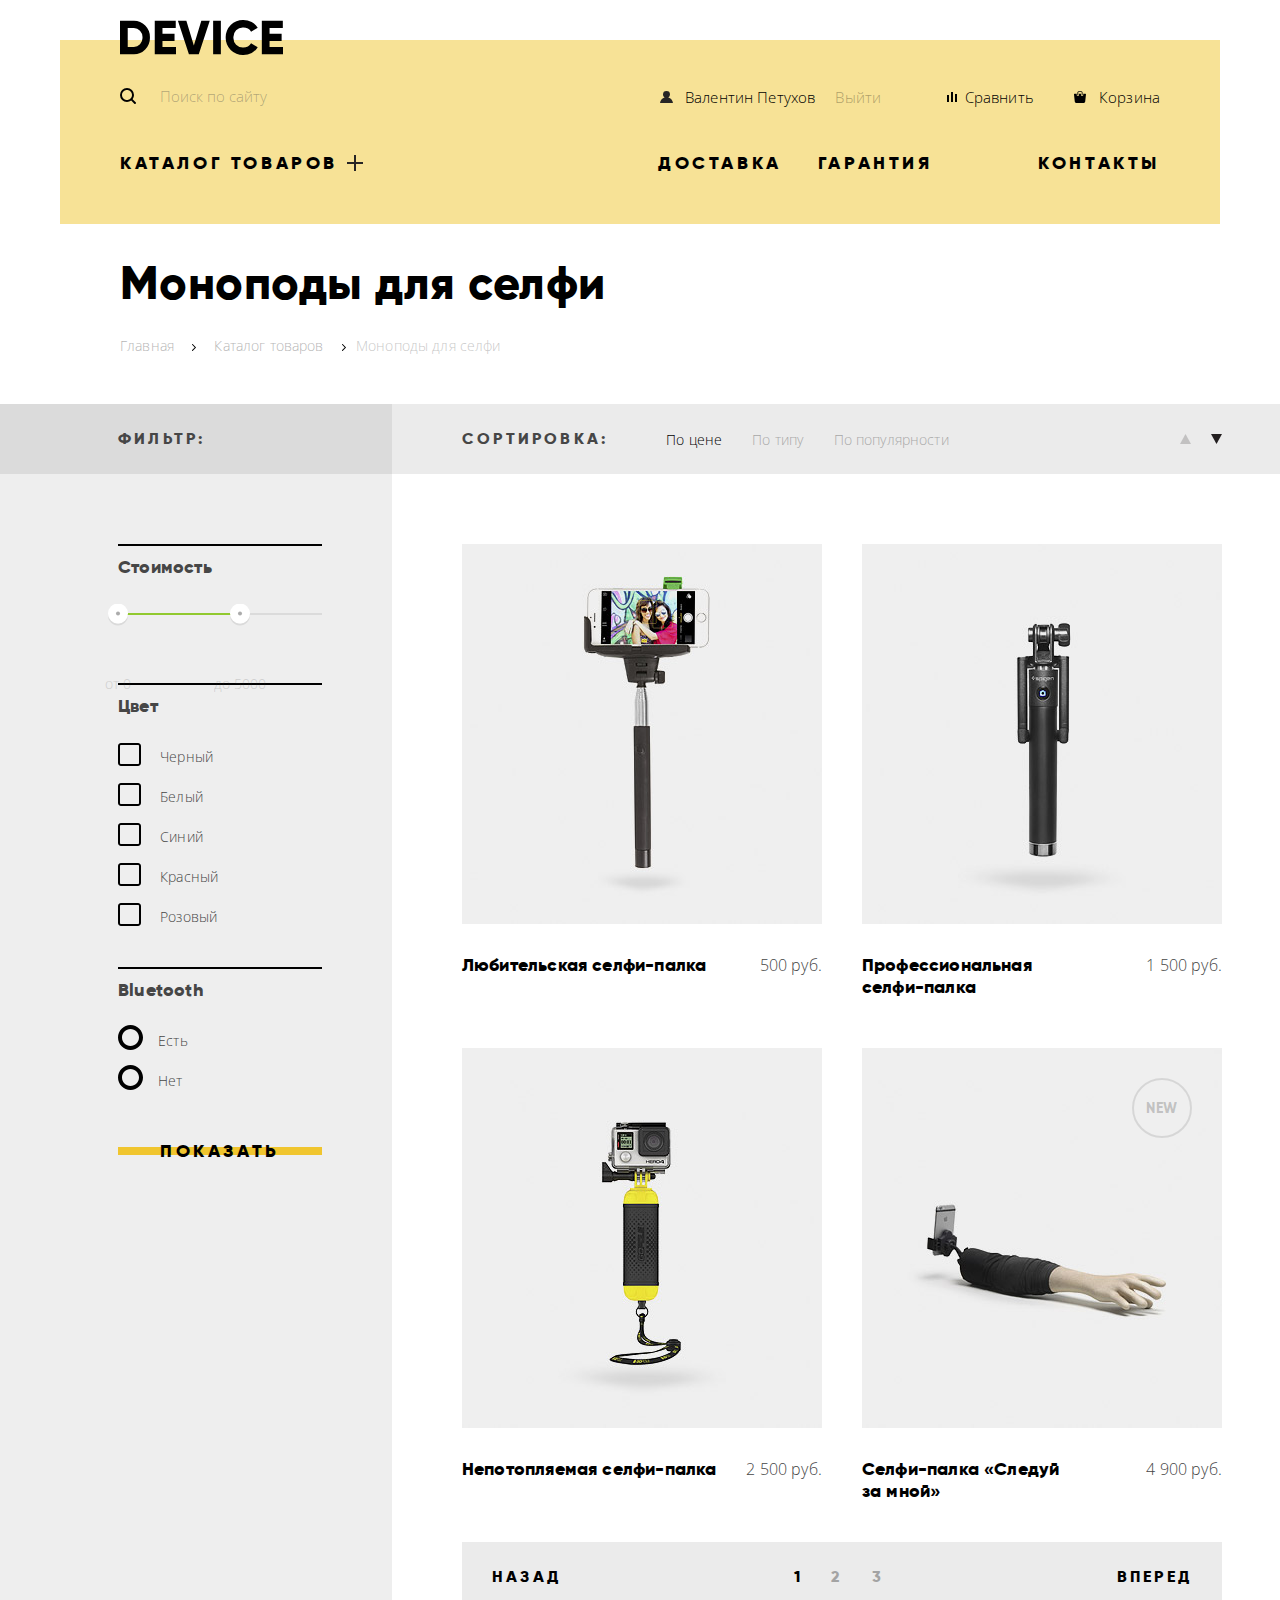
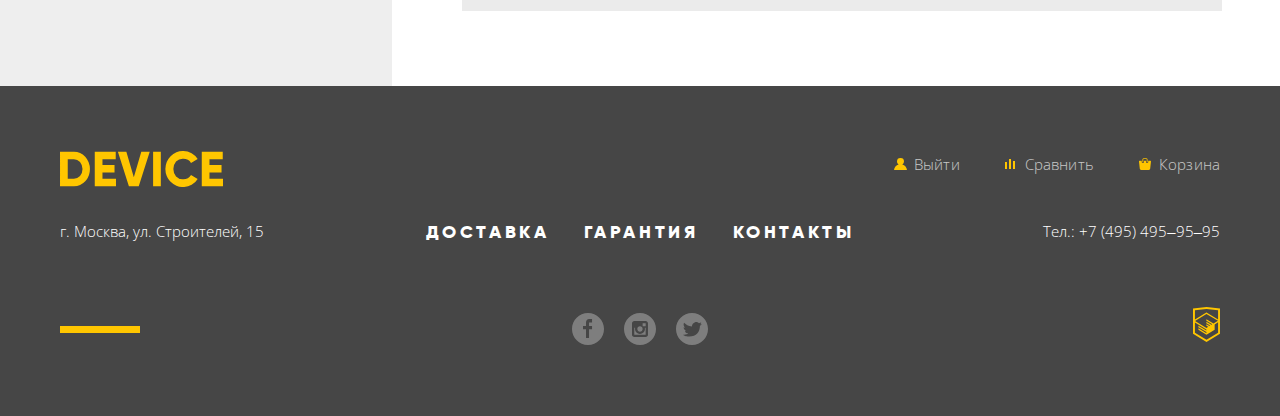
==== commit 27cb7696: "Введение в JavaScript" ====
--- a/inner.html
+++ b/inner.html
@@ -327,5 +327,7 @@
       </div>
     </div>
   </footer>
+
+  <script type="text/javascript" src="js/script.min.js"></script>
 </body>
 </html>
--- a/css/style.min.css
+++ b/css/style.min.css
@@ -1 +1 @@
-@font-face{font-family:'Gilroy';src:local('Gilroy'),url(../fonts/gilroylight.woff2) format('woff2'),url(../fonts/gilroylight.woff) format('woff'),url(../fonts/gilroylight.ttf) format('truetype');font-weight:300;font-style:normal}@font-face{font-family:'Gilroy';src:local('Gilroy'),url(../fonts/gilroyextrabold.woff2) format('woff2'),url(../fonts/gilroyextrabold.woff) format('woff'),url(../fonts/gilroyextrabold.ttf) format('truetype');font-weight:700;font-style:normal}body{color:#464646;font:300 15px/30px 'Open Sans','Arial',sans-serif;letter-spacing:.01em;min-height:100%;-webkit-box-orient:vertical;-webkit-box-direction:normal;-ms-flex-direction:column;flex-direction:column}a{text-decoration:none}.main-about-us h2,.main-contacts h2,.page-title,.services-list h3,.slider-item-title{font-weight:700;font-size:47px;line-height:normal;font-family:'Gilroy','Arial',sans-serif;letter-spacing:.01em;color:#000}.catalog-inner-list h4,.category-products-list h3{color:#000;font-size:18px;font-weight:700;font-family:'Gilroy','Arial',sans-serif;letter-spacing:.01em}.filters h3,.sorting h3{font:700 16px 'Gilroy','Arial',sans-serif;text-transform:uppercase;letter-spacing:.2em}.main-header,.main-header-row-top,body{display:-webkit-box;display:-ms-flexbox;display:flex}.main-header{position:relative;height:300px;margin-top:40px;padding:0 60px 40px;background-color:#f7e296;-webkit-box-orient:vertical;-webkit-box-direction:normal;-ms-flex-direction:column;flex-direction:column}.main-header.inner-page-header{height:auto}.main-header-row-top{-webkit-box-orient:horizontal;-webkit-box-direction:reverse;-ms-flex-direction:row-reverse;flex-direction:row-reverse;-webkit-box-pack:justify;-ms-flex-pack:justify;justify-content:space-between;-webkit-box-ordinal-group:3;-ms-flex-order:2;order:2;margin-bottom:20px}.main-header-row-bottom{-webkit-box-ordinal-group:4;-ms-flex-order:3;order:3}.main-footer,main{-ms-flex-negative:0;flex-shrink:0}.main-footer{padding:60px 0 65px}main{-webkit-box-flex:1;-ms-flex-positive:1;flex-grow:1;min-width:1200px}.inner-page{padding-top:30px}.page-title{margin-top:0;margin-bottom:15px;margin-left:60px}.header-logo{margin-top:-20px;margin-bottom:17px}.header-logo img{display:block}.main-navigation ul{margin:0;list-style:none}.main-navigation>ul{display:-webkit-box;display:-ms-flexbox;display:flex;-ms-flex-wrap:wrap;flex-wrap:wrap;padding:0}.main-navigation>ul>li:first-child{width:520px}.main-navigation>ul>li:last-child{margin-left:auto}.main-navigation>ul>li:last-child a,.user-navigation>li:last-child a{padding-right:0}.main-navigation .catalog-link{display:inline-block;padding:10px 150px 10px 0;background-image:url(../img/plus.svg);background-position:center right 125px;background-repeat:no-repeat;background-size:16px}.catalog-link:focus+.main-navigation-catalog,.catalog-link:hover+.main-navigation-catalog{display:-webkit-box;display:-ms-flexbox;display:flex}.main-navigation a{display:inline-block;padding:10px 18px;vertical-align:middle;font:700 18px 'Gilroy','Arial',sans-serif;letter-spacing:.2em;text-transform:uppercase;color:#000}.main-navigation a:focus,.main-navigation a:hover{opacity:.6}.main-navigation a:focus{outline:0}.main-navigation a:active{opacity:.3}.main-navigation-catalog{-webkit-box-pack:justify;-ms-flex-pack:justify;justify-content:space-between;position:absolute;left:0;z-index:2;display:none;width:100%;min-height:154px;padding:11px 60px;background-color:#f7e296}.main-navigation-catalog:hover{display:-webkit-box;display:-ms-flexbox;display:flex}.category-products-list li,.main-navigation-catalog li{-webkit-box-flex:0;-ms-flex:0 0 160px;flex:0 0 160px}.main-navigation-catalog li:first-child,.main-navigation-catalog li:last-child{-ms-flex-preferred-size:200px;flex-basis:200px}.main-navigation-catalog li:not(:last-child){margin-right:40px}.main-navigation-catalog a{display:block;padding:0;font:300 15px/36px 'Open Sans','Arial',sans-serif;letter-spacing:.01em;text-transform:none;color:#000}.main-navigation-catalog a:focus,.main-navigation-catalog a:hover{opacity:.6}.main-navigation-catalog a:active{opacity:.3}.user-navigation{display:-webkit-box;display:-ms-flexbox;display:flex;-webkit-box-align:center;-ms-flex-align:center;align-items:center;-ms-flex-wrap:wrap;flex-wrap:wrap;-ms-flex-negative:0;flex-shrink:0;width:510px;margin:0;padding:0;list-style:none}.user-navigation a{display:inline-block;padding:0 10px 0 35px;vertical-align:middle;line-height:36px;color:#000}.user-navigation a:focus,.user-navigation a:hover{opacity:.6}.user-navigation a:focus{outline:0}.btn-search:active span,.category-products-list a:active .products-list-image::before,.category-products-list a:active h3,.user-navigation a:active{opacity:.3}.login-link a{background-position:center left 10px}.compare-link a,.login-link a{background-repeat:no-repeat}.card-link a,.profile-link a{background-position:center left 10px;background-repeat:no-repeat}.login-link a,.profile-link a{background-image:url(../img/user.svg);background-size:13px 12px}.compare-link a{background-image:url(../img/compare.svg);background-size:10px 10px;background-position:center left 17px}.card-link,.compare-link{margin-left:20px}.user-navigation .login-link,.user-navigation .logout-link{margin-right:auto}.card-link a{background-image:url(../img/cart.svg);background-size:12px 12px}.logout-link a{padding-left:10px;opacity:.3}.header-search{display:-webkit-box;display:-ms-flexbox;display:flex;width:440px}.header-search input[type=text]{-webkit-box-flex:1;-ms-flex-positive:1;flex-grow:1;padding:5px 40px;font:inherit;line-height:36px;color:#000;background-color:transparent;background-image:url(../img/search.svg);background-position:center left;background-repeat:no-repeat;background-size:16px;border-bottom:2px solid transparent}.header-search input[type=text]:hover{background-color:transparent}.header-search input[type=text]:focus{background-color:transparent;-webkit-box-shadow:none;box-shadow:none;border-color:#000}.header-search input[type=text]+.btn-search{display:inline-block;vertical-align:middle;visibility:hidden}.catalog-inner-header:focus+.catalog-inner-image-wrapper>.catalog-inner-wrapper-button,.catalog-inner-header:hover+.catalog-inner-image-wrapper>.catalog-inner-wrapper-button,.catalog-inner-image-wrapper:focus .catalog-inner-wrapper-button,.catalog-inner-image-wrapper:hover .catalog-inner-wrapper-button,.header-search input[type=text]+.btn-search:focus,.header-search input[type=text]+.btn-search:hover,.header-search input[type=text]:focus+.btn-search{visibility:visible}.header-search input::-webkit-input-placeholder{color:rgba(0,0,0,.3)}.header-search input:-ms-input-placeholder{color:rgba(0,0,0,.3)}.header-search input::placeholder,.header-search input:placeholder{color:rgba(0,0,0,.3)}.header-search input:hover::-webkit-input-placeholder{color:rgba(0,0,0,.6)}.header-search input:hover:-ms-input-placeholder{color:rgba(0,0,0,.6)}.header-search input:hover::placeholder,.header-search input:hover:placeholder{color:rgba(0,0,0,.6)}.btn-search{padding:5px 20px;font:inherit;line-height:36px;color:#000;background-color:transparent;border:2px solid #000;cursor:pointer}.btn-search:focus,.btn-search:hover{color:#fff;background-color:#000}.btn-search:focus,.category-products-list a:focus,.services-list-anchor a:focus{outline:0}.slider{margin-top:-35px;margin-bottom:80px;padding-bottom:35px;padding-right:60px}.slider,.slider-item{position:relative}.slider-item-wrapper{display:-webkit-box;display:-ms-flexbox;display:flex;-webkit-box-orient:vertical;-webkit-box-direction:normal;-ms-flex-direction:column;flex-direction:column;width:500px;min-height:400px;margin-left:auto}.slider-item-title{position:relative;max-width:500px;margin-bottom:16px}.slider-item-table{display:block;width:500px;max-height:90px;overflow:hidden}.slider-item-table tbody{display:-webkit-box;display:-ms-flexbox;display:flex;-webkit-box-align:start;-ms-flex-align:start;align-items:flex-start}.category-products-list a,.slider-item-table tr{display:-webkit-box;display:-ms-flexbox;display:flex;-webkit-box-orient:vertical;-webkit-box-direction:reverse;-ms-flex-direction:column-reverse;flex-direction:column-reverse}.slider-item-table td{padding:0}.slider-item-table tr:not(:last-child){-ms-flex-negative:0;flex-shrink:0;margin-right:20px}.slider-item-table tr:first-child{-webkit-box-flex:0;-ms-flex:0 0 140px;flex:0 0 140px}.slider-item-table tr:nth-child(2){-webkit-box-flex:0;-ms-flex:0 0 120px;flex:0 0 120px}.slider-item-table tr:last-child{-webkit-box-flex:1;-ms-flex-positive:1;flex-grow:1}.slider-item-image{position:absolute;top:-75px;left:0;max-width:565px;width:100%;margin:0;text-align:center}.slider-item-image img{max-height:495px;-o-object-fit:contain;object-fit:contain;-o-object-position:center;object-position:center}.slider-item-text{margin-top:0;margin-bottom:42px}.slider-item-button{margin:auto 0 55px}.slider-item-table td:last-child{margin-bottom:10px}.slider-item-number{position:absolute;top:-90px;right:-12px;font:700 179.2px/179.2px 'Gilroy','Arial',sans-serif;letter-spacing:.01em;color:#fff}.slider-item td:first-child{font-size:13px;line-height:20px;letter-spacing:.01em}.slider-item td:nth-child(2){font:300 36px 'Gilroy','Arial',sans-serif}.category-products{margin-bottom:152px}.category-products-list{display:-webkit-box;display:-ms-flexbox;display:flex;-webkit-box-pack:justify;-ms-flex-pack:justify;justify-content:space-between;-ms-flex-wrap:wrap;flex-wrap:wrap;margin:0;padding:0;list-style:none;line-height:normal}.category-products-list li{margin-right:20px;margin-left:20px;margin-bottom:30px}.category-products-list li:nth-child(6n+1){margin-left:0}.category-products-list li:nth-child(6n){margin-right:0}.catalog-inner-header h4,.category-products-list h3{margin:0}.products-list-image{position:relative;width:160px;height:160px;margin-bottom:32px;background-color:#f7e296}.products-list-image::before{content:'';position:absolute;top:0;left:0;display:block;width:100%;height:100%;background:center no-repeat}.image-virtual::before{background-image:url(../img/popular-1.svg)}.image-monopode::before{background-image:url(../img/popular-2.svg);background-position:bottom}.image-action-camera::before{background-image:url(../img/popular-3.svg)}.image-fitness-brace::before{background-image:url(../img/popular-4.svg)}.image-smart-watch::before{background-image:url(../img/popular-5.svg)}.image-quadrupter::before{background-image:url(../img/popular-6.svg)}.category-products-list a:focus .products-list-image,.category-products-list a:hover .products-list-image{background-color:#f0c52e}.services{margin-bottom:95px;padding:12px 0 70px;background-color:#e5e5e5}.services-list-anchor,.services-wrapper{display:-webkit-box;display:-ms-flexbox;display:flex}.services-wrapper{margin-top:-110px}.services-list-anchor{-webkit-box-flex:0;-ms-flex:0 0 284px;flex:0 0 284px;-webkit-box-orient:vertical;-webkit-box-direction:normal;-ms-flex-direction:column;flex-direction:column;-webkit-box-pack:start;-ms-flex-pack:start;justify-content:flex-start;margin:0;padding:80px 0 68px;list-style:none;border-right:7px solid #000}.services-list-anchor a{position:relative;display:inline-block;width:100%;padding-top:9px;padding-bottom:9px;vertical-align:middle;font:700 18px 'Gilroy','Arial',sans-serif;letter-spacing:.2em;text-transform:uppercase;text-align:left;color:#000}.services-list-anchor span{position:relative;display:block;width:160px;text-align:center}.services-list-anchor a::before{content:'';position:absolute;top:50%;left:0;display:block;width:160px;height:8px;background-color:#f0c52e;-webkit-transform:translateY(-50%);-ms-transform:translateY(-50%);transform:translateY(-50%);-webkit-transition:height .2s ease-in-out;-o-transition:height .2s ease-in-out;transition:height .2s ease-in-out}.button:focus::before,.button:hover::before,.services-list-anchor a:focus::before,.services-list-anchor a:hover::before{height:100%}.services-list-anchor a:active,.services-list-anchor-current a{color:#f7e184}.services-list-anchor a:active::before,.services-list-anchor-current a::before{width:100%;height:100%;background-color:#000}.services-list{-webkit-box-flex:1;-ms-flex-positive:1;flex-grow:1;margin:0;padding-left:120px;list-style:none}.services-list li{position:relative;margin-top:66px}.services-list-anchor li:not(:last-child){margin-bottom:25px}.services-list h3{width:480px;margin-top:0;margin-bottom:28px}.services-list p{width:480px;margin:0}.services-list-image{position:absolute;right:65px;bottom:-6px;width:300px;height:100%;background-position:center;background-repeat:no-repeat}.image-delivery{width:136px;height:164px;background-image:url(../img/delivery.svg)}.image-guarantee{width:171px;height:194px;background-image:url(../img/warranty.svg)}.image-credit{width:156px;height:186px;background-image:url(../img/credit.svg)}.brands{margin-bottom:84px}.brands-list{display:-webkit-box;display:-ms-flexbox;display:flex;-webkit-box-pack:justify;-ms-flex-pack:justify;justify-content:space-between;-ms-flex-wrap:wrap;flex-wrap:wrap;margin:0;padding:0;list-style:none}.brands-list li:first-child{margin-left:10px}.brands-list li:last-child{margin-right:10px}.brands-list svg{background-position:center;background-repeat:no-repeat;background-size:100%;opacity:.2;-webkit-transition:all .4s ease-in-out;-o-transition:all .4s ease-in-out;transition:all .4s ease-in-out}.brand-dji svg{background-image:url(../img/brand-dji.png)}.brand-sp-gadgets svg{background-image:url(../img/brand-sp-gadgets.png)}.brand-go-pro svg{background-image:url(../img/brand-go-pro.png)}.brand-vive svg{background-image:url(../img/brand-vive.png)}.brands-list a:focus svg,.brands-list a:hover svg,.footer-user-navigation a:focus span,.footer-user-navigation a:hover span{opacity:1}.brands-list a:focus image,.brands-list a:hover image{opacity:0}.brands-list a:focus{outline:0}.main-bottom-wrapper{display:-webkit-box;display:-ms-flexbox;display:flex;margin-bottom:81px}.main-about-us strong{font:700 16px/40px 'Gilroy','Arial',sans-serif;letter-spacing:0;color:#000}.main-about-us{-webkit-box-flex:0;-ms-flex:0 0 560px;flex:0 0 560px;margin-right:40px}.main-about-us p{margin:30px 0;letter-spacing:0}.main-about-us .button{padding-left:22px;padding-right:22px}.about-us-column{display:-webkit-box;display:-ms-flexbox;display:flex;-webkit-box-orient:vertical;-webkit-box-direction:normal;-ms-flex-direction:column;flex-direction:column;-webkit-box-pack:justify;-ms-flex-pack:justify;justify-content:space-between;margin-bottom:55px;min-height:245px}.main-contacts{-webkit-box-flex:0;-ms-flex:0 0 560px;flex:0 0 560px}.main-contacts iframe,.map-modal iframe{border:0}.main-contacts p{margin:40px 0;letter-spacing:0}.main-about-us :first-child,.main-contacts :first-child{margin-top:0}.main-about-us :last-child,.main-contacts :last-child{margin-bottom:0}.main-contacts .main-contacts-map{margin-bottom:58px}.main-footer{min-width:1200px;color:#fff;background-color:#464646}.main-footer-top{-webkit-box-align:start;-ms-flex-align:start;align-items:flex-start;margin-bottom:20px}.main-footer-bottom,.main-footer-middle,.main-footer-top{display:-webkit-box;display:-ms-flexbox;display:flex;-webkit-box-pack:justify;-ms-flex-pack:justify;justify-content:space-between}.main-footer-middle{margin-bottom:60px;-webkit-box-align:start;-ms-flex-align:start;align-items:flex-start}.main-footer-bottom{-webkit-box-align:center;-ms-flex-align:center;align-items:center}.main-footer-bottom::before{-ms-flex-negative:0;flex-shrink:0;content:'';display:block;width:80px;height:7px;background-color:#ffc600}.main-footer a{color:#fff}.footer-logo{margin:5px 0 0}.footer-logo a:focus,.footer-logo a:hover,.footer-user-navigation a:focus::after,.footer-user-navigation a:hover::after{opacity:.6}.footer-logo a:focus{outline:0}.footer-logo a:active,.footer-user-navigation a:active span,.footer-user-navigation a:active::after{opacity:.3}.footer-user-navigation{display:-webkit-box;display:-ms-flexbox;display:flex;margin:0;padding:0;list-style:none}.footer-user-navigation a{display:inline-block;padding:0 10px 0 35px;vertical-align:middle;line-height:36px;background:0 0;opacity:1}.footer-user-navigation span{opacity:.7}.footer-user-navigation a:focus{outline:0}.footer-user-navigation li{position:relative}.footer-user-navigation a::after{content:'';position:absolute;top:50%;left:15px;-webkit-transform:translateY(-50%);-ms-transform:translateY(-50%);transform:translateY(-50%);display:block;background-position:center;background-repeat:no-repeat}.footer-user-navigation .login-link a::after,.footer-user-navigation .logout-link a::after{width:13px;height:12px;background-image:url(../img/user-yellow.svg);background-size:13px 12px}.footer-user-navigation .compare-link a::after{width:10px;height:10px;background-image:url(../img/compare-yellow.svg);background-size:10px 10px}.footer-user-navigation .card-link a::after{width:12px;height:12px;background-image:url(../img/cart-yellow.svg);background-size:12px 12px}.footer-user-navigation>li:last-child a{padding-right:0}.footer-main-navigation{-webkit-box-flex:1;-ms-flex:1 0 50%;flex:1 0 50%;-webkit-box-ordinal-group:3;-ms-flex-order:2;order:2;margin:0;padding:0;list-style:none;text-align:center}.footer-main-navigation li{display:inline-block;vertical-align:middle}.footer-main-navigation a{padding:10px 15px;font:700 18px 'Gilroy','Arial',sans-serif;letter-spacing:.2em;text-transform:uppercase}.footer-main-navigation a:focus,.footer-main-navigation a:hover{opacity:.6}.footer-main-navigation a:focus{outline:0}.footer-main-navigation a:active{opacity:.3}.footer-social-list{-webkit-box-flex:0;-ms-flex:0 0 50%;flex:0 0 50%;-webkit-box-align:center;-ms-flex-align:center;align-items:center;margin:0;padding:0;list-style:none;line-height:1;text-align:center}.footer-social-list li{display:inline-block;vertical-align:middle;line-height:1}.footer-social-list li:not(:last-child){margin-right:20px}.footer-social-list a{display:block;width:32px;height:32px;background:center no-repeat;opacity:.3}.footer-social-list a:focus,.footer-social-list a:hover{opacity:.6}.footer-social-list a:focus{outline:0}.footer-social-list a:active{opacity:.1}.facebook-link a{background-image:url(../img/fb.svg)}.instagram-link a{background-image:url(../img/instagram.svg)}.twitter-link a{background-image:url(../img/twitter.svg)}.footer-address,.footer-phone{margin:0;letter-spacing:0;-webkit-box-flex:0;-ms-flex:0 0 25%;flex:0 0 25%}.footer-phone{-webkit-box-ordinal-group:4;-ms-flex-order:3;order:3;text-align:right}.footer-phone a:focus,.footer-phone a:hover{text-decoration:underline}.footer-phone a:focus{outline:0}.footer-copyright{-webkit-box-flex:0;-ms-flex:0 0 80px;flex:0 0 80px;margin:0;text-align:right}.footer-copyright a:focus,.footer-copyright a:hover{opacity:.6}.footer-copyright a:focus{outline:0}.footer-copyright a:active{opacity:.3}.message-modal label{font:700 18px/18px 'Gilroy','Arial',sans-serif;letter-spacing:0}.breadcrumbs{margin:0 0 40px 60px;padding:0;list-style:none;font-weight:300;font-size:14px;line-height:36px}.breadcrumbs li{display:inline-block;vertical-align:middle}.breadcrumbs li:last-child{opacity:.3}.breadcrumbs li:not(:last-child)::after{content:'';display:inline-block;width:4px;height:7px;padding:0 8px;vertical-align:middle;background:url(../img/nav-arrow.svg) center no-repeat;background-size:4px 7px}.breadcrumbs a{padding:8px;color:#000;opacity:.3}.breadcrumbs li:first-child a{padding-left:0}.breadcrumbs a:focus,.breadcrumbs a:hover{opacity:.6}.breadcrumbs a:focus{outline:0}.breadcrumbs a:active{opacity:.1}.inner-wrapper{display:-webkit-box;display:-ms-flexbox;display:flex}.catalog-inner-wrapper{-webkit-box-flex:0;-ms-flex:0 0 850px;flex:0 0 850px}.filter-left-wrapper,.filter-right-wrapper{-webkit-box-flex:1;-ms-flex-positive:1;flex-grow:1}.filter-left-wrapper,.filters{background-color:#eee}.filter-left-wrapper::before,.filter-right-wrapper::before{content:'';display:block;padding:25px 0;height:20px;background-color:rgba(0,0,0,.08);-webkit-box-sizing:content-box;box-sizing:content-box}.filters{-webkit-box-flex:0;-ms-flex:0 0 350px;flex:0 0 350px}.filters h3{margin:0;padding:25px 70px 25px 80px;line-height:20px;background-color:rgba(0,0,0,.08)}.filters form{padding:70px 70px 0 80px}.filters fieldset{margin:0 0 40px;padding:0;border:0}.filters legend{width:100%;margin-bottom:15px;padding-top:10px;font:700 18px 'Gilroy','Arial',sans-serif;letter-spacing:.01em;border-top:2px solid #000}.filters label{font-size:14px;line-height:40px}.filters-price label{line-height:22px;letter-spacing:0;opacity:.2}.filters-bluetooth ul,.filters-color ul{margin:0;padding:0;list-style:none}.range-filters,.scale{position:relative;width:100%}.range-filters{padding-top:20px;height:50px}.scale{height:2px;background-color:#dbdbdb}.scale .bar{position:absolute;height:2px;background-color:#91c92f}.toogle{position:absolute;top:11px;width:20px;height:22px;background:url(../img/filter-button.svg) center no-repeat;background-size:cover;-webkit-transform:translateX(-50%);-ms-transform:translateX(-50%);transform:translateX(-50%)}.toogle:active{-webkit-transform:translateX(-50%) scale(1.1);-ms-transform:translateX(-50%) scale(1.1);transform:translateX(-50%) scale(1.1)}.button span,.filters-price{position:relative}#filters-prices-from:not(:disabled)~.range-filters .toggle-min,#filters-prices-to:not(:disabled)~.range-filters .toggle-max,.filters-bluetooth input:not(:disabled)+label,.filters-color input:not(:disabled)+label{cursor:pointer}.range-filters-label{position:absolute;top:80px;-webkit-transform:translateX(-50%);-ms-transform:translateX(-50%);transform:translateX(-50%)}.filters .filters-bluetooth,.filters .filters-color{margin-bottom:30px}.filters-bluetooth legend,.filters-color legend{margin-bottom:20px}.filters-bluetooth label,.filters-color label,.sorting-list li{display:inline-block;vertical-align:middle}.filters-color input[type=checkbox]+label::before{content:'';display:inline-block;width:27px;height:23px;margin-right:15px;vertical-align:text-bottom;background:url(../img/checkbox-off.svg) center left no-repeat}.filters-color input+label:hover::before,.filters-color input:focus+label::before{opacity:.6}.filters-color input[type=checkbox]:active+label::before{background-image:url(../img/checkbox-on.svg)}.filters-color input[type=checkbox]:checked+label::before{background-image:url(../img/checkbox-on.svg)}.filters-color input[type=checkbox]:checked+label:active::before{background-image:url(../img/checkbox-off.svg)}.filters-bluetooth input[type=radio]+label::before{content:'';display:inline-block;width:25px;height:25px;margin-right:15px;vertical-align:text-bottom;background:url(../img/radio-off.svg) center left no-repeat}.filters-bluetooth input[type=radio]:active+label::before{background-image:url(../img/radio-on.svg)}.filters-bluetooth input[type=radio]:checked+label::before{background-image:url(../img/radio-on.svg)}.catalog-inner-header:focus,.catalog-inner-header:hover,.filters-bluetooth input+label:hover::before,.filters-bluetooth input:focus+label::before,.sorting-list a:focus,.sorting-list a:hover{opacity:.6}.filters-bluetooth input[type=radio]:checked+label:active::before{background-image:url(../img/radio-off.svg)}.sorting{display:-webkit-box;display:-ms-flexbox;display:flex;-webkit-box-align:start;-ms-flex-align:start;align-items:flex-start;position:relative;padding-right:20px;padding-left:70px;background-color:rgba(0,0,0,.08)}.sorting h3,.sorting-list{margin:0;padding:25px 0;line-height:20px}.sorting-list{margin:0 0 0 45px;list-style:none;font-size:14px;line-height:18px}.sorting-list a{padding:8px 13px;color:#000;opacity:.3}.sorting-direction-current a,.sorting-list-current a{opacity:1}.sorting-list a:focus{outline:0}.sorting-direction a:active,.sorting-list a:active{opacity:1}.sorting-direction{-ms-flex-negative:0;flex-shrink:0;margin:0 0 0 auto;padding:17px 0;list-style:none}.direction-dir,.direction-dir a{display:inline-block;vertical-align:middle}.direction-dir a{width:17px;height:30px;background-position:center;background-repeat:no-repeat}.direction-dir-up a{margin-right:7px;background-image:url(../img/icon-up-dir.svg)}.direction-dir-down a{background-image:url(../img/icon-down-dir.svg);background-position:center right}.sorting-direction a{opacity:.2}.sorting-direction a:focus,.sorting-direction a[href]:hover{opacity:.4}.catalog-inner-header:focus,.sorting-direction a:focus{outline:0}.direction-current a,.sorting-direction a[href]:active{opacity:1}.catalog-inner{padding:70px 20px 75px 70px}.catalog-inner-list,.catalog-inner-list li{display:-webkit-box;display:-ms-flexbox;display:flex;-webkit-box-pack:justify;-ms-flex-pack:justify;justify-content:space-between;-ms-flex-wrap:wrap;flex-wrap:wrap}.catalog-inner-list{margin:0;padding:0;list-style:none}.catalog-inner-list li{-webkit-box-flex:0;-ms-flex:0 0 360px;flex:0 0 360px;-webkit-box-align:start;-ms-flex-align:start;align-items:flex-start;-ms-flex-line-pack:start;align-content:flex-start;position:relative;margin-bottom:50px}.catalog-inner-header,.catalog-inner-price{-webkit-box-ordinal-group:3;-ms-flex-order:2;order:2;max-width:260px;margin:0;line-height:normal}.button:active span,.catalog-inner-header:active,.catalog-inner-pagination a.pagination-forwback-link:active span{opacity:.3}.catalog-inner-price{-webkit-box-ordinal-group:4;-ms-flex-order:3;order:3;max-width:100px;font-size:16px}.catalog-inner-image{position:relative;width:360px;height:380px;margin-top:0;margin-bottom:30px}.catalog-inner-image p{margin:0;background-color:#eee}.catalog-inner-image img{display:block}.catalog-inner-header:focus+.catalog-inner-image-wrapper img,.catalog-inner-header:hover+.catalog-inner-image-wrapper img,.catalog-inner-image-wrapper:focus img,.catalog-inner-image-wrapper:hover img{opacity:.7}.catalog-inner-image-wrapper:focus{outline:0}.catalog-item-label{position:absolute;top:30px;right:30px;display:-webkit-inline-box;display:-ms-inline-flexbox;display:inline-flex;-webkit-box-align:center;-ms-flex-align:center;align-items:center;-webkit-box-pack:center;-ms-flex-pack:center;justify-content:center;width:60px;height:60px;font-weight:700;font-size:14px;font-family:'Gilroy','Arial',sans-serif;line-height:normal;text-transform:uppercase;letter-spacing:.05em;color:rgba(0,0,0,.2);border:2px solid rgba(0,0,0,.1);border-radius:50%}.catalog-inner-wrapper-button{position:absolute;top:170px;text-align:center;visibility:hidden}.catalog-inner-wrapper-button:hover{visibility:visible}.btn-compare{font:inherit;font-size:13px;line-height:36px;letter-spacing:.01em;background-color:transparent;border:0;opacity:.5;cursor:pointer}.btn-compare:focus,.btn-compare:hover{opacity:1}.btn-compare:focus,.catalog-inner-pagination a:focus{outline:0}.btn-compare:active{opacity:.2}.catalog-inner-pagination{display:-webkit-box;display:-ms-flexbox;display:flex;-webkit-box-pack:justify;-ms-flex-pack:justify;justify-content:space-between;margin-top:-10px;background-color:rgba(0,0,0,.08)}.catalog-inner-pagination a{display:block;font:700 16px 'Gilroy','Arial',sans-serif;text-transform:uppercase;letter-spacing:.2em;color:#000;opacity:.3}.inner-pagination-list-current a{opacity:1}.catalog-inner-pagination li:not(.inner-pagination-list-current) a:focus,.catalog-inner-pagination li:not(.inner-pagination-list-current) a:hover{opacity:.6}.catalog-inner-pagination li:not(.inner-pagination-list-current) a:active{opacity:1}.inner-pagination-list{margin:0;padding:0;list-style:none}.inner-pagination-list li{display:inline-block;vertical-align:middle}.inner-pagination-list a{padding:25px 12px}.catalog-inner-pagination a.pagination-forwback-link{padding:25px 30px;opacity:1}.catalog-inner-pagination a.pagination-forwback-link:focus,.catalog-inner-pagination a.pagination-forwback-link:hover{background-color:#d9d9d9}.message-modal{width:960px;padding:90px 100px 70px;-webkit-box-shadow:0 10px 20px 0 rgba(0,0,0,.2),0 20px 40px 0 rgba(0,0,0,.75);box-shadow:0 10px 20px 0 rgba(0,0,0,.2),0 20px 40px 0 rgba(0,0,0,.75)}.modal-contacts-wrapper{display:-webkit-box;display:-ms-flexbox;display:flex;-webkit-box-pack:justify;-ms-flex-pack:justify;justify-content:space-between}.modal-contacts-wrapper input{width:100%}.message-modal-text textarea{width:100%;height:50%;resize:vertical}.message-modal-email,.message-modal-name{-webkit-box-flex:0;-ms-flex:0 0 360px;flex:0 0 360px;margin:0 0 32px}.message-modal-text{margin:0 0 50px}.map-modal{height:559px;-webkit-box-shadow:0 10px 20px 0 rgba(0,0,0,.2);box-shadow:0 10px 20px 0 rgba(0,0,0,.2)}.button{position:relative;display:inline-block;padding:5px 42px;vertical-align:middle;font:inherit;font-weight:700;font-size:18px;font-family:'Gilroy','Arial',sans-serif;letter-spacing:.2em;text-transform:uppercase;text-align:center;color:#000;background-color:transparent;border:0;cursor:pointer}.button::before{content:'';position:absolute;top:50%;left:0;right:0;display:block;height:8px;background-color:#f0c52e;-webkit-transform:translateY(-50%);-ms-transform:translateY(-50%);transform:translateY(-50%);-webkit-transition:height .2s ease-in-out;-o-transition:height .2s ease-in-out;transition:height .2s ease-in-out}.header-logo a:focus,.header-logo a:hover{opacity:.6}.button:focus,.header-logo a:focus{outline:0}.header-logo a:active{opacity:.3}.modal{position:fixed;top:50%;left:50%;z-index:2;margin:0 auto;-webkit-transform:translate(-50%,-50%);-ms-transform:translate(-50%,-50%);transform:translate(-50%,-50%);background-color:#fff}.modal .modal-close{position:absolute;top:26px;right:20px}.modal-close{width:55px;height:55px;background:url(../img/modal-close.svg) center no-repeat;border:0;opacity:.5;cursor:pointer}.modal-close:focus,.modal-close:hover{opacity:1}.modal-close:focus{outline:0}.modal-close:active{opacity:.3}.slider-control{position:absolute;right:83px;bottom:168px;z-index:1}.slider-control label{display:inline-block;width:12px;height:12px;vertical-align:middle;background:url(../img/slider-button-empty.svg) center no-repeat;background-size:cover;cursor:pointer}.slider-control label:not(:last-child){margin-right:17px}#slider-control-01:checked~.slider-control label[for=slider-control-01],#slider-control-02:checked~.slider-control label[for=slider-control-02],#slider-control-03:checked~.slider-control label[for=slider-control-03]{background-image:url(../img/slider-button.svg)}input[type=email],input[type=password],input[type=text],textarea{padding:17px 20px;font:14px/18px 'Open Sans','Arial',sans-serif;color:#464646;background-color:rgba(229,229,229,.5);border:0}input[type=email]:hover,input[type=password]:hover,input[type=text]:hover,textarea:hover{background-color:rgba(229,229,229,.8)}input[type=email]:focus,input[type=password]:focus,input[type=text]:focus,textarea:focus{background-color:#fff;-webkit-box-shadow:inset 0 0 0 3px #f0c52e;box-shadow:inset 0 0 0 3px #f0c52e;outline:0}input[type=email]:invalid,input[type=password]:invalid,input[type=text]:invalid,textarea:invalid{background-color:rgba(237,181,181,.5)}input[type=email]::-webkit-input-placeholder,input[type=password]::-webkit-input-placeholder,input[type=text]::-webkit-input-placeholder,textarea::-webkit-input-placeholder{color:rgba(70,70,70,.4)}input[type=email]:-moz-placeholder,input[type=email]::-moz-placeholder,input[type=password]:-moz-placeholder,input[type=password]::-moz-placeholder,input[type=text]:-moz-placeholder,input[type=text]::-moz-placeholder,textarea:-moz-placeholder,textarea::-moz-placeholder{color:rgba(70,70,70,.4)}input[type=email]:-ms-input-placeholder,input[type=password]:-ms-input-placeholder,input[type=text]:-ms-input-placeholder,textarea:-ms-input-placeholder{color:rgba(70,70,70,.4)}html{margin:0;padding:0;height:100%;-webkit-box-sizing:border-box;box-sizing:border-box}*,::after,::before{-webkit-box-sizing:inherit;box-sizing:inherit}img{max-width:100%;height:auto}.section-title{position:relative;margin-top:0;margin-bottom:40px;padding-top:45px}.section-title::before{content:'';position:absolute;top:0;left:0;display:block;width:80px;height:7px;background-color:#000}.custon-list-1{margin:0;padding:0;list-style:none}.custon-list-1>li{position:relative;padding-left:38px}.custon-list-1>li::before{content:'';position:absolute;top:50%;left:0;-webkit-transform:translateY(-50%);-ms-transform:translateY(-50%);transform:translateY(-50%);display:block;width:18px;height:18px;background:url(../img/list-style-circle.svg) center no-repeat;background-size:18px}.container{width:1200px;margin:0 auto;padding-right:20px;padding-left:20px}.visually-hidden{position:absolute;width:1px;height:1px;margin:-1px;border:0;padding:0;white-space:nowrap;-webkit-clip-path:inset(100%);clip-path:inset(100%);clip:rect(0 0 0 0);overflow:hidden}.hidden,[hidden]{display:none}
+@font-face{font-family:'Gilroy';src:local('Gilroy'),url(../fonts/gilroylight.woff2) format('woff2'),url(../fonts/gilroylight.woff) format('woff'),url(../fonts/gilroylight.ttf) format('truetype');font-weight:300;font-style:normal}@font-face{font-family:'Gilroy';src:local('Gilroy'),url(../fonts/gilroyextrabold.woff2) format('woff2'),url(../fonts/gilroyextrabold.woff) format('woff'),url(../fonts/gilroyextrabold.ttf) format('truetype');font-weight:700;font-style:normal}body{color:#464646;font:300 15px/30px 'Open Sans','Arial',sans-serif;letter-spacing:.01em;min-height:100%;-webkit-box-orient:vertical;-webkit-box-direction:normal;-ms-flex-direction:column;flex-direction:column}a{text-decoration:none}.main-about-us h2,.main-contacts h2,.page-title,.services-list h3,.slider-item-title{font-weight:700;font-size:47px;line-height:normal;font-family:'Gilroy','Arial',sans-serif;letter-spacing:.01em;color:#000}.catalog-inner-list h4,.category-products-list h3{color:#000;font-size:18px;font-weight:700;font-family:'Gilroy','Arial',sans-serif;letter-spacing:.01em}.filters h3,.sorting h3{font:700 16px 'Gilroy','Arial',sans-serif;text-transform:uppercase;letter-spacing:.2em}.main-header,.main-header-row-top,body{display:-webkit-box;display:-ms-flexbox;display:flex}.main-header{position:relative;height:300px;margin-top:40px;padding:0 60px 40px;background-color:#f7e296;-webkit-box-orient:vertical;-webkit-box-direction:normal;-ms-flex-direction:column;flex-direction:column}.main-header.inner-page-header{height:auto}.main-header-row-top{-webkit-box-orient:horizontal;-webkit-box-direction:reverse;-ms-flex-direction:row-reverse;flex-direction:row-reverse;-webkit-box-pack:justify;-ms-flex-pack:justify;justify-content:space-between;-webkit-box-ordinal-group:3;-ms-flex-order:2;order:2;margin-bottom:20px}.main-header-row-bottom{-webkit-box-ordinal-group:4;-ms-flex-order:3;order:3}.main-footer,main{-ms-flex-negative:0;flex-shrink:0}.main-footer{padding:60px 0 65px}main{-webkit-box-flex:1;-ms-flex-positive:1;flex-grow:1;min-width:1200px}.inner-page{padding-top:30px}.page-title{margin-top:0;margin-bottom:15px;margin-left:60px}.header-logo{margin-top:-20px;margin-bottom:17px}.header-logo img{display:block}.main-navigation ul{margin:0;list-style:none}.main-navigation>ul{display:-webkit-box;display:-ms-flexbox;display:flex;-ms-flex-wrap:wrap;flex-wrap:wrap;padding:0}.main-navigation>ul>li:first-child{width:520px}.main-navigation>ul>li:last-child{margin-left:auto}.main-navigation>ul>li:last-child a,.user-navigation>li:last-child a{padding-right:0}.main-navigation .catalog-link{display:inline-block;padding:10px 150px 10px 0;background-image:url(../img/plus.svg);background-position:center right 125px;background-repeat:no-repeat;background-size:16px}.catalog-link:focus+.main-navigation-catalog,.catalog-link:hover+.main-navigation-catalog{display:-webkit-box;display:-ms-flexbox;display:flex}.main-navigation a{display:inline-block;padding:10px 18px;vertical-align:middle;font:700 18px 'Gilroy','Arial',sans-serif;letter-spacing:.2em;text-transform:uppercase;color:#000}.main-navigation a:focus,.main-navigation a:hover{opacity:.6}.main-navigation a:focus{outline:0}.main-navigation a:active{opacity:.3}.main-navigation-catalog{-webkit-box-pack:justify;-ms-flex-pack:justify;justify-content:space-between;position:absolute;left:0;z-index:2;display:none;width:100%;min-height:154px;padding:11px 60px;background-color:#f7e296}.main-navigation-catalog:hover{display:-webkit-box;display:-ms-flexbox;display:flex}.category-products-list li,.main-navigation-catalog li{-webkit-box-flex:0;-ms-flex:0 0 160px;flex:0 0 160px}.main-navigation-catalog li:first-child,.main-navigation-catalog li:last-child{-ms-flex-preferred-size:200px;flex-basis:200px}.main-navigation-catalog li:not(:last-child){margin-right:40px}.main-navigation-catalog a{display:block;padding:0;font:300 15px/36px 'Open Sans','Arial',sans-serif;letter-spacing:.01em;text-transform:none;color:#000}.main-navigation-catalog a:focus,.main-navigation-catalog a:hover{opacity:.6}.main-navigation-catalog a:active{opacity:.3}.user-navigation{display:-webkit-box;display:-ms-flexbox;display:flex;-webkit-box-align:center;-ms-flex-align:center;align-items:center;-ms-flex-wrap:wrap;flex-wrap:wrap;-ms-flex-negative:0;flex-shrink:0;width:510px;margin:0;padding:0;list-style:none}.user-navigation a{display:inline-block;padding:0 10px 0 35px;vertical-align:middle;line-height:36px;color:#000}.user-navigation a:focus,.user-navigation a:hover{opacity:.6}.user-navigation a:focus{outline:0}.btn-search:active span,.category-products-list a:active .products-list-image::before,.category-products-list a:active h3,.user-navigation a:active{opacity:.3}.login-link a{background-position:center left 10px}.compare-link a,.login-link a{background-repeat:no-repeat}.card-link a,.profile-link a{background-position:center left 10px;background-repeat:no-repeat}.login-link a,.profile-link a{background-image:url(../img/user.svg);background-size:13px 12px}.compare-link a{background-image:url(../img/compare.svg);background-size:10px 10px;background-position:center left 17px}.card-link,.compare-link{margin-left:20px}.user-navigation .login-link,.user-navigation .logout-link{margin-right:auto}.card-link a{background-image:url(../img/cart.svg);background-size:12px 12px}.logout-link a{padding-left:10px;opacity:.3}.header-search{display:-webkit-box;display:-ms-flexbox;display:flex;width:440px}.header-search input[type=text]{-webkit-box-flex:1;-ms-flex-positive:1;flex-grow:1;padding:5px 40px;font:inherit;line-height:36px;color:#000;background-color:transparent;background-image:url(../img/search.svg);background-position:center left;background-repeat:no-repeat;background-size:16px;border-bottom:2px solid transparent}.header-search input[type=text]:hover{background-color:transparent}.header-search input[type=text]:focus{background-color:transparent;-webkit-box-shadow:none;box-shadow:none;border-color:#000}.header-search input[type=text]+.btn-search{display:inline-block;vertical-align:middle;visibility:hidden}.catalog-inner-header:focus+.catalog-inner-image-wrapper>.catalog-inner-wrapper-button,.catalog-inner-header:hover+.catalog-inner-image-wrapper>.catalog-inner-wrapper-button,.catalog-inner-image-wrapper:focus .catalog-inner-wrapper-button,.catalog-inner-image-wrapper:hover .catalog-inner-wrapper-button,.header-search input[type=text]+.btn-search:focus,.header-search input[type=text]+.btn-search:hover,.header-search input[type=text]:focus+.btn-search{visibility:visible}.header-search input::-webkit-input-placeholder{color:rgba(0,0,0,.3)}.header-search input:-ms-input-placeholder{color:rgba(0,0,0,.3)}.header-search input::placeholder,.header-search input:placeholder{color:rgba(0,0,0,.3)}.header-search input:hover::-webkit-input-placeholder{color:rgba(0,0,0,.6)}.header-search input:hover:-ms-input-placeholder{color:rgba(0,0,0,.6)}.header-search input:hover::placeholder,.header-search input:hover:placeholder{color:rgba(0,0,0,.6)}.btn-search{padding:5px 20px;font:inherit;line-height:36px;color:#000;background-color:transparent;border:2px solid #000;cursor:pointer}.btn-search:focus,.btn-search:hover{color:#fff;background-color:#000}.btn-search:focus,.category-products-list a:focus,.services-list-anchor a:focus{outline:0}.slider{position:relative;margin-top:-35px;margin-bottom:80px;padding-bottom:35px;padding-right:60px}.slider-item{position:relative;display:none}.services-list .services-list-current,.slider-item.slider-item-current{display:block}.slider-item-wrapper{display:-webkit-box;display:-ms-flexbox;display:flex;-webkit-box-orient:vertical;-webkit-box-direction:normal;-ms-flex-direction:column;flex-direction:column;width:500px;min-height:400px;margin-left:auto}.slider-item-title{position:relative;margin-bottom:16px}.slider-item-table{display:block;width:500px;max-height:90px;overflow:hidden}.slider-item-table tbody{display:-webkit-box;display:-ms-flexbox;display:flex;-webkit-box-align:start;-ms-flex-align:start;align-items:flex-start}.category-products-list a,.slider-item-table tr{display:-webkit-box;display:-ms-flexbox;display:flex;-webkit-box-orient:vertical;-webkit-box-direction:reverse;-ms-flex-direction:column-reverse;flex-direction:column-reverse}.slider-item-table td{padding:0}.slider-item-table tr:not(:last-child){-ms-flex-negative:0;flex-shrink:0;margin-right:20px}.slider-item-table tr:first-child{-webkit-box-flex:0;-ms-flex:0 0 140px;flex:0 0 140px}.slider-item-table tr:nth-child(2){-webkit-box-flex:0;-ms-flex:0 0 120px;flex:0 0 120px}.slider-item-table tr:last-child{-webkit-box-flex:1;-ms-flex-positive:1;flex-grow:1}.slider-item-image{position:absolute;top:-75px;left:0;max-width:565px;width:100%;margin:0;text-align:center}.slider-item-image img{max-height:495px;-o-object-fit:contain;object-fit:contain;-o-object-position:center;object-position:center}.slider-item-text{margin-top:0;margin-bottom:42px}.slider-item-button{margin:auto 0 55px}.slider-item-table td:last-child{margin-bottom:10px}.slider-item-number{position:absolute;top:-90px;right:-12px;font:700 179.2px/179.2px 'Gilroy','Arial',sans-serif;letter-spacing:.01em;color:#fff}.slider-item td:first-child{font-size:13px;line-height:20px;letter-spacing:.01em}.slider-item td:nth-child(2){font:300 36px 'Gilroy','Arial',sans-serif}#slider-control-01:checked~#slide-01,#slider-control-02:checked~#slide-02,#slider-control-03:checked~#slide-03{display:block}.category-products{margin-bottom:152px}.category-products-list{display:-webkit-box;display:-ms-flexbox;display:flex;-webkit-box-pack:justify;-ms-flex-pack:justify;justify-content:space-between;-ms-flex-wrap:wrap;flex-wrap:wrap;margin:0;padding:0;list-style:none;line-height:normal}.category-products-list li{margin-right:20px;margin-left:20px;margin-bottom:30px}.category-products-list li:nth-child(6n+1){margin-left:0}.category-products-list li:nth-child(6n){margin-right:0}.catalog-inner-header h4,.category-products-list h3{margin:0}.products-list-image{position:relative;width:160px;height:160px;margin-bottom:32px;background-color:#f7e296}.products-list-image::before{content:'';position:absolute;top:0;left:0;display:block;width:100%;height:100%;background:center no-repeat}.image-virtual::before{background-image:url(../img/popular-1.svg)}.image-monopode::before{background-image:url(../img/popular-2.svg);background-position:bottom}.image-action-camera::before{background-image:url(../img/popular-3.svg)}.image-fitness-brace::before{background-image:url(../img/popular-4.svg)}.image-smart-watch::before{background-image:url(../img/popular-5.svg)}.image-quadrupter::before{background-image:url(../img/popular-6.svg)}.category-products-list a:focus .products-list-image,.category-products-list a:hover .products-list-image{background-color:#f0c52e}.services{margin-bottom:95px;padding:12px 0 70px;background-color:#e5e5e5}.services-list-anchor,.services-wrapper{display:-webkit-box;display:-ms-flexbox;display:flex}.services-wrapper{margin-top:-110px}.services-list-anchor{-webkit-box-flex:0;-ms-flex:0 0 284px;flex:0 0 284px;-webkit-box-orient:vertical;-webkit-box-direction:normal;-ms-flex-direction:column;flex-direction:column;-webkit-box-pack:start;-ms-flex-pack:start;justify-content:flex-start;margin:0;padding:80px 0 68px;list-style:none;border-right:7px solid #000}.services-list-anchor a{position:relative;display:inline-block;width:100%;padding-top:9px;padding-bottom:9px;vertical-align:middle;font:700 18px 'Gilroy','Arial',sans-serif;letter-spacing:.2em;text-transform:uppercase;text-align:left;color:#000}.services-list-anchor span{position:relative;display:block;width:160px;text-align:center}.services-list-anchor a::before{content:'';position:absolute;top:50%;left:0;display:block;width:160px;height:8px;background-color:#f0c52e;-webkit-transform:translateY(-50%);-ms-transform:translateY(-50%);transform:translateY(-50%);-webkit-transition:height .2s ease-in-out;-o-transition:height .2s ease-in-out;transition:height .2s ease-in-out}.button:focus::before,.button:hover::before,.services-list-anchor a:focus::before,.services-list-anchor a:hover::before{height:100%}.services-list-anchor a:active,.services-list-anchor-current a{color:#f7e184}.services-list-anchor a:active::before,.services-list-anchor-current a::before{width:100%;height:100%;background-color:#000}.services-list{-webkit-box-flex:1;-ms-flex-positive:1;flex-grow:1;margin:0;padding-left:120px;list-style:none}.services-list li{position:relative;display:none;margin-top:66px}.services-list-anchor li:not(:last-child){margin-bottom:25px}.services-list h3{width:480px;margin-top:0;margin-bottom:28px}.services-list p{width:480px;margin:0}.services-list-image{position:absolute;right:65px;bottom:-6px;width:300px;height:100%;background-position:center;background-repeat:no-repeat}.image-delivery{width:136px;height:164px;background-image:url(../img/delivery.svg)}.image-guarantee{width:171px;height:194px;background-image:url(../img/warranty.svg)}.image-credit{width:156px;height:186px;background-image:url(../img/credit.svg)}.brands{margin-bottom:84px}.brands-list{display:-webkit-box;display:-ms-flexbox;display:flex;-webkit-box-pack:justify;-ms-flex-pack:justify;justify-content:space-between;-ms-flex-wrap:wrap;flex-wrap:wrap;margin:0;padding:0;list-style:none}.brands-list li:first-child{margin-left:10px}.brands-list li:last-child{margin-right:10px}.brands-list svg{background-position:center;background-repeat:no-repeat;background-size:100%;opacity:.2;-webkit-transition:all .4s ease-in-out;-o-transition:all .4s ease-in-out;transition:all .4s ease-in-out}.brand-dji svg{background-image:url(../img/brand-dji.png)}.brand-sp-gadgets svg{background-image:url(../img/brand-sp-gadgets.png)}.brand-go-pro svg{background-image:url(../img/brand-go-pro.png)}.brand-vive svg{background-image:url(../img/brand-vive.png)}.brands-list a:focus svg,.brands-list a:hover svg,.footer-user-navigation a:focus span,.footer-user-navigation a:hover span{opacity:1}.brands-list a:focus image,.brands-list a:hover image{opacity:0}.brands-list a:focus{outline:0}.main-bottom-wrapper{display:-webkit-box;display:-ms-flexbox;display:flex;margin-bottom:81px}.main-about-us strong{font:700 16px/40px 'Gilroy','Arial',sans-serif;letter-spacing:0;color:#000}.main-about-us{-webkit-box-flex:0;-ms-flex:0 0 560px;flex:0 0 560px;margin-right:40px}.main-about-us p{margin:30px 0;letter-spacing:0}.main-about-us .button{padding-left:22px;padding-right:22px}.about-us-column{display:-webkit-box;display:-ms-flexbox;display:flex;-webkit-box-orient:vertical;-webkit-box-direction:normal;-ms-flex-direction:column;flex-direction:column;-webkit-box-pack:justify;-ms-flex-pack:justify;justify-content:space-between;margin-bottom:55px;min-height:245px}.main-contacts{-webkit-box-flex:0;-ms-flex:0 0 560px;flex:0 0 560px}.main-contacts iframe,.map-modal iframe{border:0}.main-contacts p{margin:40px 0;letter-spacing:0}.main-about-us :first-child,.main-contacts :first-child{margin-top:0}.main-about-us :last-child,.main-contacts :last-child{margin-bottom:0}.main-contacts .main-contacts-map{margin-bottom:58px}.main-footer{min-width:1200px;color:#fff;background-color:#464646}.main-footer-top{-webkit-box-align:start;-ms-flex-align:start;align-items:flex-start;margin-bottom:20px}.main-footer-bottom,.main-footer-middle,.main-footer-top{display:-webkit-box;display:-ms-flexbox;display:flex;-webkit-box-pack:justify;-ms-flex-pack:justify;justify-content:space-between}.main-footer-middle{margin-bottom:60px;-webkit-box-align:start;-ms-flex-align:start;align-items:flex-start}.main-footer-bottom{-webkit-box-align:center;-ms-flex-align:center;align-items:center}.main-footer-bottom::before{-ms-flex-negative:0;flex-shrink:0;content:'';display:block;width:80px;height:7px;background-color:#ffc600}.main-footer a{color:#fff}.footer-logo{margin:5px 0 0}.footer-logo a:focus,.footer-logo a:hover,.footer-user-navigation a:focus::after,.footer-user-navigation a:hover::after{opacity:.6}.footer-logo a:focus{outline:0}.footer-logo a:active,.footer-user-navigation a:active span,.footer-user-navigation a:active::after{opacity:.3}.footer-user-navigation{display:-webkit-box;display:-ms-flexbox;display:flex;margin:0;padding:0;list-style:none}.footer-user-navigation a{display:inline-block;padding:0 10px 0 35px;vertical-align:middle;line-height:36px;background:0 0;opacity:1}.footer-user-navigation span{opacity:.7}.footer-user-navigation a:focus{outline:0}.footer-user-navigation li{position:relative}.footer-user-navigation a::after{content:'';position:absolute;top:50%;left:15px;-webkit-transform:translateY(-50%);-ms-transform:translateY(-50%);transform:translateY(-50%);display:block;background-position:center;background-repeat:no-repeat}.footer-user-navigation .login-link a::after,.footer-user-navigation .logout-link a::after{width:13px;height:12px;background-image:url(../img/user-yellow.svg);background-size:13px 12px}.footer-user-navigation .compare-link a::after{width:10px;height:10px;background-image:url(../img/compare-yellow.svg);background-size:10px 10px}.footer-user-navigation .card-link a::after{width:12px;height:12px;background-image:url(../img/cart-yellow.svg);background-size:12px 12px}.footer-user-navigation>li:last-child a{padding-right:0}.footer-main-navigation{-webkit-box-flex:1;-ms-flex:1 0 50%;flex:1 0 50%;-webkit-box-ordinal-group:3;-ms-flex-order:2;order:2;margin:0;padding:0;list-style:none;text-align:center}.footer-main-navigation li{display:inline-block;vertical-align:middle}.footer-main-navigation a{padding:10px 15px;font:700 18px 'Gilroy','Arial',sans-serif;letter-spacing:.2em;text-transform:uppercase}.footer-main-navigation a:focus,.footer-main-navigation a:hover{opacity:.6}.footer-main-navigation a:focus{outline:0}.footer-main-navigation a:active{opacity:.3}.footer-social-list{-webkit-box-flex:0;-ms-flex:0 0 50%;flex:0 0 50%;-webkit-box-align:center;-ms-flex-align:center;align-items:center;margin:0;padding:0;list-style:none;line-height:1;text-align:center}.footer-social-list li{display:inline-block;vertical-align:middle;line-height:1}.footer-social-list li:not(:last-child){margin-right:20px}.footer-social-list a{display:block;width:32px;height:32px;background:center no-repeat;opacity:.3}.footer-social-list a:focus,.footer-social-list a:hover{opacity:.6}.footer-social-list a:focus{outline:0}.footer-social-list a:active{opacity:.1}.facebook-link a{background-image:url(../img/fb.svg)}.instagram-link a{background-image:url(../img/instagram.svg)}.twitter-link a{background-image:url(../img/twitter.svg)}.footer-address,.footer-phone{margin:0;letter-spacing:0;-webkit-box-flex:0;-ms-flex:0 0 25%;flex:0 0 25%}.footer-phone{-webkit-box-ordinal-group:4;-ms-flex-order:3;order:3;text-align:right}.footer-phone a:focus,.footer-phone a:hover{text-decoration:underline}.footer-phone a:focus{outline:0}.footer-copyright{-webkit-box-flex:0;-ms-flex:0 0 80px;flex:0 0 80px;margin:0;text-align:right}.footer-copyright a:focus,.footer-copyright a:hover{opacity:.6}.footer-copyright a:focus{outline:0}.footer-copyright a:active{opacity:.3}.message-modal label{font:700 18px/18px 'Gilroy','Arial',sans-serif;letter-spacing:0}.breadcrumbs{margin:0 0 40px 60px;padding:0;list-style:none;font-weight:300;font-size:14px;line-height:36px}.breadcrumbs li{display:inline-block;vertical-align:middle}.breadcrumbs li:last-child{opacity:.3}.breadcrumbs li:not(:last-child)::after{content:'';display:inline-block;width:4px;height:7px;padding:0 8px;vertical-align:middle;background:url(../img/nav-arrow.svg) center no-repeat;background-size:4px 7px}.breadcrumbs a{padding:8px;color:#000;opacity:.3}.breadcrumbs li:first-child a{padding-left:0}.breadcrumbs a:focus,.breadcrumbs a:hover{opacity:.6}.breadcrumbs a:focus{outline:0}.breadcrumbs a:active{opacity:.1}.inner-wrapper{display:-webkit-box;display:-ms-flexbox;display:flex}.catalog-inner-wrapper{-webkit-box-flex:0;-ms-flex:0 0 850px;flex:0 0 850px}.filter-left-wrapper,.filter-right-wrapper{-webkit-box-flex:1;-ms-flex-positive:1;flex-grow:1}.filter-left-wrapper,.filters{background-color:#eee}.filter-left-wrapper::before,.filter-right-wrapper::before{content:'';display:block;padding:25px 0;height:20px;background-color:rgba(0,0,0,.08);-webkit-box-sizing:content-box;box-sizing:content-box}.filters{-webkit-box-flex:0;-ms-flex:0 0 350px;flex:0 0 350px}.filters h3{margin:0;padding:25px 70px 25px 80px;line-height:20px;background-color:rgba(0,0,0,.08)}.filters form{padding:70px 70px 0 80px}.filters fieldset{margin:0 0 40px;padding:0;border:0}.filters legend{width:100%;margin-bottom:15px;padding-top:10px;font:700 18px 'Gilroy','Arial',sans-serif;letter-spacing:.01em;border-top:2px solid #000}.filters label{font-size:14px;line-height:40px}.filters-price label{line-height:22px;letter-spacing:0;opacity:.2}.filters-bluetooth ul,.filters-color ul{margin:0;padding:0;list-style:none}.range-filters,.scale{position:relative;width:100%}.range-filters{padding-top:20px;height:50px}.scale{height:2px;background-color:#dbdbdb}.scale .bar{position:absolute;height:2px;background-color:#91c92f}.toogle{position:absolute;top:11px;width:20px;height:22px;background:url(../img/filter-button.svg) center no-repeat;background-size:cover;-webkit-transform:translateX(-50%);-ms-transform:translateX(-50%);transform:translateX(-50%)}.toogle:active{-webkit-transform:translateX(-50%) scale(1.1);-ms-transform:translateX(-50%) scale(1.1);transform:translateX(-50%) scale(1.1)}.button span,.filters-price{position:relative}#filters-prices-from:not(:disabled)~.range-filters .toggle-min,#filters-prices-to:not(:disabled)~.range-filters .toggle-max,.filters-bluetooth input:not(:disabled)+label,.filters-color input:not(:disabled)+label{cursor:pointer}.range-filters-label{position:absolute;top:80px;-webkit-transform:translateX(-50%);-ms-transform:translateX(-50%);transform:translateX(-50%)}.filters .filters-bluetooth,.filters .filters-color{margin-bottom:30px}.filters-bluetooth legend,.filters-color legend{margin-bottom:20px}.filters-bluetooth label,.filters-color label,.sorting-list li{display:inline-block;vertical-align:middle}.filters-color input[type=checkbox]+label::before{content:'';display:inline-block;width:27px;height:23px;margin-right:15px;vertical-align:text-bottom;background:url(../img/checkbox-off.svg) center left no-repeat}.filters-color input+label:hover::before,.filters-color input:focus+label::before{opacity:.6}.filters-color input[type=checkbox]:active+label::before{background-image:url(../img/checkbox-on.svg)}.filters-color input[type=checkbox]:checked+label::before{background-image:url(../img/checkbox-on.svg)}.filters-color input[type=checkbox]:checked+label:active::before{background-image:url(../img/checkbox-off.svg)}.filters-bluetooth input[type=radio]+label::before{content:'';display:inline-block;width:25px;height:25px;margin-right:15px;vertical-align:text-bottom;background:url(../img/radio-off.svg) center left no-repeat}.filters-bluetooth input[type=radio]:active+label::before{background-image:url(../img/radio-on.svg)}.filters-bluetooth input[type=radio]:checked+label::before{background-image:url(../img/radio-on.svg)}.catalog-inner-header:focus,.catalog-inner-header:hover,.filters-bluetooth input+label:hover::before,.filters-bluetooth input:focus+label::before,.sorting-list a:focus,.sorting-list a:hover{opacity:.6}.filters-bluetooth input[type=radio]:checked+label:active::before{background-image:url(../img/radio-off.svg)}.sorting{display:-webkit-box;display:-ms-flexbox;display:flex;-webkit-box-align:start;-ms-flex-align:start;align-items:flex-start;position:relative;padding-right:20px;padding-left:70px;background-color:rgba(0,0,0,.08)}.sorting h3,.sorting-list{margin:0;padding:25px 0;line-height:20px}.sorting-list{margin:0 0 0 45px;list-style:none;font-size:14px;line-height:18px}.sorting-list a{padding:8px 13px;color:#000;opacity:.3}.sorting-direction-current a,.sorting-list-current a{opacity:1}.sorting-list a:focus{outline:0}.sorting-direction a:active,.sorting-list a:active{opacity:1}.sorting-direction{-ms-flex-negative:0;flex-shrink:0;margin:0 0 0 auto;padding:17px 0;list-style:none}.direction-dir,.direction-dir a{display:inline-block;vertical-align:middle}.direction-dir a{width:17px;height:30px;background-position:center;background-repeat:no-repeat}.direction-dir-up a{margin-right:7px;background-image:url(../img/icon-up-dir.svg)}.direction-dir-down a{background-image:url(../img/icon-down-dir.svg);background-position:center right}.sorting-direction a{opacity:.2}.sorting-direction a:focus,.sorting-direction a[href]:hover{opacity:.4}.catalog-inner-header:focus,.sorting-direction a:focus{outline:0}.direction-current a,.sorting-direction a[href]:active{opacity:1}.catalog-inner{padding:70px 20px 75px 70px}.catalog-inner-list,.catalog-inner-list li{display:-webkit-box;display:-ms-flexbox;display:flex;-webkit-box-pack:justify;-ms-flex-pack:justify;justify-content:space-between;-ms-flex-wrap:wrap;flex-wrap:wrap}.catalog-inner-list{margin:0;padding:0;list-style:none}.catalog-inner-list li{-webkit-box-flex:0;-ms-flex:0 0 360px;flex:0 0 360px;-webkit-box-align:start;-ms-flex-align:start;align-items:flex-start;-ms-flex-line-pack:start;align-content:flex-start;position:relative;margin-bottom:50px}.catalog-inner-header,.catalog-inner-price{-webkit-box-ordinal-group:3;-ms-flex-order:2;order:2;max-width:260px;margin:0;line-height:normal}.button:active span,.catalog-inner-header:active,.catalog-inner-pagination a.pagination-forwback-link:active span{opacity:.3}.catalog-inner-price{-webkit-box-ordinal-group:4;-ms-flex-order:3;order:3;max-width:100px;font-size:16px}.catalog-inner-image{position:relative;width:360px;height:380px;margin-top:0;margin-bottom:30px}.catalog-inner-image p{margin:0;background-color:#eee}.catalog-inner-image img{display:block}.catalog-inner-header:focus+.catalog-inner-image-wrapper img,.catalog-inner-header:hover+.catalog-inner-image-wrapper img,.catalog-inner-image-wrapper:focus img,.catalog-inner-image-wrapper:hover img{opacity:.7}.catalog-inner-image-wrapper:focus{outline:0}.catalog-item-label{position:absolute;top:30px;right:30px;display:-webkit-inline-box;display:-ms-inline-flexbox;display:inline-flex;-webkit-box-align:center;-ms-flex-align:center;align-items:center;-webkit-box-pack:center;-ms-flex-pack:center;justify-content:center;width:60px;height:60px;font-weight:700;font-size:14px;font-family:'Gilroy','Arial',sans-serif;line-height:normal;text-transform:uppercase;letter-spacing:.05em;color:rgba(0,0,0,.2);border:2px solid rgba(0,0,0,.1);border-radius:50%}.catalog-inner-wrapper-button{position:absolute;top:170px;text-align:center;visibility:hidden}.catalog-inner-wrapper-button:hover{visibility:visible}.btn-compare{font:inherit;font-size:13px;line-height:36px;letter-spacing:.01em;background-color:transparent;border:0;opacity:.5;cursor:pointer}.btn-compare:focus,.btn-compare:hover{opacity:1}.btn-compare:focus,.catalog-inner-pagination a:focus{outline:0}.btn-compare:active{opacity:.2}.catalog-inner-pagination{display:-webkit-box;display:-ms-flexbox;display:flex;-webkit-box-pack:justify;-ms-flex-pack:justify;justify-content:space-between;margin-top:-10px;background-color:rgba(0,0,0,.08)}.catalog-inner-pagination a{display:block;font:700 16px 'Gilroy','Arial',sans-serif;text-transform:uppercase;letter-spacing:.2em;color:#000;opacity:.3}.inner-pagination-list-current a{opacity:1}.catalog-inner-pagination li:not(.inner-pagination-list-current) a:focus,.catalog-inner-pagination li:not(.inner-pagination-list-current) a:hover{opacity:.6}.catalog-inner-pagination li:not(.inner-pagination-list-current) a:active{opacity:1}.inner-pagination-list{margin:0;padding:0;list-style:none}.inner-pagination-list li{display:inline-block;vertical-align:middle}.inner-pagination-list a{padding:25px 12px}.catalog-inner-pagination a.pagination-forwback-link{padding:25px 30px;opacity:1}.catalog-inner-pagination a.pagination-forwback-link:focus,.catalog-inner-pagination a.pagination-forwback-link:hover{background-color:#d9d9d9}.message-modal{width:960px;padding:90px 100px 70px;-webkit-box-shadow:0 10px 20px 0 rgba(0,0,0,.2),0 20px 40px 0 rgba(0,0,0,.75);box-shadow:0 10px 20px 0 rgba(0,0,0,.2),0 20px 40px 0 rgba(0,0,0,.75)}.modal-contacts-wrapper{display:-webkit-box;display:-ms-flexbox;display:flex;-webkit-box-pack:justify;-ms-flex-pack:justify;justify-content:space-between}.modal-contacts-wrapper input{width:100%}.message-modal-text textarea{width:100%;height:50%;resize:vertical}.message-modal-email,.message-modal-name{-webkit-box-flex:0;-ms-flex:0 0 360px;flex:0 0 360px;margin:0 0 32px}.message-modal-text{margin:0 0 50px}.map-modal{height:559px;-webkit-box-shadow:0 10px 20px 0 rgba(0,0,0,.2);box-shadow:0 10px 20px 0 rgba(0,0,0,.2)}@-webkit-keyframes modal{0%{-webkit-transform:translate(-50%,-2000px);transform:translate(-50%,-2000px)}70%{-webkit-transform:translate(-50%,calc(-50% + 30px));transform:translate(-50%,calc(-50% + 30px))}90%{-webkit-transform:translate(-50%,calc(-50% - 10px));transform:translate(-50%,calc(-50% - 10px))}to{-webkit-transform:translate(-50%,-50%);transform:translate(-50%,-50%)}}@keyframes modal{0%{-webkit-transform:translate(-50%,-2000px);transform:translate(-50%,-2000px)}70%{-webkit-transform:translate(-50%,calc(-50% + 30px));transform:translate(-50%,calc(-50% + 30px))}90%{-webkit-transform:translate(-50%,calc(-50% - 10px));transform:translate(-50%,calc(-50% - 10px))}to{-webkit-transform:translate(-50%,-50%);transform:translate(-50%,-50%)}}.button{position:relative;display:inline-block;padding:5px 42px;vertical-align:middle;font:inherit;font-weight:700;font-size:18px;font-family:'Gilroy','Arial',sans-serif;letter-spacing:.2em;text-transform:uppercase;text-align:center;color:#000;background-color:transparent;border:0;cursor:pointer}.button::before{content:'';position:absolute;top:50%;left:0;right:0;display:block;height:8px;background-color:#f0c52e;-webkit-transform:translateY(-50%);-ms-transform:translateY(-50%);transform:translateY(-50%);-webkit-transition:height .2s ease-in-out;-o-transition:height .2s ease-in-out;transition:height .2s ease-in-out}.header-logo a:focus,.header-logo a:hover{opacity:.6}.button:focus,.header-logo a:focus{outline:0}.header-logo a:active{opacity:.3}.modal{position:fixed;top:50%;left:50%;z-index:2;display:none;margin:0 auto;-webkit-transform:translate(-50%,-50%);-ms-transform:translate(-50%,-50%);transform:translate(-50%,-50%);background-color:#fff}.modal-open{display:block;-webkit-animation:modal .6s;animation:modal .6s}.modal .modal-close{position:absolute;top:26px;right:20px}.modal-close{width:55px;height:55px;background:url(../img/modal-close.svg) center no-repeat;border:0;opacity:.5;cursor:pointer}.modal-close:focus,.modal-close:hover{opacity:1}.modal-close:focus{outline:0}.modal-close:active{opacity:.3}.slider-control{position:absolute;right:83px;bottom:168px;z-index:1}.slider-control label{display:inline-block;width:12px;height:12px;vertical-align:middle;background:url(../img/slider-button-empty.svg) center no-repeat;background-size:cover;cursor:pointer}.slider-control label:not(:last-child){margin-right:17px}#slider-control-01:checked~.slider-control label[for=slider-control-01],#slider-control-02:checked~.slider-control label[for=slider-control-02],#slider-control-03:checked~.slider-control label[for=slider-control-03]{background-image:url(../img/slider-button.svg)}input[type=email],input[type=password],input[type=text],textarea{padding:17px 20px;font:14px/18px 'Open Sans','Arial',sans-serif;color:#464646;background-color:rgba(229,229,229,.5);border:0}input[type=email]:hover,input[type=password]:hover,input[type=text]:hover,textarea:hover{background-color:rgba(229,229,229,.8)}input[type=email]:focus,input[type=password]:focus,input[type=text]:focus,textarea:focus{background-color:#fff;-webkit-box-shadow:inset 0 0 0 3px #f0c52e;box-shadow:inset 0 0 0 3px #f0c52e;outline:0}input[type=email]:invalid,input[type=password]:invalid,input[type=text]:invalid,textarea:invalid{background-color:rgba(237,181,181,.5)}input[type=email]::-webkit-input-placeholder,input[type=password]::-webkit-input-placeholder,input[type=text]::-webkit-input-placeholder,textarea::-webkit-input-placeholder{color:rgba(70,70,70,.4)}input[type=email]:-moz-placeholder,input[type=email]::-moz-placeholder,input[type=password]:-moz-placeholder,input[type=password]::-moz-placeholder,input[type=text]:-moz-placeholder,input[type=text]::-moz-placeholder,textarea:-moz-placeholder,textarea::-moz-placeholder{color:rgba(70,70,70,.4)}input[type=email]:-ms-input-placeholder,input[type=password]:-ms-input-placeholder,input[type=text]:-ms-input-placeholder,textarea:-ms-input-placeholder{color:rgba(70,70,70,.4)}html{margin:0;padding:0;height:100%;-webkit-box-sizing:border-box;box-sizing:border-box}*,::after,::before{-webkit-box-sizing:inherit;box-sizing:inherit}img{max-width:100%;height:auto}.section-title{position:relative;margin-top:0;margin-bottom:40px;padding-top:45px}.section-title::before{content:'';position:absolute;top:0;left:0;display:block;width:80px;height:7px;background-color:#000}.custon-list-1{margin:0;padding:0;list-style:none}.custon-list-1>li{position:relative;padding-left:38px}.custon-list-1>li::before{content:'';position:absolute;top:50%;left:0;-webkit-transform:translateY(-50%);-ms-transform:translateY(-50%);transform:translateY(-50%);display:block;width:18px;height:18px;background:url(../img/list-style-circle.svg) center no-repeat;background-size:18px}.container{width:1200px;margin:0 auto;padding-right:20px;padding-left:20px}.visually-hidden{position:absolute;width:1px;height:1px;margin:-1px;border:0;padding:0;white-space:nowrap;-webkit-clip-path:inset(100%);clip-path:inset(100%);clip:rect(0 0 0 0);overflow:hidden}.hidden,[hidden]{display:none}
